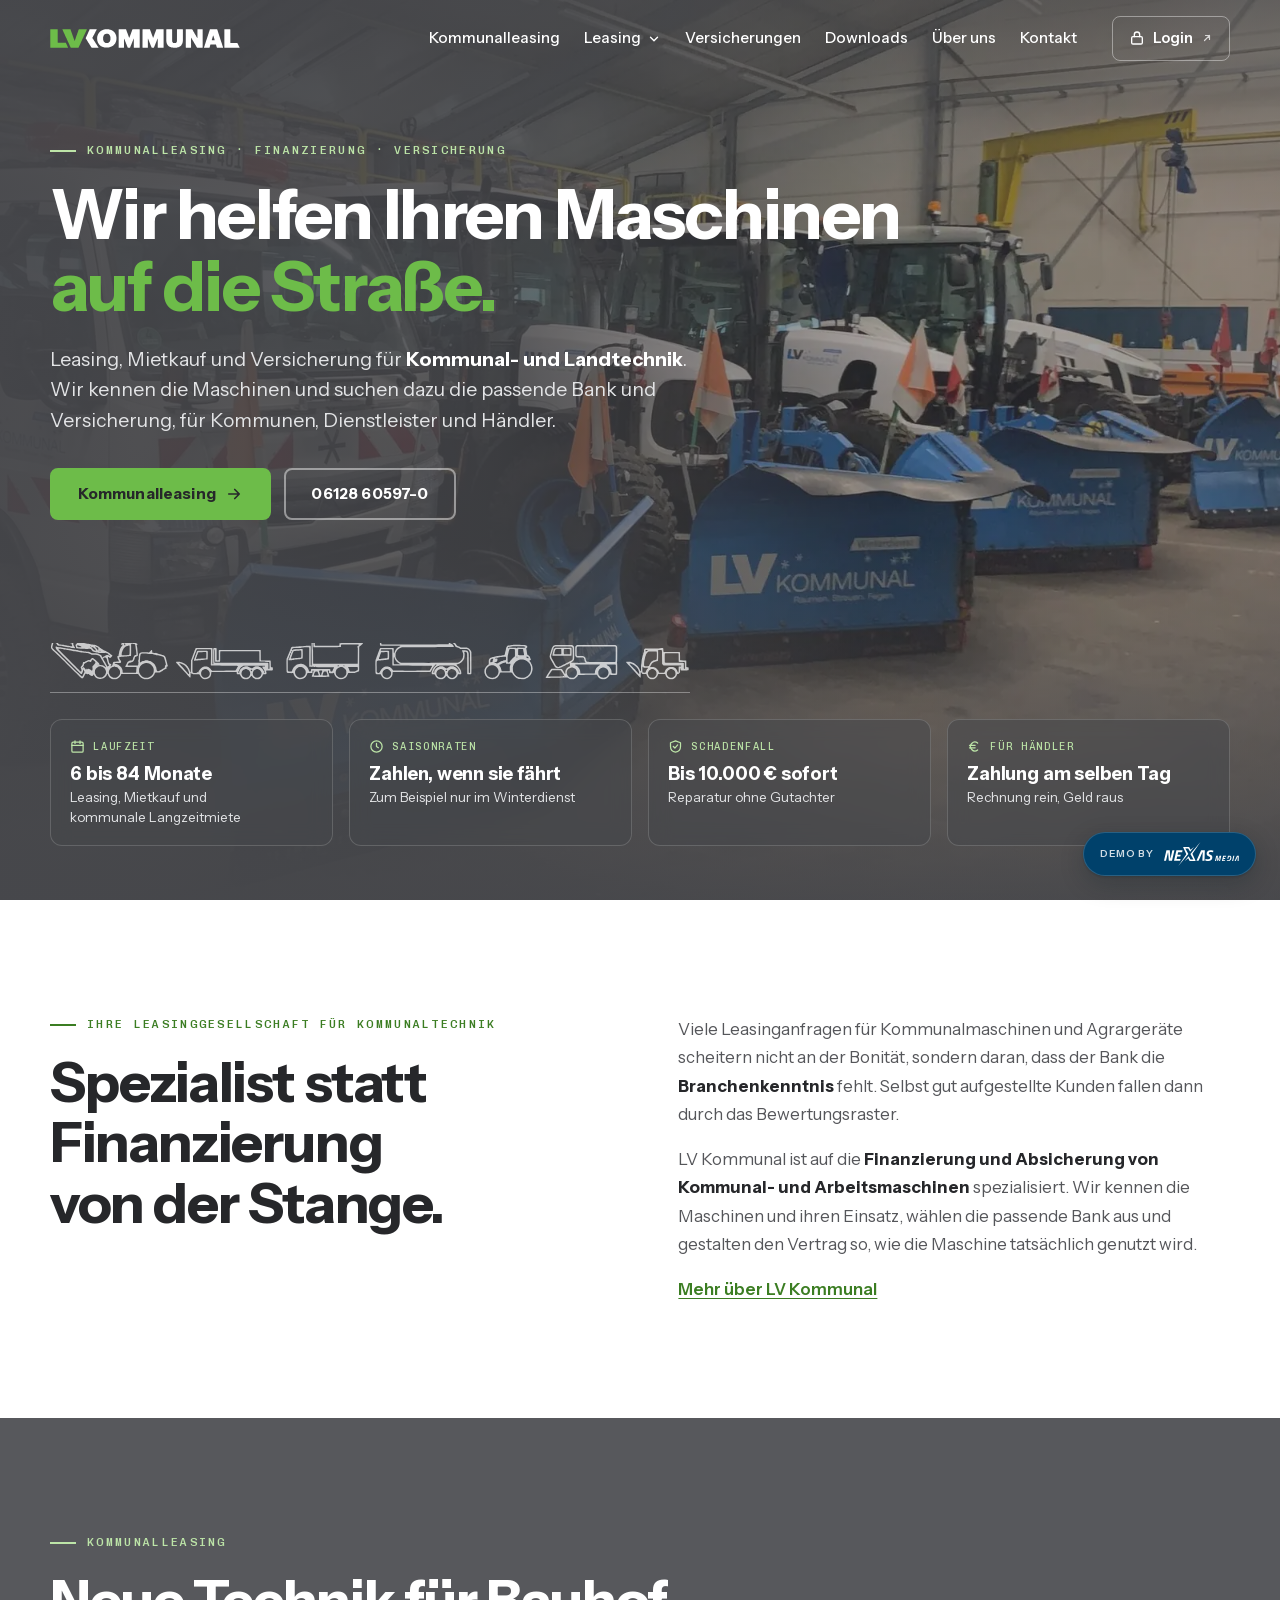
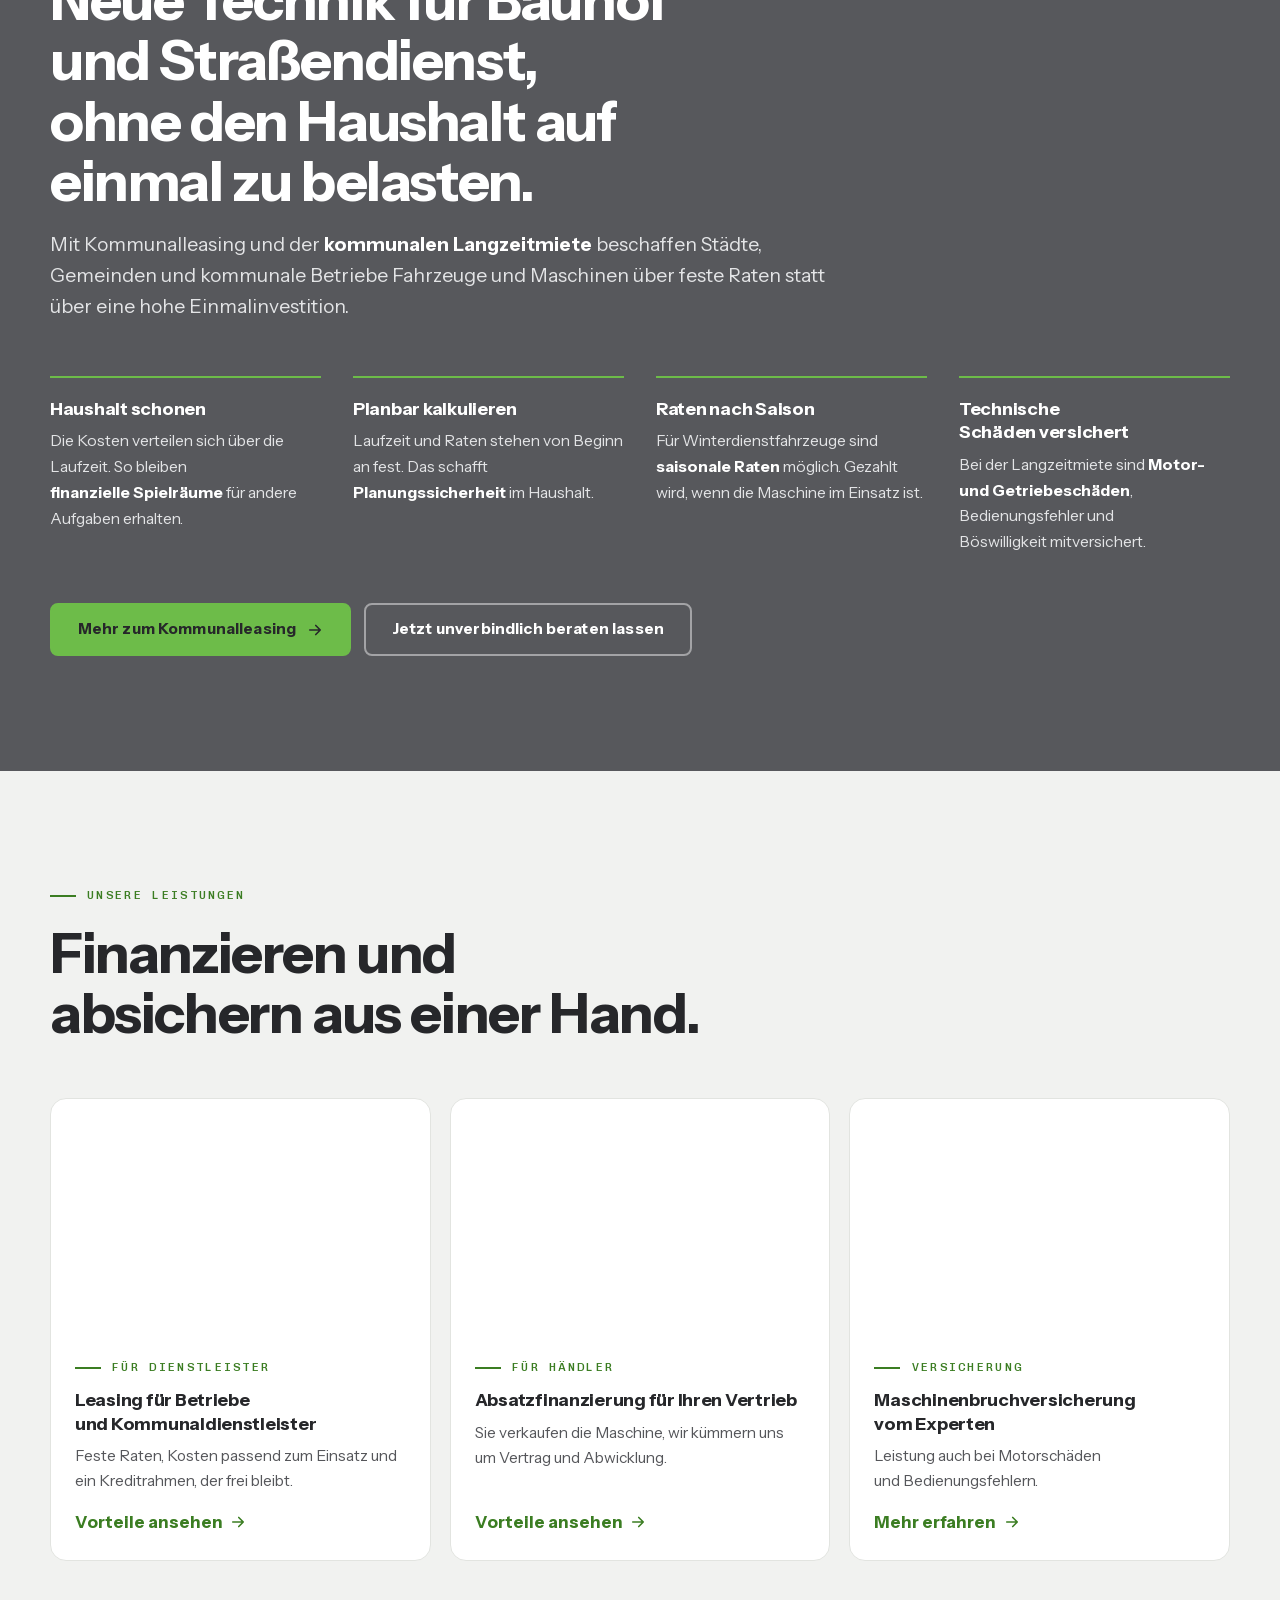
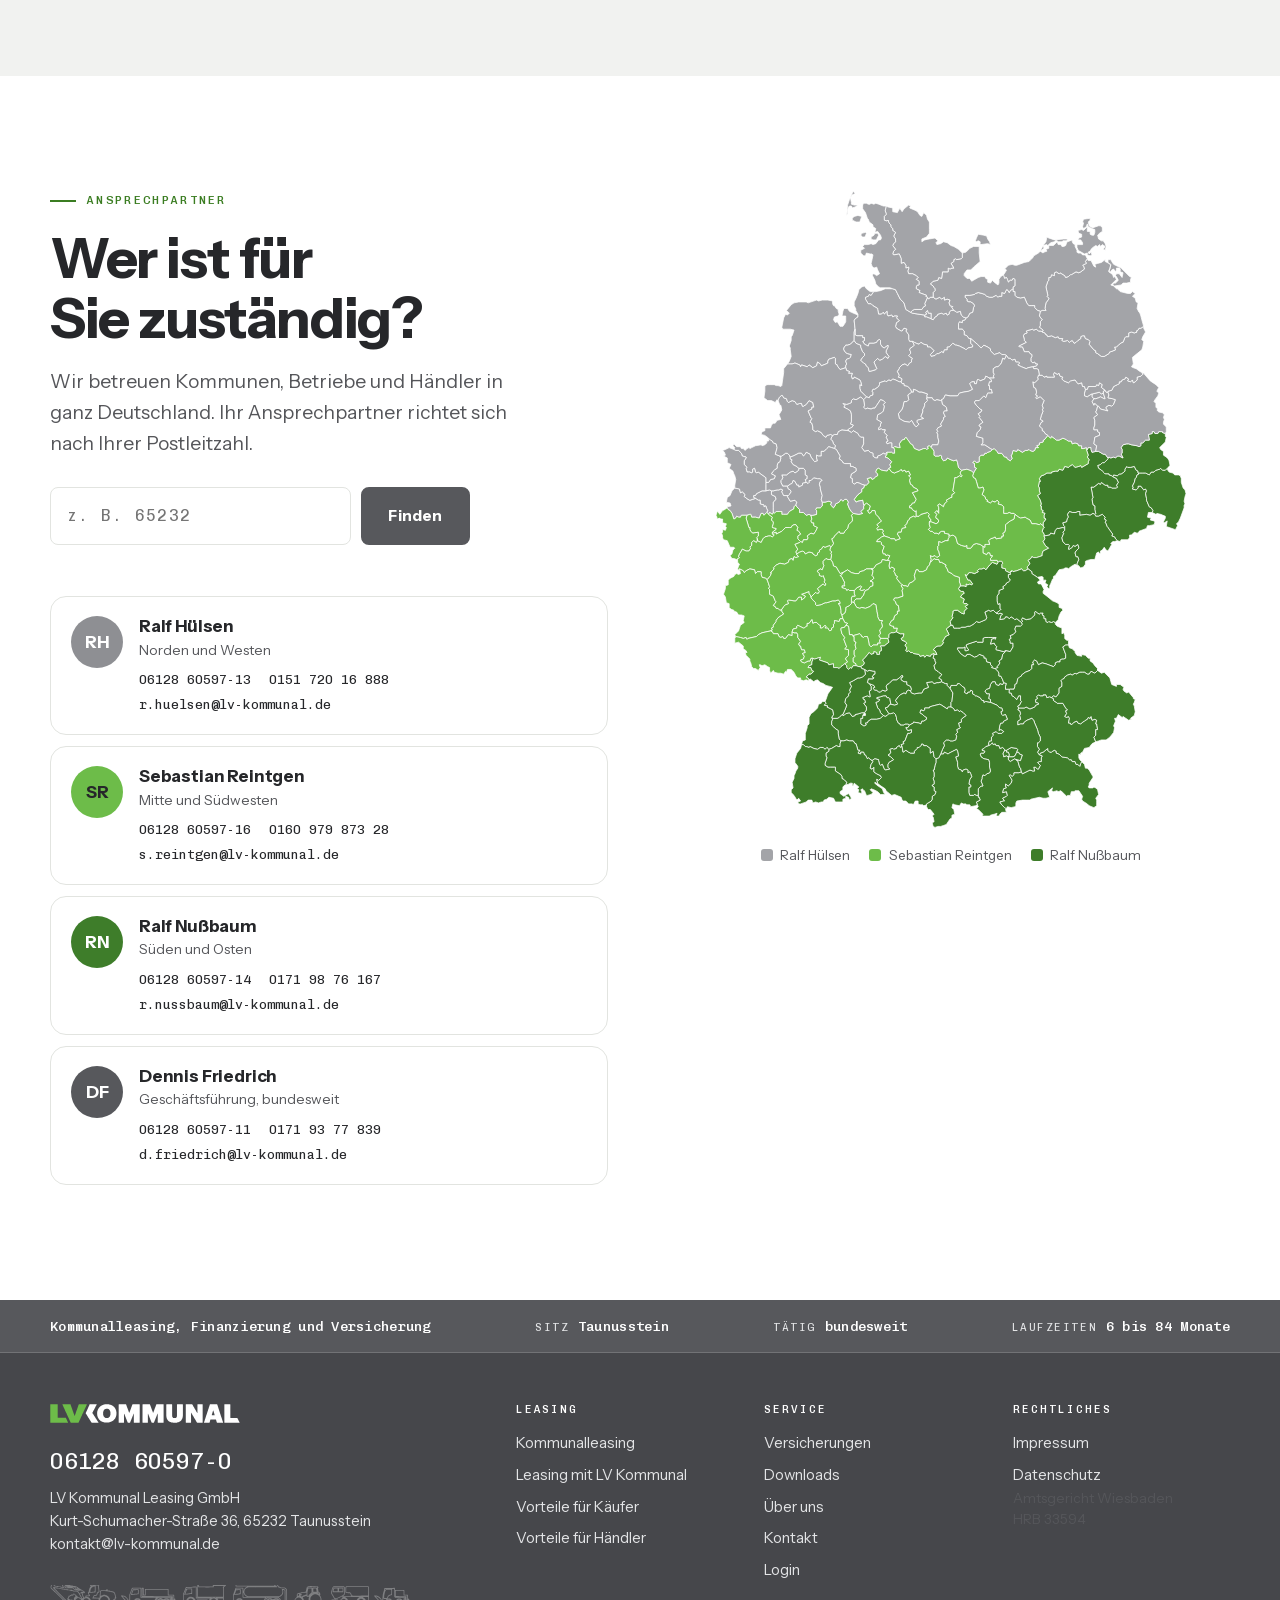
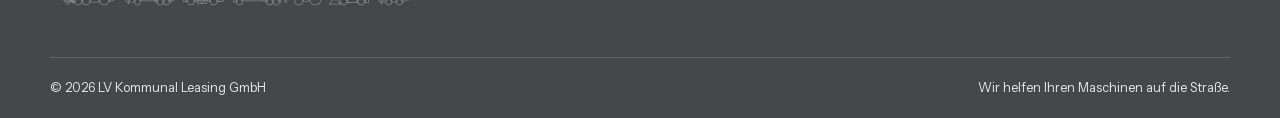
==== index.html @ 9e29d4a4 "Aufbau wie Winterdienst-Seite, neue Seite Kommunalleasing nach AGL-Textmuster Co-Authored-By: Claude" ====
<!DOCTYPE html>
<html lang="de" class="no-js">
<head>
<meta charset="utf-8">
<meta name="viewport" content="width=device-width, initial-scale=1">
<title>LV Kommunal | Kommunalleasing und Finanzierung für Kommunalmaschinen</title>
<meta name="description" content="LV Kommunal finanziert und versichert Kommunal- und Landtechnik: Kommunalleasing, Leasing, Mietkauf, Langzeitmiete und Maschinenbruchversicherung. Aus Taunusstein, bundesweit.">
<meta name="robots" content="noindex,nofollow">
<meta http-equiv="Content-Security-Policy" content="default-src 'self'; img-src 'self' data:; style-src 'self'; script-src 'self'; font-src 'self'; base-uri 'self'; form-action 'self'; object-src 'none'">
<link rel="icon" href="assets/img/favicon.svg" type="image/svg+xml">
<meta name="theme-color" content="#57585C">
<script src="assets/js/js-an.js"></script>
<link rel="preload" as="font" type="font/woff2" crossorigin href="assets/fonts/instrument-sans-400-700-latin.woff2">
<link rel="preload" as="font" type="font/woff2" crossorigin href="assets/fonts/chivo-mono-400-500-latin.woff2">
<link rel="preload" as="image" href="assets/img/fuhrpark-halle.webp" type="image/webp" fetchpriority="high">
<link rel="stylesheet" href="assets/fonts/fonts.css">
<link rel="stylesheet" href="assets/css/style.css">
<link rel="stylesheet" href="assets/css/demo-pille.css">
<script src="assets/js/main.js" defer></script>
</head>
<body>
<a class="skip" href="#inhalt">Zum Inhalt&nbsp;springen</a>
<header class="kopf">
  <div class="wrap kopf-innen">
    <a class="logo" href="index.html" aria-label="LV Kommunal, zur Startseite"><img class="logo-dunkel" src="assets/img/logo.svg" alt="LV Kommunal" width="190" height="19"><img class="logo-hell" src="assets/img/logo-hell.svg" alt="" width="190" height="19"></a>
    <button class="menue-knopf" type="button" aria-expanded="false" aria-controls="nav"><span></span><b class="sr">Menü</b></button>
    <nav class="nav" id="nav" aria-label="Hauptnavigation"><ul><li><a href="kommunalleasing.html">Kommunalleasing</a></li><li class="nav-gruppe"><button type="button" aria-expanded="false">Leasing <svg viewBox="0 0 24 24" fill="none" stroke="currentColor" stroke-width="2.4" stroke-linecap="round" stroke-linejoin="round" aria-hidden="true"><path d="M6 9l6 6 6-6"/></svg></button><ul class="unter"><li><a href="leasing.html">Leasing mit LV&nbsp;Kommunal</a></li><li><a href="vorteile-kaeufer.html">Vorteile für&nbsp;Käufer</a></li><li><a href="vorteile-haendler.html">Vorteile für&nbsp;Händler</a></li></ul></li><li><a href="versicherungen.html">Versicherungen</a></li><li><a href="downloads.html">Downloads</a></li><li><a href="ueber-uns.html">Über&nbsp;uns</a></li><li><a href="kontakt.html">Kontakt</a></li></ul></nav>
    <!-- Login: ab 01.11.2026 externe Seite, Adresse in src/seiten.py (LOGIN) ändern -->
    <a class="login" href="https://www.lv-kommunal.de/authentifizierung/authentifizierung" target="_blank" rel="noopener"><svg viewBox="0 0 24 24" fill="none" stroke="currentColor" stroke-width="2" stroke-linecap="round" stroke-linejoin="round" aria-hidden="true"><rect x="4" y="10" width="16" height="11" rx="2"/><path d="M8 10V7a4 4 0 0 1 8 0v3"/></svg><span>Login</span><svg class="extern" viewBox="0 0 24 24" fill="none" stroke="currentColor" stroke-width="2.4" stroke-linecap="round" stroke-linejoin="round" aria-hidden="true"><path d="M7 17L17 7M9 7h8v8"/></svg><span class="sr">(öffnet in neuem&nbsp;Tab)</span></a>
  </div>
</header>
<main id="inhalt">
<section class="hero hero-start">
  <div class="hero-bild"><picture><source srcset="assets/img/fuhrpark-halle.webp" type="image/webp"><img src="assets/img/fuhrpark-halle.jpg" alt="Reihe neuer Kommunalfahrzeuge mit Schneepflügen in einer Fahrzeughalle" width="2000" height="1125" fetchpriority="high"></picture></div>
  <div class="wrap">
    <div class="hero-text">
      <p class="eyebrow">Kommunalleasing · Finanzierung ·&nbsp;Versicherung</p>
      <h1 class="d-xl">Wir helfen Ihren&nbsp;Maschinen <span class="akzent zeile">auf die&nbsp;Straße.</span></h1>
      <p class="lead">Leasing, Mietkauf und Versicherung für <strong>Kommunal- und&nbsp;Landtechnik</strong>. Wir kennen die Maschinen und suchen dazu die passende Bank und Versicherung, für Kommunen, Dienstleister und&nbsp;Händler.</p>
      <div class="knoepfe"><a class="btn btn-gruen" href="kommunalleasing.html">Kommunalleasing <svg viewBox="0 0 24 24" fill="none" stroke="currentColor" stroke-width="2.2" stroke-linecap="round" stroke-linejoin="round" aria-hidden="true"><path d="M5 12h14M13 6l6 6-6 6"/></svg></a><a class="btn btn-linie" href="tel:+4961286059700">06128&nbsp;60597-0</a></div>
    </div>
  </div>
  <div class="wrap hero-fuss"><div class="strasse" aria-hidden="true"><svg class="illu" viewBox="0 60 5928 400" aria-hidden="true"><use href="assets/img/illustration.svg#ill"/></svg></div><ul class="fakten"><li class="fakt"><p class="fakt-kopf"><svg viewBox="0 0 24 24" fill="none" stroke="currentColor" stroke-width="2" stroke-linecap="round" stroke-linejoin="round" aria-hidden="true"><rect x="3" y="5" width="18" height="16" rx="2"/><path d="M3 10h18M8 3v4M16 3v4"/></svg>Laufzeit</p><p class="fakt-wert">6 bis 84&nbsp;Monate</p><p class="fakt-text">Leasing, Mietkauf und kommunale&nbsp;Langzeitmiete</p></li><li class="fakt"><p class="fakt-kopf"><svg viewBox="0 0 24 24" fill="none" stroke="currentColor" stroke-width="2" stroke-linecap="round" stroke-linejoin="round" aria-hidden="true"><circle cx="12" cy="12" r="9"/><path d="M12 7v5l3 2"/></svg>Saisonraten</p><p class="fakt-wert">Zahlen, wenn sie&nbsp;fährt</p><p class="fakt-text">Zum Beispiel nur im&nbsp;Winterdienst</p></li><li class="fakt"><p class="fakt-kopf"><svg viewBox="0 0 24 24" fill="none" stroke="currentColor" stroke-width="2" stroke-linecap="round" stroke-linejoin="round" aria-hidden="true"><path d="M12 3l8 3v6c0 4.5-3.4 8.3-8 9-4.6-.7-8-4.5-8-9V6z"/><path d="M8.5 12l2.5 2.5 4.5-5"/></svg>Schadenfall</p><p class="fakt-wert">Bis 10.000 €&nbsp;sofort</p><p class="fakt-text">Reparatur ohne&nbsp;Gutachter</p></li><li class="fakt"><p class="fakt-kopf"><svg viewBox="0 0 24 24" fill="none" stroke="currentColor" stroke-width="2" stroke-linecap="round" stroke-linejoin="round" aria-hidden="true"><path d="M17 6.5A7 7 0 1 0 17 17.5"/><path d="M4 10h9M4 14h9"/></svg>Für&nbsp;Händler</p><p class="fakt-wert">Zahlung am selben&nbsp;Tag</p><p class="fakt-text">Rechnung rein, Geld&nbsp;raus</p></li></ul></div>
</section>
<section class="sek" aria-label="Über LV Kommunal"><div class="wrap"><div class="zwei">
    <div><p class="eyebrow">Ihre Leasinggesellschaft für&nbsp;Kommunaltechnik</p><h2 class="d-l">Spezialist statt Finanzierung von der&nbsp;Stange.</h2></div>
    <div class="fliess">
      <p>Viele Leasinganfragen für Kommunalmaschinen und Agrargeräte scheitern nicht an der Bonität, sondern daran, dass der Bank die <strong>Branchenkenntnis</strong> fehlt. Selbst gut aufgestellte Kunden fallen dann durch das&nbsp;Bewertungsraster.</p>
      <p>LV Kommunal ist auf die <strong>Finanzierung und Absicherung von Kommunal- und&nbsp;Arbeitsmaschinen</strong> spezialisiert. Wir kennen die Maschinen und ihren Einsatz, wählen die passende Bank aus und gestalten den Vertrag so, wie die Maschine tatsächlich genutzt&nbsp;wird.</p>
      <p><a class="textlink" href="ueber-uns.html">Mehr über LV&nbsp;Kommunal</a></p>
    </div>
  </div></div></section>
<section class="sek grau-flaeche" aria-labelledby="kl-titel">
  <div class="wrap">
    <div class="sek-kopf"><p class="eyebrow">Kommunalleasing</p><h2 class="d-l" id="kl-titel">Neue Technik für Bauhof und Straßendienst, ohne den Haushalt auf einmal zu&nbsp;belasten.</h2>
      <p class="lead">Mit Kommunalleasing und der <strong>kommunalen&nbsp;Langzeitmiete</strong> beschaffen Städte, Gemeinden und kommunale Betriebe Fahrzeuge und Maschinen über feste Raten statt über eine hohe&nbsp;Einmalinvestition.</p></div>
    <div class="punkte vier"><article class="punkt"><h3 class="d-s">Haushalt&nbsp;schonen</h3><p>Die Kosten verteilen sich über die Laufzeit. So bleiben <strong>finanzielle&nbsp;Spielräume</strong> für andere Aufgaben&nbsp;erhalten.</p></article><article class="punkt"><h3 class="d-s">Planbar&nbsp;kalkulieren</h3><p>Laufzeit und Raten stehen von Beginn an fest. Das schafft <strong>Planungssicherheit</strong> im&nbsp;Haushalt.</p></article><article class="punkt"><h3 class="d-s">Raten nach&nbsp;Saison</h3><p>Für Winterdienstfahrzeuge sind <strong>saisonale&nbsp;Raten</strong> möglich. Gezahlt wird, wenn die Maschine im Einsatz&nbsp;ist.</p></article><article class="punkt"><h3 class="d-s">Technische Schäden&nbsp;versichert</h3><p>Bei der Langzeitmiete sind <strong>Motor- und&nbsp;Getriebeschäden</strong>, Bedienungsfehler und Böswilligkeit&nbsp;mitversichert.</p></article></div>
    <div class="knoepfe abstand"><a class="btn btn-gruen" href="kommunalleasing.html">Mehr zum Kommunalleasing <svg viewBox="0 0 24 24" fill="none" stroke="currentColor" stroke-width="2.2" stroke-linecap="round" stroke-linejoin="round" aria-hidden="true"><path d="M5 12h14M13 6l6 6-6 6"/></svg></a><a class="btn btn-linie" href="kontakt.html">Jetzt unverbindlich beraten&nbsp;lassen</a></div>
  </div>
</section>
<section class="sek sek-raum" aria-labelledby="leistungen-titel">
  <div class="wrap">
    <div class="sek-kopf"><p class="eyebrow">Unsere&nbsp;Leistungen</p><h2 class="d-l" id="leistungen-titel">Finanzieren und absichern aus einer&nbsp;Hand.</h2></div>
    <div class="leistungen">
      <a class="leistung" href="vorteile-kaeufer.html"><span class="leistung-bild"><picture><source srcset="assets/img/gruenpflege-strasse-klein.webp" type="image/webp"><img src="assets/img/gruenpflege-strasse-klein.jpg" alt="Traktor mit Mähgerät bei der Grünpflege an einer Landstraße" width="760" height="570" loading="lazy" decoding="async"></picture></span>
        <span class="leistung-text"><span class="eyebrow">Für&nbsp;Dienstleister</span><h3 class="d-s">Leasing für Betriebe und&nbsp;Kommunaldienstleister</h3><p>Feste Raten, Kosten passend zum Einsatz und ein Kreditrahmen, der frei&nbsp;bleibt.</p><span class="mehr">Vorteile ansehen <svg viewBox="0 0 24 24" fill="none" stroke="currentColor" stroke-width="2.2" stroke-linecap="round" stroke-linejoin="round" aria-hidden="true"><path d="M5 12h14M13 6l6 6-6 6"/></svg></span></span></a>
      <a class="leistung" href="vorteile-haendler.html"><span class="leistung-bild"><picture><source srcset="assets/img/maehausleger-traktor-klein.webp" type="image/webp"><img src="assets/img/maehausleger-traktor-klein.jpg" alt="Traktor mit Mähausleger bei der Böschungspflege" width="760" height="570" loading="lazy" decoding="async"></picture></span>
        <span class="leistung-text"><span class="eyebrow">Für&nbsp;Händler</span><h3 class="d-s">Absatzfinanzierung für Ihren&nbsp;Vertrieb</h3><p>Sie verkaufen die Maschine, wir kümmern uns um Vertrag und&nbsp;Abwicklung.</p><span class="mehr">Vorteile ansehen <svg viewBox="0 0 24 24" fill="none" stroke="currentColor" stroke-width="2.2" stroke-linecap="round" stroke-linejoin="round" aria-hidden="true"><path d="M5 12h14M13 6l6 6-6 6"/></svg></span></span></a>
      <a class="leistung" href="versicherungen.html"><span class="leistung-bild"><picture><source srcset="assets/img/unimog-winter-klein.webp" type="image/webp"><img src="assets/img/unimog-winter-klein.jpg" alt="Geräteträger mit blauem Schneepflug auf winterlicher Straße" width="760" height="570" loading="lazy" decoding="async"></picture></span>
        <span class="leistung-text"><span class="eyebrow">Versicherung</span><h3 class="d-s">Maschinenbruchversicherung vom&nbsp;Experten</h3><p>Leistung auch bei Motorschäden und&nbsp;Bedienungsfehlern.</p><span class="mehr">Mehr erfahren <svg viewBox="0 0 24 24" fill="none" stroke="currentColor" stroke-width="2.2" stroke-linecap="round" stroke-linejoin="round" aria-hidden="true"><path d="M5 12h14M13 6l6 6-6 6"/></svg></span></span></a>
    </div>
  </div>
</section>
<section class="sek" id="ansprechpartner" aria-labelledby="gebiet-titel">
  <div class="wrap gebiet">
    <div>
      <p class="eyebrow">Ansprechpartner</p>
      <h2 class="d-l" id="gebiet-titel">Wer ist für Sie&nbsp;zuständig?</h2>
      <p class="lead">Wir betreuen Kommunen, Betriebe und Händler in ganz Deutschland. Ihr Ansprechpartner richtet sich nach Ihrer&nbsp;Postleitzahl.</p>
      <form class="plz-suche" id="plz-form" role="search">
        <label class="sr" for="plz">Postleitzahl</label>
        <input id="plz" name="plz" inputmode="numeric" autocomplete="postal-code" maxlength="5" placeholder="z. B. 65232">
        <button class="btn btn-grau" type="submit">Finden</button>
      </form>
      <p class="plz-meldung" id="plz-meldung" aria-live="polite"></p>
      <div class="personen" id="personen"><article class="person" data-gebiet="huelsen"><span class="person-kuerzel" aria-hidden="true">RH</span><div>
        <h3>Ralf&nbsp;Hülsen</h3><p class="rolle">Norden und&nbsp;Westen</p>
        <p class="wege"><a href="tel:+4961286059713">06128&nbsp;60597-13</a><a href="tel:+4915172016888">0151 720 16&nbsp;888</a><a href="mailto:r.huelsen@lv-kommunal.de">r.huelsen@lv-kommunal.de</a></p></div></article><article class="person" data-gebiet="reintgen"><span class="person-kuerzel" aria-hidden="true">SR</span><div>
        <h3>Sebastian&nbsp;Reintgen</h3><p class="rolle">Mitte und&nbsp;Südwesten</p>
        <p class="wege"><a href="tel:+4961286059716">06128&nbsp;60597-16</a><a href="tel:+4916097987328">0160 979 873&nbsp;28</a><a href="mailto:s.reintgen@lv-kommunal.de">s.reintgen@lv-kommunal.de</a></p></div></article><article class="person" data-gebiet="nussbaum"><span class="person-kuerzel" aria-hidden="true">RN</span><div>
        <h3>Ralf&nbsp;Nußbaum</h3><p class="rolle">Süden und&nbsp;Osten</p>
        <p class="wege"><a href="tel:+4961286059714">06128&nbsp;60597-14</a><a href="tel:+491719876167">0171 98 76&nbsp;167</a><a href="mailto:r.nussbaum@lv-kommunal.de">r.nussbaum@lv-kommunal.de</a></p></div></article><article class="person" data-gebiet="alle"><span class="person-kuerzel" aria-hidden="true">DF</span><div>
        <h3>Dennis&nbsp;Friedrich</h3><p class="rolle">Geschäftsführung,&nbsp;bundesweit</p>
        <p class="wege"><a href="tel:+4961286059711">06128&nbsp;60597-11</a><a href="tel:+491719377839">0171 93 77&nbsp;839</a><a href="mailto:d.friedrich@lv-kommunal.de">d.friedrich@lv-kommunal.de</a></p></div></article></div>
    </div>
    <div class="karte-spalte">
      <div class="karte-wrap" id="karte"><svg class="karte-svg" viewBox="0 0 500 677" aria-hidden="true"><path data-plz="01" data-gebiet="nussbaum" d="M422 304 426 306 428 310 426 313 427 315 426 316 421 316 420 315 417 315 417 313 414 313 410 310 409 312 407 311 402 315 399 315 401 326 400 328 401 334 403 335 403 339 404 343 403 344 404 346 407 346 411 344 414 347 413 349 415 350 414 353 415 354 416 357 417 358 419 361 422 365 421 367 424 368 425 370 427 372 430 373 431 371 438 371 440 369 440 366 442 366 445 363 448 364 450 363 450 362 458 359 459 356 461 356 466 355 467 352 466 351 462 350 463 348 459 347 460 342 464 342 465 340 463 337 461 336 458 329 458 327 457 322 458 319 457 317 455 318 452 314 449 314 449 316 447 318 443 317 444 315 443 314 445 310 446 306 447 305 448 302 450 301 449 300 449 298 447 297 445 293 441 294 438 294 437 293 435 296 435 298 434 299 431 301 429 301 427 303 423 302 422 304Z"/><path data-plz="02" data-gebiet="nussbaum" d="M464 342 468 344 469 343 473 344 478 346 478 348 476 352 477 353 480 351 479 357 488 360 489 360 491 356 490 354 492 352 494 348 498 337 498 334 499 333 498 330 499 325 500 322 499 318 497 316 495 310 495 306 494 303 492 302 488 302 486 300 482 299 480 296 481 294 480 295 478 297 475 297 474 296 473 295 472 296 468 297 466 299 463 299 461 302 457 300 454 300 449 300 450 301 448 302 447 305 446 306 445 310 443 314 444 315 443 317 447 318 449 316 449 314 452 314 455 318 457 317 458 319 457 322 458 327 458 329 461 336 463 337 465 340 464 342Z"/><path data-plz="03" data-gebiet="nussbaum" d="M449 300 454 300 457 300 461 302 463 299 466 299 468 297 472 296 473 295 474 296 475 297 478 297 480 295 481 294 483 292 482 287 481 285 479 283 476 281 476 277 473 275 472 273 478 267 479 262 478 261 478 258 475 257 475 256 471 256 470 258 467 258 466 256 464 256 464 258 460 259 461 265 457 265 454 268 452 268 452 271 450 272 448 271 442 270 439 269 437 269 433 270 431 273 432 275 432 279 431 280 433 284 429 282 427 282 425 284 423 283 420 284 418 283 417 284 417 285 413 289 411 289 409 291 406 292 407 295 410 297 411 298 413 300 414 301 418 301 418 302 421 303 422 304 423 302 427 303 429 301 431 301 434 299 435 298 435 296 437 293 438 294 441 294 445 293 447 297 449 298 449 300Z"/><path data-plz="04" data-gebiet="nussbaum" d="M422 304 421 303 418 302 418 301 414 301 413 300 411 298 410 297 407 295 406 292 409 291 411 289 413 289 417 285 417 284 414 280 412 280 407 277 404 277 400 278 399 275 399 273 396 273 395 275 394 275 396 281 395 283 397 286 396 288 396 290 389 294 388 292 386 293 382 294 379 291 376 293 375 294 371 293 369 297 365 296 364 298 361 298 357 299 357 300 352 300 349 302 346 303 344 306 345 309 344 309 343 314 344 316 344 319 345 322 342 324 345 329 346 333 345 335 346 335 346 339 348 340 347 342 350 343 349 345 349 348 351 349 348 353 348 356 349 358 348 359 347 362 349 365 349 367 355 366 356 364 360 365 361 361 363 359 365 359 369 358 371 359 371 357 370 356 369 353 373 352 374 348 375 347 374 344 376 341 379 342 383 342 385 341 387 341 387 345 394 344 398 345 401 343 403 344 404 343 403 339 403 335 401 334 400 328 401 326 399 315 402 315 407 311 409 312 410 310 414 313 417 313 417 315 420 315 421 316 426 316 427 315 426 313 428 310 426 306 422 304Z"/><path data-plz="06" data-gebiet="reintgen" d="M395 275 394 273 391 274 389 274 389 271 386 271 385 269 382 268 379 269 378 266 375 266 373 265 372 264 369 263 365 265 362 265 361 264 357 261 356 263 353 260 349 265 348 265 348 267 344 268 344 270 341 271 343 273 340 273 339 276 337 277 334 276 333 275 331 276 329 276 326 278 321 275 320 277 316 276 315 280 314 281 315 285 313 287 310 285 309 283 307 283 304 279 300 279 299 277 296 274 294 275 292 277 289 278 288 279 286 279 285 281 282 281 280 283 280 287 280 288 277 289 275 287 273 289 275 290 275 294 277 295 275 298 274 300 273 303 274 305 276 306 277 309 279 316 281 316 284 315 285 318 283 323 286 325 287 328 289 329 288 330 292 332 294 330 297 331 299 329 301 331 300 333 304 334 306 336 306 339 306 343 310 343 312 342 314 343 317 343 318 344 322 347 324 348 329 347 330 348 334 350 336 354 340 354 344 355 345 354 348 356 348 353 351 349 349 348 349 345 350 343 347 342 348 340 346 339 346 335 345 335 346 333 345 329 342 324 345 322 344 319 344 316 343 314 344 309 345 309 344 306 346 303 349 302 352 300 357 300 357 299 361 298 364 298 365 296 369 297 371 293 375 294 376 293 379 291 382 294 386 293 388 292 389 294 396 290 396 288 397 286 395 283 396 281 394 275 395 275Z"/><path data-plz="07" data-gebiet="reintgen" d="M348 356 345 354 344 355 340 354 336 354 334 350 330 348 329 347 324 348 322 347 318 344 317 349 313 351 309 354 308 355 308 360 307 363 305 364 306 367 304 367 304 369 298 370 297 368 295 369 292 370 290 372 291 376 288 376 286 376 286 379 284 378 284 382 284 385 288 387 289 385 291 385 292 388 294 388 293 390 292 391 292 393 294 393 299 393 300 395 301 394 304 394 305 396 304 397 304 401 308 402 308 404 312 406 315 404 316 405 320 404 325 402 327 404 329 404 332 402 331 400 333 398 334 396 332 393 335 391 336 389 338 390 341 390 347 388 347 386 348 383 354 380 353 379 351 378 348 373 350 370 349 367 349 365 347 362 348 359 349 358 348 356Z"/><path data-plz="08" data-gebiet="nussbaum" d="M349 367 350 370 348 373 351 378 353 379 354 380 348 383 347 386 347 388 341 390 338 390 336 389 335 391 332 393 334 396 333 398 331 400 332 402 336 405 336 407 339 409 342 411 347 410 348 411 348 414 351 414 350 417 353 419 352 421 354 423 355 423 355 420 356 418 358 413 359 412 359 410 361 409 365 403 370 402 371 401 374 401 375 402 377 400 382 397 386 399 384 397 386 392 385 389 383 389 382 385 383 383 386 380 386 379 385 376 382 378 380 377 379 379 376 381 375 381 376 377 375 376 372 376 369 373 368 369 370 364 369 363 371 361 371 359 369 358 365 359 363 359 361 361 360 365 356 364 355 366 349 367Z"/><path data-plz="09" data-gebiet="nussbaum" d="M403 344 401 343 398 345 394 344 387 345 387 341 385 341 383 342 379 342 376 341 374 344 375 347 374 348 373 352 369 353 370 356 371 357 371 359 371 361 369 363 370 364 368 369 369 373 372 376 375 376 376 377 375 381 376 381 379 379 380 377 382 378 385 376 386 379 386 380 383 383 382 385 383 389 385 389 386 392 384 397 386 399 388 401 391 400 393 397 393 394 395 393 399 392 403 392 405 385 407 384 408 386 409 385 409 383 411 382 413 379 415 382 417 383 421 376 420 375 422 373 424 373 427 372 425 370 424 368 421 367 422 365 419 361 417 358 416 357 415 354 414 353 415 350 413 349 414 347 411 344 407 346 404 346 403 344Z"/><path data-plz="10" data-gebiet="huelsen" d="M412 215 410 216 408 214 400 216 400 219 402 221 404 221 407 220 409 219 413 221 414 221 412 215Z"/><path data-plz="12" data-gebiet="huelsen" d="M402 221 400 224 402 228 403 226 406 229 407 229 409 232 413 233 417 234 415 231 415 230 418 228 421 229 423 227 425 222 422 221 417 220 418 217 417 214 415 214 414 212 412 213 412 215 414 221 413 221 409 219 407 220 404 221 402 221Z"/><path data-plz="13" data-gebiet="huelsen" d="M412 215 412 213 414 212 410 209 411 206 408 204 407 207 405 206 404 208 396 208 395 211 393 211 392 215 392 218 395 219 398 217 400 216 408 214 410 216 412 215Z"/><path data-plz="14" data-gebiet="huelsen" d="M404 277 405 271 402 269 403 262 408 260 408 257 406 256 406 254 402 254 402 252 403 249 403 244 402 241 406 238 404 235 405 233 406 229 403 226 402 228 400 224 402 221 400 219 400 216 398 217 395 219 392 218 392 215 393 211 392 208 390 208 389 204 386 205 385 205 382 201 377 202 375 204 370 202 368 200 369 198 366 197 365 194 363 195 360 193 359 195 360 198 357 198 352 198 352 197 349 198 347 196 344 196 343 196 342 199 343 200 339 204 337 203 338 209 340 210 341 214 340 217 342 218 340 220 341 221 345 219 349 223 347 228 348 231 347 233 348 234 346 239 345 243 348 245 346 246 344 250 347 253 347 255 349 256 350 258 353 260 356 263 357 261 361 264 362 265 365 265 369 263 372 264 373 265 375 266 378 266 379 269 382 268 385 269 386 271 389 271 389 274 391 274 394 273 395 275 396 273 399 273 399 275 400 278 404 277Z"/><path data-plz="15" data-gebiet="huelsen" d="M478 258 479 256 479 251 476 248 476 246 477 243 476 241 477 238 475 236 471 235 469 233 470 232 468 230 468 226 466 224 467 222 470 218 471 215 469 213 471 209 468 206 462 202 455 194 453 193 454 195 452 197 448 198 448 201 446 203 444 204 443 201 441 203 438 202 439 200 436 198 435 200 432 201 431 203 429 203 429 205 427 206 423 208 421 212 417 213 417 214 418 217 417 220 422 221 425 222 423 227 421 229 418 228 415 230 415 231 417 234 413 233 409 232 407 229 406 229 405 233 404 235 406 238 402 241 403 244 403 249 402 252 402 254 406 254 406 256 408 257 408 260 403 262 402 269 405 271 404 277 407 277 412 280 414 280 417 284 418 283 420 284 423 283 425 284 427 282 429 282 433 284 431 280 432 279 432 275 431 273 433 270 437 269 439 269 442 270 448 271 450 272 452 271 452 268 454 268 457 265 461 265 460 259 464 258 464 256 466 256 467 258 470 258 471 256 475 256 475 257 478 258Z"/><path data-plz="16" data-gebiet="huelsen" d="M417 214 417 213 421 212 423 208 427 206 429 205 429 203 431 203 432 201 435 200 436 198 439 200 438 202 441 203 443 201 444 204 446 203 448 201 448 198 452 197 454 195 453 193 451 192 447 189 444 188 442 187 444 184 443 177 448 173 453 169 454 166 455 160 453 158 454 155 457 150 456 148 455 146 455 144 452 146 450 146 449 148 447 149 448 150 445 151 442 150 439 151 439 155 436 155 435 156 433 161 432 161 429 163 426 166 424 166 425 169 420 171 419 171 418 173 413 176 410 176 406 173 404 172 404 170 402 169 397 163 398 160 396 158 393 157 392 154 390 154 388 155 388 157 385 159 383 161 381 162 379 159 377 160 376 161 374 159 370 160 368 159 369 157 365 157 364 155 361 156 357 154 353 155 352 153 351 153 350 151 347 150 346 149 343 149 341 147 338 148 337 147 333 148 330 149 331 151 328 152 327 154 328 158 328 159 330 161 322 165 323 166 326 166 328 171 329 171 333 171 334 173 336 174 336 176 335 178 335 181 337 183 339 182 340 184 342 184 341 186 337 187 338 189 341 189 343 190 344 196 347 196 349 198 352 197 352 198 357 198 360 198 359 195 360 193 363 195 365 194 366 197 369 198 368 200 370 202 375 204 377 202 382 201 385 205 386 205 389 204 390 208 392 208 393 211 395 211 396 208 404 208 405 206 407 207 408 204 411 206 410 209 414 212 415 214 417 214Z"/><path data-plz="17" data-gebiet="huelsen" d="M455 144 453 137 452 133 451 130 450 129 448 125 449 119 447 118 446 114 443 112 446 109 443 107 441 109 438 109 430 107 427 104 426 104 423 101 420 100 424 96 426 94 424 91 423 92 422 89 418 86 418 84 419 83 420 78 414 75 414 73 410 76 406 77 403 78 404 81 402 80 399 74 396 74 395 72 393 75 394 77 390 79 391 80 392 83 388 86 386 87 383 86 378 89 377 89 375 91 372 92 371 90 366 87 365 88 362 86 360 87 360 90 357 89 356 92 354 92 354 95 353 96 351 102 353 111 352 112 354 114 354 115 351 119 350 125 351 127 347 127 345 128 344 133 347 137 345 139 345 143 344 145 348 148 347 150 350 151 351 153 352 153 353 155 357 154 361 156 364 155 365 157 369 157 368 159 370 160 374 159 376 161 377 160 379 159 381 162 383 161 385 159 388 157 388 155 390 154 392 154 393 157 396 158 398 160 397 163 402 169 404 170 404 172 406 173 410 176 413 176 418 173 419 171 420 171 425 169 424 166 426 166 429 163 432 161 433 161 435 156 436 155 439 155 439 151 442 150 445 151 448 150 447 149 449 148 450 146 452 146 455 144ZM433 98 437 98 441 97 441 94 442 92 440 91 431 82 427 80 423 78 421 75 420 73 418 73 417 74 417 76 420 79 418 86 420 86 421 84 423 83 425 86 426 84 426 82 429 82 430 83 430 86 433 87 432 92 429 88 426 88 425 90 426 91 428 95 425 98 423 98 422 100 424 101 431 100 433 98Z"/><path data-plz="18" data-gebiet="huelsen" d="M395 72 393 68 390 68 388 66 385 66 384 65 384 63 382 59 382 57 380 56 379 54 379 52 374 54 373 55 372 58 370 59 368 59 367 57 364 57 363 54 359 58 355 58 354 58 354 61 351 62 352 64 349 65 348 66 345 64 349 61 348 58 352 57 353 58 356 55 360 54 362 52 364 54 368 54 369 53 373 53 374 51 370 51 360 52 354 50 352 49 351 54 348 58 345 64 343 66 338 69 337 71 335 73 333 75 328 76 320 79 318 79 315 78 311 79 307 83 309 84 308 86 306 89 306 90 307 93 309 92 310 94 311 97 313 95 315 95 316 93 318 94 318 96 318 101 316 102 316 104 316 107 318 107 318 111 320 113 324 114 328 113 331 120 333 122 336 122 339 122 339 124 342 127 345 128 347 127 351 127 350 125 351 119 354 115 354 114 352 112 353 111 351 102 353 96 354 95 354 92 356 92 357 89 360 90 360 87 362 86 365 88 366 87 371 90 372 92 375 91 377 89 378 89 383 86 386 87 388 86 392 83 391 80 390 79 394 77 393 75 395 72ZM395 43 395 38 391 42 389 41 385 42 386 45 389 46 389 49 386 50 385 52 388 52 390 55 390 57 384 57 384 60 385 62 385 63 392 67 395 66 395 68 398 69 400 68 399 65 397 67 396 65 398 64 399 62 401 60 404 58 406 59 408 57 409 59 411 57 414 59 412 62 414 63 415 59 414 56 412 53 410 53 407 51 406 47 408 45 411 43 411 39 409 37 407 37 401 39 398 38 397 37 396 33 398 31 398 29 391 30 390 33 391 34 390 38 391 40 394 38 395 35 396 38 400 40 403 41 403 44 402 47 400 47 398 46 398 43 395 43Z"/><path data-plz="19" data-gebiet="huelsen" d="M347 150 348 148 344 145 345 143 345 139 347 137 344 133 345 128 342 127 339 124 339 122 336 122 333 122 331 120 328 113 324 114 320 113 318 111 318 107 316 107 316 104 313 106 312 108 310 105 309 105 307 109 304 108 304 112 301 112 300 113 298 111 294 113 291 113 288 112 286 110 283 109 279 108 276 109 275 110 270 111 265 111 265 113 267 115 267 117 269 118 271 118 274 120 275 122 274 124 273 129 270 130 268 134 266 135 265 137 262 138 262 140 259 139 258 141 258 147 262 147 264 149 264 153 267 154 269 157 271 157 278 163 282 167 285 164 289 166 292 168 292 170 296 174 299 173 302 172 304 174 307 174 309 175 311 178 313 178 315 180 318 179 319 182 322 182 323 183 321 185 325 187 330 189 332 188 337 187 341 186 342 184 340 184 339 182 337 183 335 181 335 178 336 176 336 174 334 173 333 171 329 171 328 171 326 166 323 166 322 165 330 161 328 159 328 158 327 154 328 152 331 151 330 149 333 148 337 147 338 148 341 147 343 149 346 149 347 150Z"/><path data-plz="20" data-gebiet="huelsen" d="M229 136 229 130 226 130 225 127 223 129 224 131 222 132 222 134 224 134 229 136Z"/><path data-plz="21" data-gebiet="huelsen" d="M266 135 263 134 261 132 260 128 256 129 255 128 253 127 250 127 248 129 248 131 246 132 245 130 242 131 240 130 236 131 235 133 233 134 231 137 229 136 224 134 222 134 222 132 209 130 207 129 202 126 200 119 196 115 193 109 191 105 188 104 185 104 180 104 175 106 170 107 166 107 167 108 165 111 163 110 162 112 159 113 159 115 162 120 165 120 167 122 172 125 172 126 173 131 176 131 178 129 179 131 182 128 182 131 183 133 187 132 188 134 190 133 193 133 192 135 195 138 192 140 191 144 192 146 197 149 198 149 200 146 203 147 202 149 205 153 205 158 206 160 209 160 211 161 213 162 216 163 218 161 221 163 225 164 225 166 228 166 232 170 228 174 229 176 233 175 235 173 237 173 240 171 242 172 243 169 246 169 246 166 248 166 251 163 252 162 255 164 256 164 259 165 263 167 265 168 266 169 268 167 273 166 273 164 271 162 271 157 269 157 267 154 264 153 264 149 262 147 258 147 258 141 259 139 262 140 262 138 265 137 266 135Z"/><path data-plz="22" data-gebiet="huelsen" d="M229 136 231 137 233 134 235 133 236 131 240 130 242 131 245 130 246 132 248 131 248 129 250 127 253 127 251 124 252 123 249 122 248 119 249 116 246 115 243 116 243 113 240 115 238 113 234 115 231 113 228 113 226 115 225 113 222 120 223 122 221 123 219 126 215 126 211 126 209 127 207 129 209 130 222 132 224 131 223 129 225 127 226 130 229 130 229 136Z"/><path data-plz="23" data-gebiet="huelsen" d="M306 89 303 91 301 94 301 98 300 100 296 97 294 95 292 98 289 97 289 94 287 93 286 91 282 91 279 92 272 96 270 93 267 93 264 90 264 88 267 84 271 84 274 81 281 75 280 66 280 59 274 59 270 61 266 65 262 66 262 67 262 71 261 72 256 73 255 72 253 73 253 75 250 77 253 82 251 82 249 83 247 82 247 86 241 86 240 93 237 92 236 95 231 96 228 99 231 101 232 103 233 104 233 106 231 108 231 113 234 115 238 113 240 115 243 113 243 116 246 115 249 116 248 119 249 122 252 123 251 124 253 127 255 128 256 129 260 128 261 132 263 134 266 135 268 134 270 130 273 129 274 124 275 122 274 120 271 118 269 118 267 117 267 115 265 113 265 111 270 111 275 110 276 109 279 108 283 109 286 110 288 112 291 113 294 113 298 111 300 113 301 112 304 112 304 108 307 109 309 105 310 105 312 108 313 106 316 104 316 102 318 101 318 96 318 94 316 93 315 95 313 95 311 97 310 94 309 92 307 93 306 90 306 89ZM288 48 285 47 279 46 278 48 277 50 276 53 277 54 279 53 281 54 281 56 282 57 289 56 292 57 291 54 289 51 288 48Z"/><path data-plz="24" data-gebiet="huelsen" d="M231 113 231 108 233 106 233 104 232 103 231 101 228 99 231 96 236 95 237 92 240 93 241 86 247 86 247 82 249 83 251 82 253 82 250 77 253 75 253 73 255 72 256 73 261 72 262 71 262 67 262 66 261 65 258 62 253 59 250 58 246 55 242 54 239 56 235 57 234 55 236 53 233 50 227 51 222 52 219 54 219 51 224 49 227 45 227 41 227 33 225 30 224 26 223 25 221 23 219 27 217 26 215 23 213 21 206 18 207 16 205 15 200 19 198 22 196 19 195 19 193 23 188 22 188 18 183 17 181 16 180 21 181 24 181 25 179 27 179 30 179 31 182 32 183 31 184 34 186 36 186 38 188 40 188 42 191 44 189 48 191 51 191 54 189 56 188 58 191 62 189 64 188 67 189 68 195 67 197 72 197 77 200 76 202 79 202 82 205 81 205 83 204 85 205 88 208 88 209 88 213 90 215 92 213 94 216 96 216 100 214 100 213 102 213 104 217 106 216 108 224 111 223 112 225 113 226 115 228 113 231 113Z"/><path data-plz="25" data-gebiet="huelsen" d="M207 129 209 127 211 126 215 126 219 126 221 123 223 122 222 120 225 113 223 112 224 111 216 108 217 106 213 104 213 102 214 100 216 100 216 96 213 94 215 92 213 90 209 88 208 88 205 88 204 85 205 83 205 81 202 82 202 79 200 76 197 77 197 72 195 67 189 68 188 67 189 64 191 62 188 58 189 56 191 54 191 51 189 48 191 44 188 42 188 40 186 38 186 36 184 34 183 31 182 32 179 31 179 30 179 27 181 25 181 24 180 21 181 16 178 16 173 14 170 13 168 14 165 13 164 14 162 14 160 13 157 13 156 15 147 15 144 14 144 12 143 7 145 4 148 3 146 0 142 9 140 15 139 26 140 24 140 20 141 17 142 16 144 16 145 18 148 17 151 15 156 15 156 19 159 23 161 29 162 30 163 33 167 36 167 38 170 40 169 44 172 43 175 47 176 50 175 52 173 52 170 56 167 57 165 56 162 57 158 57 156 59 158 61 154 63 154 66 157 69 159 69 160 66 164 67 166 67 167 68 166 73 165 77 166 80 168 82 171 81 172 84 173 86 174 88 171 90 168 88 166 89 169 95 170 99 173 102 175 103 185 103 188 104 191 105 193 109 196 115 200 119 202 126 207 129ZM168 47 165 49 165 51 167 52 170 52 171 51 173 47 172 45 169 45 168 47ZM159 48 160 45 159 44 155 45 154 47 156 49 158 49 159 48ZM151 33 153 33 155 27 151 26 147 27 145 29 145 31 149 33 151 33Z"/><path data-plz="26" data-gebiet="huelsen" d="M138 188 138 186 139 184 138 181 139 179 142 178 143 177 144 174 140 173 138 172 136 169 136 167 138 164 140 164 143 163 147 159 147 150 148 147 147 138 148 136 151 134 151 132 144 129 142 128 140 125 138 125 136 125 135 128 134 133 138 133 138 134 138 139 137 141 135 144 132 144 129 139 127 140 125 137 126 134 130 133 131 131 130 128 130 126 128 125 126 122 125 122 124 120 124 117 119 116 113 116 109 117 107 116 98 119 96 118 88 118 83 119 80 121 75 127 78 130 76 132 74 131 72 135 70 145 71 147 73 147 79 147 83 148 81 154 80 155 80 159 78 165 79 167 79 169 80 176 78 181 76 184 79 184 81 184 84 183 89 185 90 187 91 185 97 187 99 185 103 188 107 186 108 182 111 184 112 186 117 184 119 183 119 181 120 179 126 177 127 178 127 181 127 184 129 185 129 186 132 190 138 188Z"/><path data-plz="27" data-gebiet="huelsen" d="M166 107 164 107 160 104 158 101 155 102 152 105 151 109 149 114 147 118 147 122 149 126 148 126 151 131 151 132 151 134 148 136 147 138 148 147 148 149 148 153 150 154 156 154 156 156 158 156 158 159 156 160 158 163 162 165 163 162 168 162 171 161 172 159 174 158 175 159 175 163 177 166 179 167 183 164 183 166 181 170 181 172 184 176 183 178 180 176 177 179 174 180 172 178 170 180 168 182 171 189 170 190 167 191 163 192 162 188 160 186 159 184 157 183 154 180 156 177 158 175 158 173 156 171 154 166 154 164 149 162 147 159 143 163 140 164 138 164 136 167 136 169 138 172 140 173 144 174 143 177 142 178 139 179 138 181 139 184 138 186 138 188 139 191 142 192 141 194 145 194 144 197 145 200 147 199 147 198 153 201 154 203 155 207 153 206 153 210 154 213 160 219 163 220 164 218 167 217 167 214 166 213 167 211 169 211 173 208 174 206 174 204 180 202 181 203 184 201 186 202 188 200 191 201 193 202 195 203 197 203 198 200 197 199 194 198 195 196 193 192 195 189 195 188 198 185 201 184 204 186 206 183 208 182 208 180 209 178 206 176 205 175 207 173 207 171 206 169 207 167 209 166 211 164 209 160 206 160 205 158 205 153 202 149 203 147 200 146 198 149 197 149 192 146 191 144 192 140 195 138 192 135 193 133 190 133 188 134 187 132 183 133 182 131 182 128 179 131 178 129 176 131 173 131 172 126 172 125 167 122 165 120 162 120 159 115 159 113 162 112 163 110 165 111 167 108 166 107Z"/><path data-plz="28" data-gebiet="huelsen" d="M147 159 149 162 154 164 154 166 156 171 158 173 158 175 156 177 154 180 157 183 159 184 160 186 162 188 163 192 167 191 170 190 171 189 168 182 170 180 172 178 174 180 177 179 180 176 183 178 184 176 181 172 181 170 183 166 183 164 179 167 177 166 175 163 175 159 174 158 172 159 171 161 168 162 163 162 162 165 158 163 156 160 158 159 158 156 156 156 156 154 150 154 148 153 148 149 148 147 147 150 147 159Z"/><path data-plz="29" data-gebiet="huelsen" d="M271 157 271 162 273 164 273 166 268 167 266 169 265 168 263 167 259 165 256 164 255 164 252 162 251 163 248 166 246 166 246 169 243 169 242 172 240 171 237 173 235 173 233 175 229 176 228 174 232 170 228 166 225 166 225 164 221 163 218 161 216 163 213 162 211 161 209 160 211 164 209 166 207 167 206 169 207 171 207 173 205 175 206 176 209 178 208 180 208 182 206 183 204 186 201 184 198 185 195 188 195 189 193 192 195 196 194 198 197 199 198 200 197 203 198 205 200 205 200 207 204 208 207 211 208 214 210 214 210 211 213 212 216 214 219 214 225 216 224 218 225 220 230 220 231 222 233 223 235 222 239 223 240 222 242 221 244 217 249 218 257 218 259 215 263 214 269 213 273 211 270 205 272 203 275 203 275 205 277 205 278 201 279 200 281 202 286 200 287 197 291 199 296 199 295 197 296 195 295 193 295 189 298 187 300 187 303 184 304 182 305 178 307 179 309 175 307 174 304 174 302 172 299 173 296 174 292 170 292 168 289 166 285 164 282 167 278 163 271 157Z"/><path data-plz="30" data-gebiet="huelsen" d="M208 214 204 217 205 222 203 224 200 224 199 229 198 232 194 237 195 242 200 245 206 246 208 244 211 249 213 251 216 248 214 246 214 244 221 242 218 240 220 235 220 232 221 231 222 228 222 226 225 223 224 220 225 220 224 218 225 216 219 214 216 214 213 212 210 211 210 214 208 214Z"/><path data-plz="31" data-gebiet="huelsen" d="M160 219 158 221 157 222 158 228 157 230 159 232 161 231 165 232 167 231 169 231 171 228 175 222 178 223 180 225 178 227 179 229 178 234 176 236 172 238 171 243 176 246 175 248 175 250 173 252 173 254 176 253 177 254 180 254 179 257 182 260 181 262 183 266 181 267 182 269 185 268 187 268 187 273 189 273 190 272 194 273 196 273 195 269 198 265 201 264 201 263 202 262 205 266 207 269 209 270 210 272 211 274 216 276 221 274 223 274 224 275 226 274 225 272 227 271 229 273 230 270 236 270 237 266 236 262 236 259 235 257 236 256 235 254 236 252 238 251 240 250 239 248 242 243 242 241 244 240 243 238 242 236 243 234 246 234 245 230 244 229 241 227 240 222 239 223 235 222 233 223 231 222 230 220 225 220 224 220 225 223 222 226 222 228 221 231 220 232 220 235 218 240 221 242 214 244 214 246 216 248 213 251 211 249 208 244 206 246 200 245 195 242 194 237 198 232 199 229 200 224 203 224 205 222 204 217 208 214 207 211 204 208 200 207 200 205 198 205 197 203 195 203 193 202 191 201 188 200 186 202 184 201 181 203 180 202 174 204 174 206 173 208 169 211 167 211 166 213 167 214 167 217 164 218 163 220 160 219Z"/><path data-plz="32" data-gebiet="huelsen" d="M157 222 154 219 149 222 146 221 144 223 144 225 142 226 139 227 135 226 137 228 136 230 140 232 143 234 144 238 144 245 143 248 146 249 145 251 143 252 140 254 141 255 144 257 146 255 151 258 152 260 154 262 157 262 157 266 157 269 155 273 158 277 162 276 164 278 167 279 167 282 168 283 170 284 172 284 172 282 175 281 178 279 180 280 182 278 187 278 188 279 190 279 190 275 189 273 187 273 187 268 185 268 182 269 181 267 183 266 181 262 182 260 179 257 180 254 177 254 176 253 173 254 173 252 175 250 175 248 176 246 171 243 172 238 176 236 178 234 179 229 178 227 180 225 178 223 175 222 171 228 169 231 167 231 165 232 161 231 159 232 157 230 158 228 157 222Z"/><path data-plz="33" data-gebiet="huelsen" d="M141 255 134 254 130 256 129 259 126 259 124 260 122 264 124 266 125 269 127 271 126 274 128 275 132 282 131 285 134 287 135 289 137 290 143 290 143 293 145 293 149 295 149 298 144 301 143 305 145 306 145 310 147 312 150 310 153 311 155 312 158 313 160 313 163 310 161 306 165 305 166 307 168 306 170 304 172 303 172 301 170 299 171 296 173 295 176 297 182 298 184 295 186 294 185 291 187 288 185 286 183 284 180 283 182 280 182 278 180 280 178 279 175 281 172 282 172 284 170 284 168 283 167 282 167 279 164 278 162 276 158 277 155 273 157 269 157 266 157 262 154 262 152 260 151 258 146 255 144 257 141 255Z"/><path data-plz="34" data-gebiet="reintgen" d="M158 313 157 316 155 317 155 320 151 323 147 328 149 331 151 330 156 329 157 334 158 334 160 332 164 335 163 339 161 340 163 343 165 342 166 340 169 340 170 344 173 347 174 349 176 351 171 355 173 357 171 359 172 361 174 360 177 360 178 362 177 363 178 365 179 367 182 368 185 369 186 370 190 370 191 372 193 371 196 370 195 368 193 365 194 363 197 363 198 359 202 358 201 356 203 354 204 351 206 349 206 348 210 346 212 347 213 346 213 340 212 341 209 339 208 337 206 337 206 335 208 334 209 332 211 332 213 328 209 321 215 319 214 317 210 315 209 313 207 312 206 308 207 305 205 303 207 302 205 298 202 299 201 297 198 298 197 296 195 298 192 299 190 300 187 299 184 295 182 298 176 297 173 295 171 296 170 299 172 301 172 303 170 304 168 306 166 307 165 305 161 306 163 310 160 313 158 313Z"/><path data-plz="35" data-gebiet="reintgen" d="M158 334 157 335 157 338 154 341 156 343 152 344 146 343 144 345 145 348 145 351 141 355 140 359 137 362 136 364 132 364 131 362 128 365 126 367 125 369 123 370 125 375 123 378 122 379 121 382 123 384 122 386 123 387 122 392 124 395 125 399 128 400 129 402 132 407 135 406 140 403 144 406 148 407 152 407 153 405 157 404 160 402 165 402 167 402 169 400 170 398 176 395 177 392 181 393 184 393 183 392 185 388 182 387 181 388 180 386 178 386 177 383 178 381 179 378 176 376 176 374 175 373 171 373 172 371 174 370 176 368 179 367 178 365 177 363 178 362 177 360 174 360 172 361 171 359 173 357 171 355 176 351 174 349 173 347 170 344 169 340 166 340 165 342 163 343 161 340 163 339 164 335 160 332 158 334Z"/><path data-plz="36" data-gebiet="reintgen" d="M179 367 176 368 174 370 172 371 171 373 175 373 176 374 176 376 179 378 178 381 177 383 178 386 180 386 181 388 182 387 185 388 183 392 184 393 185 394 184 399 185 402 187 400 190 402 189 405 190 406 191 409 193 410 192 412 195 416 197 418 198 419 200 420 202 420 204 421 205 419 206 417 209 416 212 413 211 409 213 403 215 403 216 405 218 405 220 405 224 403 225 400 227 398 228 395 229 392 228 388 230 389 233 388 235 390 238 388 237 383 236 382 236 378 237 377 237 373 240 374 244 372 247 372 247 370 248 369 248 366 248 365 243 364 243 362 240 362 238 363 237 365 235 364 232 364 230 362 228 362 226 360 228 358 227 355 227 352 229 350 228 349 226 346 227 344 225 342 218 344 216 346 213 346 212 347 210 346 206 348 206 349 204 351 203 354 201 356 202 358 198 359 197 363 194 363 193 365 195 368 196 370 193 371 191 372 190 370 186 370 185 369 182 368 179 367Z"/><path data-plz="37" data-gebiet="reintgen" d="M189 273 190 275 190 279 188 279 187 278 182 278 182 280 180 283 183 284 185 286 187 288 185 291 186 294 184 295 187 299 190 300 192 299 195 298 197 296 198 298 201 297 202 299 205 298 207 302 205 303 207 305 206 308 207 312 209 313 210 315 214 317 215 319 209 321 213 328 211 332 209 332 208 334 206 335 206 337 208 337 209 339 212 341 213 340 213 346 216 346 218 344 225 342 227 344 226 346 228 349 229 350 227 352 229 352 234 354 236 353 237 351 236 349 234 348 234 346 235 344 233 342 235 340 237 343 237 337 236 334 238 333 242 336 243 333 246 330 245 329 250 326 251 326 251 323 253 322 254 321 252 319 253 313 254 307 254 305 256 305 259 303 261 304 262 303 260 301 260 299 262 297 261 297 259 295 258 294 257 289 256 286 253 287 250 286 246 284 245 286 242 287 240 284 240 282 239 281 237 282 233 282 232 281 232 277 231 275 229 273 227 271 225 272 226 274 224 275 223 274 221 274 216 276 211 274 210 272 209 270 207 269 205 266 202 262 201 263 201 264 198 265 195 269 196 273 194 273 190 272 189 273Z"/><path data-plz="38" data-gebiet="huelsen" d="M294 275 292 274 286 270 282 270 284 268 284 266 284 263 277 261 278 257 281 254 282 251 280 250 280 249 284 246 281 242 280 241 281 240 279 237 282 235 283 233 281 232 277 228 275 225 276 223 280 223 284 219 285 218 287 220 289 215 294 215 293 211 291 211 291 207 290 207 291 203 293 203 293 201 291 199 287 197 286 200 281 202 279 200 278 201 277 205 275 205 275 203 272 203 270 205 273 211 269 213 263 214 259 215 257 218 249 218 244 217 242 221 240 222 241 227 244 229 245 230 246 234 243 234 242 236 243 238 244 240 242 241 242 243 239 248 240 250 238 251 236 252 235 254 236 256 235 257 236 259 236 262 237 266 236 270 230 270 229 273 231 275 232 277 232 281 233 282 237 282 239 281 240 282 240 284 242 287 245 286 246 284 250 286 253 287 256 286 257 289 258 294 259 295 261 297 262 297 267 296 272 298 274 300 275 298 277 295 275 294 275 290 273 289 275 287 277 289 280 288 280 287 280 283 282 281 285 281 286 279 288 279 289 278 292 277 294 275Z"/><path data-plz="39" data-gebiet="huelsen" d="M353 260 350 258 349 256 347 255 347 253 344 250 346 246 348 245 345 243 346 239 348 234 347 233 348 231 347 228 349 223 345 219 341 221 340 220 342 218 340 217 341 214 340 210 338 209 337 203 339 204 343 200 342 199 343 196 344 196 343 190 341 189 338 189 337 187 332 188 330 189 325 187 321 185 323 183 322 182 319 182 318 179 315 180 313 178 311 178 309 175 307 179 305 178 304 182 303 184 300 187 298 187 295 189 295 193 296 195 295 197 296 199 291 199 293 201 293 203 291 203 290 207 291 207 291 211 293 211 294 215 289 215 287 220 285 218 284 219 280 223 276 223 275 225 277 228 281 232 283 233 282 235 279 237 281 240 280 241 281 242 284 246 280 249 280 250 282 251 281 254 278 257 277 261 284 263 284 266 284 268 282 270 286 270 292 274 294 275 296 274 299 277 300 279 304 279 307 283 309 283 310 285 313 287 315 285 314 281 315 280 316 276 320 277 321 275 326 278 329 276 331 276 333 275 334 276 337 277 339 276 340 273 343 273 341 271 344 270 344 268 348 267 348 265 349 265 353 260Z"/><path data-plz="40" data-gebiet="huelsen" d="M42 327 45 329 47 329 47 333 51 334 51 336 53 335 54 338 55 340 54 342 56 344 57 342 60 344 61 342 61 337 61 331 64 328 63 325 59 323 59 319 57 318 53 319 49 319 43 322 42 324 40 324 40 326 42 327Z"/><path data-plz="41" data-gebiet="huelsen" d="M42 327 39 328 36 329 34 328 30 325 31 323 28 320 26 321 25 317 20 316 17 319 15 324 12 326 11 331 15 332 16 335 12 336 12 337 13 339 15 340 17 343 19 349 21 348 22 346 24 347 26 347 27 345 33 345 36 344 37 344 38 347 42 347 46 348 48 343 50 343 51 345 54 342 55 340 54 338 53 335 51 336 51 334 47 333 47 329 45 329 42 327Z"/><path data-plz="42" data-gebiet="huelsen" d="M61 342 62 343 64 341 68 341 70 341 70 344 72 344 76 344 78 341 83 338 83 336 85 334 86 331 84 329 79 330 76 325 77 324 72 324 71 322 70 320 71 318 69 317 67 318 65 318 61 319 59 319 59 323 63 325 64 328 61 331 61 337 61 342Z"/><path data-plz="44" data-gebiet="huelsen" d="M76 314 79 312 81 311 82 308 84 309 86 313 88 313 88 315 92 313 92 311 96 310 95 307 97 306 97 303 95 302 95 299 95 297 93 295 88 295 88 297 84 300 82 298 79 299 75 302 70 302 71 305 70 307 69 308 69 310 71 314 73 314 76 314Z"/><path data-plz="45" data-gebiet="huelsen" d="M59 319 61 319 65 318 67 318 69 317 71 318 70 320 71 322 72 324 77 324 78 323 80 320 79 318 77 317 76 314 73 314 71 314 69 310 69 308 70 307 71 305 70 302 75 302 79 299 82 298 84 300 88 297 88 295 86 293 82 291 80 288 81 286 79 285 79 283 78 281 76 279 74 279 70 282 68 282 69 284 68 288 66 289 65 292 65 295 63 296 62 297 60 299 59 301 63 303 62 306 58 307 56 310 53 310 53 312 53 317 53 319 57 318 59 319Z"/><path data-plz="46" data-gebiet="huelsen" d="M68 282 63 280 64 277 65 273 64 269 61 268 60 266 58 265 56 263 56 266 54 266 54 268 52 270 49 271 48 270 42 271 38 273 36 274 35 273 33 274 31 276 29 274 27 274 26 272 22 272 19 269 18 271 20 273 19 275 21 276 24 276 27 279 28 282 32 283 32 284 30 287 30 291 33 294 32 295 33 299 36 299 38 300 39 299 39 296 41 295 42 299 43 300 45 299 46 300 53 305 53 310 56 310 58 307 62 306 63 303 59 301 60 299 62 297 63 296 65 295 65 292 66 289 68 288 69 284 68 282Z"/><path data-plz="47" data-gebiet="huelsen" d="M53 319 53 317 53 312 53 310 53 305 46 300 45 299 43 300 42 299 41 295 39 296 39 299 38 300 36 299 33 299 32 295 33 294 30 291 30 287 32 284 32 283 28 282 27 279 24 276 21 276 19 275 14 273 10 275 7 276 9 278 10 281 8 282 12 284 12 289 16 291 14 295 18 298 19 301 20 303 21 307 20 313 20 316 25 317 26 321 28 320 31 323 30 325 34 328 36 329 39 328 42 327 40 326 40 324 42 324 43 322 49 319 53 319Z"/><path data-plz="48" data-gebiet="huelsen" d="M124 260 122 259 118 260 117 262 114 260 112 257 108 255 106 256 103 254 103 251 102 247 100 246 102 242 101 241 98 234 102 232 102 230 104 230 103 225 99 223 96 227 93 229 92 229 91 226 89 226 86 227 84 224 81 223 77 225 76 224 75 221 72 220 71 218 70 217 67 220 66 223 68 228 69 228 70 233 67 238 69 243 65 244 63 247 61 247 59 249 58 252 52 252 52 255 49 256 48 259 52 260 56 263 58 265 60 266 61 268 64 269 65 273 64 277 63 280 68 282 70 282 74 279 76 279 78 281 79 283 82 282 88 279 91 279 93 282 95 280 96 278 100 280 101 283 104 287 105 288 108 287 107 284 107 281 109 282 112 282 112 277 115 277 118 274 120 272 123 273 126 274 127 271 125 269 124 266 122 264 124 260Z"/><path data-plz="49" data-gebiet="huelsen" d="M76 184 72 189 72 193 70 207 69 208 66 207 64 207 62 206 58 206 56 206 54 206 52 208 52 213 51 220 55 223 59 223 63 225 65 222 66 223 67 220 70 217 71 218 72 220 75 221 76 224 77 225 81 223 84 224 86 227 89 226 91 226 92 229 93 229 96 227 99 223 103 225 104 230 102 230 102 232 98 234 101 241 102 242 100 246 102 247 103 251 103 254 106 256 108 255 112 257 114 260 117 262 118 260 122 259 124 260 126 259 129 259 130 256 134 254 141 255 140 254 143 252 145 251 146 249 143 248 144 245 144 238 143 234 140 232 136 230 137 228 135 226 139 227 142 226 144 225 144 223 146 221 149 222 154 219 157 222 158 221 160 219 154 213 153 210 153 206 155 207 154 203 153 201 147 198 147 199 145 200 144 197 145 194 141 194 142 192 139 191 138 188 132 190 129 186 129 185 127 184 127 181 127 178 126 177 120 179 119 181 119 183 117 184 112 186 111 184 108 182 107 186 103 188 99 185 97 187 91 185 90 187 89 185 84 183 81 184 79 184 76 184Z"/><path data-plz="50" data-gebiet="reintgen" d="M54 342 51 345 50 343 48 343 46 348 42 347 38 347 37 344 36 344 33 345 32 348 35 358 36 358 36 360 37 362 39 364 45 363 45 367 43 369 44 370 44 372 48 374 50 370 52 368 56 367 58 367 60 368 62 366 60 365 60 363 64 360 64 359 60 358 60 357 61 354 61 352 59 350 60 347 56 344 54 342Z"/><path data-plz="51" data-gebiet="reintgen" d="M56 344 60 347 59 350 61 352 61 354 60 357 60 358 64 359 64 360 60 363 61 364 64 363 64 365 66 364 70 362 71 361 74 358 78 358 80 358 81 356 83 355 85 355 87 358 86 361 88 362 90 365 87 367 87 370 89 372 90 373 92 374 93 371 97 371 98 369 97 367 101 364 104 365 106 362 108 358 104 356 104 353 102 353 101 351 102 349 101 345 99 344 96 345 93 342 90 342 89 342 89 339 86 336 85 334 83 336 83 338 78 341 76 344 72 344 70 344 70 341 68 341 64 341 62 343 61 342 60 344 57 342 56 344Z"/><path data-plz="52" data-gebiet="reintgen" d="M12 337 9 339 7 340 4 344 2 341 1 342 0 345 1 347 1 349 4 348 5 349 7 349 7 353 11 354 10 357 11 358 10 361 7 360 7 363 6 364 7 367 7 369 8 371 12 372 15 379 19 379 20 380 18 382 17 386 15 388 17 391 19 391 22 392 25 390 24 389 25 386 27 383 28 381 32 383 35 383 37 380 36 379 38 377 38 374 40 372 43 374 44 372 44 370 43 369 45 367 45 363 39 364 37 362 36 360 36 358 35 358 32 348 33 345 27 345 26 347 24 347 22 346 21 348 19 349 17 343 15 340 13 339 12 337Z"/><path data-plz="53" data-gebiet="reintgen" d="M44 370 44 372 43 374 40 372 38 374 38 377 36 379 37 380 35 383 32 383 28 381 27 383 25 386 24 389 25 390 22 392 23 392 23 395 25 397 24 399 23 402 26 405 26 407 25 402 29 404 30 406 32 404 36 402 41 403 42 407 44 405 48 405 48 408 49 411 53 412 54 413 55 413 58 409 59 406 58 406 62 402 61 401 64 398 68 396 73 397 77 395 78 392 81 391 82 393 83 389 85 390 88 389 86 387 86 386 85 384 87 381 84 376 89 374 90 373 89 372 87 370 87 367 90 365 88 362 86 361 87 358 85 355 83 355 81 356 80 358 78 358 74 358 71 361 70 362 66 364 64 365 64 363 61 364 60 363 60 365 62 366 60 368 58 367 56 367 52 368 50 370 48 374 44 372 44 370Z"/><path data-plz="54" data-gebiet="reintgen" d="M26 407 24 408 22 407 20 408 19 410 15 412 13 414 13 419 10 420 10 423 8 429 10 432 11 438 14 439 14 443 16 445 19 446 19 447 22 448 24 451 26 451 27 451 30 452 29 457 30 459 26 462 25 465 24 468 22 470 20 472 21 474 26 475 29 476 32 475 33 477 34 476 43 474 45 472 47 471 49 470 58 468 60 467 59 465 61 464 61 462 64 458 64 457 66 454 72 450 70 447 70 445 68 446 66 444 64 444 63 442 61 441 64 437 63 436 61 431 57 429 57 424 56 423 57 421 56 418 55 415 54 413 53 412 49 411 48 408 48 405 44 405 42 407 41 403 36 402 32 404 30 406 29 404 25 402 26 407Z"/><path data-plz="55" data-gebiet="reintgen" d="M58 468 60 469 61 471 66 471 67 474 69 475 71 474 72 476 74 476 77 472 81 473 81 469 82 466 86 465 86 463 87 462 89 463 93 465 94 465 96 463 97 463 97 460 99 460 102 456 103 460 105 459 107 459 110 462 111 462 111 465 113 465 116 462 117 463 116 465 119 465 120 467 121 468 123 467 123 465 125 464 125 461 126 460 126 457 131 458 132 455 135 455 134 451 133 449 133 446 132 441 130 439 132 439 132 437 130 435 127 436 124 436 118 438 116 438 112 440 107 441 106 440 106 438 102 434 101 432 101 431 99 428 99 426 94 428 91 429 93 430 95 431 94 433 91 435 91 432 88 432 85 436 83 436 77 435 76 436 77 439 74 440 72 442 70 445 70 447 72 450 66 454 64 457 64 458 61 462 61 464 59 465 60 467 58 468Z"/><path data-plz="56" data-gebiet="reintgen" d="M122 379 121 377 116 379 114 378 112 381 110 382 110 384 108 385 108 387 106 388 103 386 103 385 99 384 95 386 94 384 92 383 89 384 86 386 86 387 88 389 85 390 83 389 82 393 81 391 78 392 77 395 73 397 68 396 64 398 61 401 62 402 58 406 59 406 58 409 55 413 54 413 55 415 56 418 57 421 56 423 57 424 57 429 61 431 63 436 64 437 61 441 63 442 64 444 66 444 68 446 70 445 72 442 74 440 77 439 76 436 77 435 83 436 85 436 88 432 91 432 91 435 94 433 95 431 93 430 91 429 94 428 99 426 99 428 101 431 101 432 106 427 107 428 109 428 110 426 108 423 114 418 116 420 117 418 115 416 116 414 114 409 113 410 110 409 110 407 108 405 108 404 111 402 113 403 115 398 114 397 114 394 117 391 119 392 122 392 123 387 122 386 123 384 121 382 122 379Z"/><path data-plz="57" data-gebiet="reintgen" d="M146 343 144 341 142 338 140 333 141 331 139 328 137 328 135 330 133 328 131 331 127 333 127 334 125 337 122 334 123 331 120 330 116 331 113 331 113 333 113 335 111 337 107 337 106 339 107 340 107 344 103 345 101 345 102 349 101 351 102 353 104 353 104 356 108 358 106 362 104 365 101 364 97 367 98 369 97 371 93 371 92 374 90 373 89 374 84 376 87 381 85 384 86 386 89 384 92 383 94 384 95 386 99 384 103 385 103 386 106 388 108 387 108 385 110 384 110 382 112 381 114 378 116 379 121 377 122 379 123 378 125 375 123 370 125 369 126 367 128 365 131 362 132 364 136 364 137 362 140 359 141 355 145 351 145 348 144 345 146 343Z"/><path data-plz="58" data-gebiet="huelsen" d="M85 334 86 336 89 339 89 342 90 342 93 342 96 345 99 344 101 345 103 345 107 344 107 340 106 339 107 337 111 337 113 335 113 333 113 331 112 328 113 324 111 317 111 315 110 312 111 309 113 308 111 306 108 306 104 305 101 308 99 308 99 310 98 311 96 310 92 311 92 313 88 315 88 313 86 313 84 309 82 308 81 311 79 312 76 314 77 317 79 318 80 320 78 323 77 324 76 325 79 330 84 329 86 331 85 334Z"/><path data-plz="59" data-gebiet="huelsen" d="M126 274 123 273 120 272 118 274 115 277 112 277 112 282 109 282 107 281 107 284 108 287 105 288 104 287 101 283 100 280 96 278 95 280 93 282 91 279 88 279 82 282 79 283 79 285 81 286 80 288 82 291 86 293 88 295 93 295 95 297 95 299 95 302 97 303 97 306 95 307 96 310 98 311 99 310 99 308 101 308 104 305 108 306 111 306 113 308 111 309 110 312 111 315 111 317 113 324 112 328 113 331 116 331 120 330 123 331 122 334 125 337 127 334 127 333 131 331 133 328 135 330 137 328 139 328 141 331 140 333 142 338 144 341 146 343 152 344 156 343 154 341 157 338 157 335 158 334 157 334 156 329 151 330 149 331 147 328 151 323 155 320 155 317 157 316 158 313 155 312 153 311 150 310 147 312 145 310 145 306 143 305 144 301 149 298 149 295 145 293 143 293 143 290 137 290 135 289 134 287 131 285 132 282 128 275 126 274Z"/><path data-plz="60" data-gebiet="reintgen" d="M147 438 147 436 149 434 154 434 156 431 157 430 158 427 159 425 158 424 155 425 153 424 155 421 154 420 150 422 147 425 147 428 148 431 145 431 144 433 144 437 147 438Z"/><path data-plz="61" data-gebiet="reintgen" d="M135 406 133 409 132 409 134 411 137 417 136 418 137 420 134 420 134 422 137 423 138 423 139 425 141 424 142 425 147 425 150 422 154 420 155 421 153 424 155 425 158 424 159 425 162 424 164 421 167 420 167 416 164 415 166 414 168 412 167 410 166 409 167 405 167 403 165 402 160 402 157 404 153 405 152 407 148 407 144 406 140 403 135 406Z"/><path data-plz="63" data-gebiet="reintgen" d="M165 402 167 403 167 405 166 409 167 410 168 412 166 414 164 415 167 416 167 420 164 421 162 424 159 425 158 427 157 430 156 431 154 434 149 434 147 436 147 438 149 442 150 443 153 444 155 443 159 444 164 442 167 439 170 440 171 446 171 447 172 451 172 453 174 457 177 457 176 459 177 463 176 465 174 467 175 471 173 473 175 476 181 476 183 476 184 475 184 472 186 470 189 470 192 469 193 465 189 465 189 463 188 463 185 462 185 460 187 457 189 456 190 452 193 450 193 447 195 447 194 441 192 440 191 437 189 435 190 433 193 433 199 431 198 425 199 423 197 420 198 419 197 418 195 416 192 412 193 410 191 409 190 406 189 405 190 402 187 400 185 402 184 399 185 394 184 393 181 393 177 392 176 395 170 398 169 400 167 402 165 402Z"/><path data-plz="64" data-gebiet="reintgen" d="M135 455 137 459 140 460 138 462 141 463 142 472 145 472 146 474 146 473 153 471 154 472 155 474 157 475 158 474 161 474 162 477 163 483 165 485 167 483 172 483 172 481 175 481 174 479 175 476 173 473 175 471 174 467 176 465 177 463 176 459 177 457 174 457 172 453 172 451 171 447 171 446 170 440 167 439 164 442 159 444 155 443 153 444 150 443 149 442 147 438 144 437 144 439 142 441 138 443 138 446 137 449 134 451 135 455Z"/><path data-plz="65" data-gebiet="reintgen" d="M122 392 119 392 117 391 114 394 114 397 115 398 113 403 111 402 108 404 108 405 110 407 110 409 113 410 114 409 116 414 115 416 117 418 116 420 114 418 108 423 110 426 109 428 107 428 106 427 101 432 102 434 106 438 106 440 107 441 112 440 116 438 118 438 124 436 127 436 130 435 132 437 132 439 130 439 132 441 133 446 133 449 134 451 137 449 138 446 138 443 142 441 144 439 144 437 144 433 145 431 148 431 147 428 147 425 142 425 141 424 139 425 138 423 137 423 134 422 134 420 137 420 136 418 137 417 134 411 132 409 133 409 135 406 132 407 129 402 128 400 125 399 124 395 122 392Z"/><path data-plz="66" data-gebiet="reintgen" d="M21 474 20 476 20 481 24 480 29 484 29 487 32 489 33 491 31 491 32 494 36 498 36 500 37 502 38 506 40 508 42 508 45 510 47 507 46 504 47 504 49 505 52 504 55 506 57 507 57 510 58 513 61 510 62 512 66 513 69 513 72 514 74 511 75 512 76 509 80 509 83 512 85 516 87 518 90 518 90 520 93 521 96 520 98 521 99 520 98 518 96 517 99 514 101 514 104 511 102 510 101 507 98 507 99 505 102 504 102 501 103 499 103 497 101 497 100 500 98 500 94 502 91 501 90 499 93 498 94 495 92 492 95 491 94 488 91 488 90 484 89 484 88 482 90 479 87 475 87 472 86 470 83 470 81 469 81 473 77 472 74 476 72 476 71 474 69 475 67 474 66 471 61 471 60 469 58 468 49 470 47 471 45 472 43 474 34 476 33 477 32 475 29 476 26 475 21 474Z"/><path data-plz="67" data-gebiet="reintgen" d="M81 469 83 470 86 470 87 472 87 475 90 479 88 482 89 484 90 484 91 488 94 488 95 491 92 492 94 495 93 498 90 499 91 501 94 502 98 500 100 500 101 497 103 497 105 498 111 496 110 499 119 502 120 504 125 503 125 507 129 507 131 508 133 506 137 503 140 501 138 498 138 497 141 494 141 488 137 487 139 485 136 477 137 475 134 471 133 467 133 465 137 464 138 462 140 460 137 459 135 455 132 455 131 458 126 457 126 460 125 461 125 464 123 465 123 467 121 468 120 467 119 465 116 465 117 463 116 462 113 465 111 465 111 462 110 462 107 459 105 459 103 460 102 456 99 460 97 460 97 463 96 463 94 465 93 465 89 463 87 462 86 463 86 465 82 466 81 469Z"/><path data-plz="68" data-gebiet="reintgen" d="M138 462 137 464 133 465 133 467 134 471 137 475 136 477 139 485 137 487 141 488 141 494 138 497 138 498 140 501 137 503 139 505 139 507 141 509 143 507 144 508 146 505 149 505 149 503 146 501 146 497 148 495 147 493 147 489 149 487 148 483 149 480 147 479 147 474 146 474 145 472 142 472 141 463 138 462Z"/><path data-plz="69" data-gebiet="reintgen" d="M175 476 174 479 175 481 172 481 172 483 167 483 165 485 163 483 162 477 161 474 158 474 157 475 155 474 154 472 153 471 146 473 146 474 147 474 147 479 149 480 148 483 149 487 147 489 147 493 148 495 146 497 146 501 149 503 149 505 152 506 154 506 157 504 158 502 156 499 159 496 163 491 165 493 168 492 168 490 171 491 171 493 174 493 174 490 176 489 176 486 175 484 179 484 184 480 183 476 181 476 175 476Z"/><path data-plz="70" data-gebiet="nussbaum" d="M184 556 180 550 183 549 184 547 186 546 185 540 184 539 182 539 181 537 178 537 175 538 171 539 171 540 174 541 173 543 170 544 172 550 174 552 175 555 178 558 180 559 182 558 184 556Z"/><path data-plz="71" data-gebiet="nussbaum" d="M186 546 190 547 193 546 193 545 191 542 194 538 196 536 200 534 202 535 203 532 205 531 207 532 208 530 207 527 203 525 203 522 200 522 197 520 197 518 199 517 198 515 195 518 192 520 188 520 184 524 182 525 181 527 182 531 180 532 177 531 175 533 173 533 171 531 169 531 167 529 169 528 168 526 163 524 165 527 165 531 163 532 164 538 163 538 161 537 156 539 157 541 158 541 159 544 157 545 160 549 160 552 158 555 159 556 159 558 156 558 156 561 154 561 154 567 157 569 158 569 160 568 159 566 161 566 162 564 165 562 171 562 175 561 178 558 175 555 174 552 172 550 170 544 173 543 174 541 171 540 171 539 175 538 178 537 181 537 182 539 184 539 185 540 186 546Z"/><path data-plz="72" data-gebiet="nussbaum" d="M178 558 175 561 171 562 165 562 162 564 161 566 159 566 160 568 158 569 157 569 154 567 154 561 156 561 156 558 158 555 155 555 152 556 148 557 148 558 145 559 142 555 138 556 136 558 134 557 131 560 129 561 125 561 123 560 124 562 123 564 123 568 125 570 127 572 130 574 130 577 131 583 133 585 136 585 139 584 142 585 146 585 148 588 149 588 151 595 153 595 151 598 154 599 154 597 157 597 158 600 159 600 161 604 162 603 166 606 169 604 173 605 173 606 174 610 175 611 177 610 179 615 180 616 185 615 183 613 183 610 184 608 189 605 186 602 183 600 185 599 186 597 185 594 188 593 189 594 192 593 192 592 195 590 196 592 198 591 197 589 200 588 199 586 201 585 204 577 206 577 208 576 208 573 204 574 202 571 204 571 206 568 204 567 201 567 200 568 196 568 196 567 194 566 192 562 192 560 191 557 189 555 186 556 184 556 182 558 180 559 178 558Z"/><path data-plz="73" data-gebiet="nussbaum" d="M184 556 186 556 189 555 191 557 192 560 192 562 194 566 196 567 196 568 200 568 201 567 204 567 206 568 210 566 210 565 216 566 218 567 219 564 221 564 224 562 224 560 222 559 220 557 217 555 218 552 221 553 222 552 222 550 227 550 227 549 230 548 238 546 240 547 246 551 247 549 250 549 250 544 251 543 252 534 249 529 246 526 246 524 244 524 240 522 237 523 235 523 232 524 230 522 224 523 226 528 221 530 219 534 216 534 211 535 208 534 207 532 205 531 203 532 202 535 200 534 196 536 194 538 191 542 193 545 193 546 190 547 186 546 184 547 183 549 180 550 184 556Z"/><path data-plz="74" data-gebiet="nussbaum" d="M183 476 184 480 179 484 175 484 176 486 176 489 174 490 174 493 171 493 171 491 168 490 168 492 165 493 163 491 159 496 156 499 158 502 157 504 154 506 155 508 158 509 161 511 163 510 167 511 169 511 169 514 168 514 166 517 168 518 167 519 162 519 161 523 163 524 168 526 169 528 167 529 169 531 171 531 173 533 175 533 177 531 180 532 182 531 181 527 182 525 184 524 188 520 192 520 195 518 198 515 199 517 197 518 197 520 200 522 203 522 203 525 207 527 208 530 207 532 208 534 211 535 216 534 219 534 221 530 226 528 224 523 230 522 232 524 235 523 237 523 240 522 240 520 237 518 240 515 240 514 237 512 236 511 233 509 232 505 234 502 233 500 233 498 231 497 232 493 232 492 229 493 228 495 224 494 222 496 221 494 217 495 216 493 210 492 209 491 207 491 205 489 203 490 202 489 203 486 201 483 203 481 201 479 198 478 197 476 199 475 200 471 196 471 192 469 189 470 186 470 184 472 184 475 183 476Z"/><path data-plz="75" data-gebiet="nussbaum" d="M163 524 161 523 162 519 167 519 168 518 166 517 168 514 169 514 169 511 167 511 163 510 161 511 158 509 159 514 156 517 153 518 151 518 146 521 142 523 144 527 142 531 143 533 141 535 141 537 138 540 137 544 139 547 138 550 135 557 134 557 136 558 138 556 142 555 145 559 148 558 148 557 152 556 155 555 158 555 160 552 160 549 157 545 159 544 158 541 157 541 156 539 161 537 163 538 164 538 163 532 165 531 165 527 163 524Z"/><path data-plz="76" data-gebiet="nussbaum" d="M99 520 100 519 104 522 105 521 108 520 111 523 114 524 117 526 121 527 124 528 119 535 117 541 116 543 117 545 115 547 119 548 118 549 122 551 124 552 125 557 123 560 125 561 129 561 131 560 134 557 135 557 138 550 139 547 137 544 138 540 141 537 141 535 143 533 142 531 144 527 142 523 146 521 151 518 153 518 156 517 159 514 158 509 155 508 154 506 152 506 149 505 146 505 144 508 143 507 141 509 139 507 139 505 137 503 133 506 131 508 129 507 125 507 125 503 120 504 119 502 110 499 111 496 105 498 103 497 103 499 102 501 102 504 99 505 98 507 101 507 102 510 104 511 101 514 99 514 96 517 98 518 99 520Z"/><path data-plz="77" data-gebiet="nussbaum" d="M123 560 125 557 124 552 122 551 118 549 119 548 115 547 117 545 116 543 113 543 112 545 109 546 108 550 104 554 101 556 99 560 99 567 97 569 97 571 95 577 95 584 92 585 91 589 93 589 95 591 96 591 99 592 100 591 104 593 108 594 111 592 114 592 116 594 118 592 120 594 123 593 128 590 130 591 132 591 132 588 133 585 131 583 130 577 130 574 127 572 125 570 123 568 123 564 124 562 123 560Z"/><path data-plz="78" data-gebiet="nussbaum" d="M133 585 132 588 132 591 130 591 128 590 123 593 120 594 120 596 117 598 117 601 118 603 116 609 116 611 119 613 122 613 126 613 127 613 127 617 130 619 133 621 134 623 134 625 136 626 139 629 138 632 141 631 143 630 145 630 145 633 146 633 147 630 152 634 150 636 152 637 151 640 155 641 155 639 154 637 156 636 157 638 158 638 160 643 161 643 165 642 167 640 164 637 165 636 168 637 172 639 175 642 180 642 179 641 178 639 177 636 171 632 169 630 169 629 174 632 172 630 171 626 173 627 176 624 175 622 171 620 168 618 168 613 166 615 164 614 165 610 167 607 166 606 162 603 161 604 159 600 158 600 157 597 154 597 154 599 151 598 153 595 151 595 149 588 148 588 146 585 142 585 139 584 136 585 133 585Z"/><path data-plz="79" data-gebiet="nussbaum" d="M91 589 90 593 86 598 85 601 84 604 84 608 87 612 87 614 85 617 84 620 83 622 83 625 81 629 82 635 80 637 80 640 83 643 86 648 88 646 90 649 87 650 88 652 90 652 96 650 98 648 102 648 103 651 106 650 109 651 112 650 114 650 115 648 118 647 120 645 125 646 127 650 131 650 135 650 135 647 138 646 138 644 141 645 142 648 144 646 143 644 141 641 136 644 132 641 132 639 135 637 135 634 137 632 138 632 139 629 136 626 134 625 134 623 133 621 130 619 127 617 127 613 126 613 122 613 119 613 116 611 116 609 118 603 117 601 117 598 120 596 120 594 118 592 116 594 114 592 111 592 108 594 104 593 100 591 99 592 96 591 95 591 93 589 91 589Z"/><path data-plz="80" data-gebiet="nussbaum" d="M311 602 316 602 318 601 320 597 321 594 320 593 314 592 309 595 309 597 311 597 312 600 311 602Z"/><path data-plz="81" data-gebiet="nussbaum" d="M309 595 307 595 305 599 306 600 306 602 309 601 311 602 312 600 311 597 309 597 309 595ZM311 602 311 605 313 607 318 604 319 605 324 606 325 603 326 600 323 599 322 597 320 597 318 601 316 602 311 602Z"/><path data-plz="82" data-gebiet="nussbaum" d="M311 602 309 601 306 602 306 600 305 599 307 595 307 594 305 592 302 593 301 590 298 590 297 588 295 589 294 587 292 589 290 590 287 591 285 593 283 594 283 595 286 596 285 598 282 598 281 599 282 602 285 604 290 605 291 608 291 613 292 617 291 619 288 620 286 622 284 621 283 624 283 625 282 628 284 633 282 633 279 636 279 640 279 643 279 645 280 645 281 648 277 650 278 653 279 655 277 657 279 658 284 663 283 665 284 665 291 665 292 664 296 663 299 662 298 665 301 665 302 663 304 661 309 661 308 658 309 657 307 656 304 653 302 650 306 649 307 649 305 646 309 644 310 643 309 639 305 640 306 636 309 635 308 633 308 631 311 633 314 630 315 627 314 625 312 622 313 621 315 623 317 621 317 619 322 619 325 618 324 614 323 613 321 606 319 605 318 604 313 607 311 605 311 602Z"/><path data-plz="83" data-gebiet="nussbaum" d="M309 657 310 655 314 656 318 655 319 654 319 651 320 649 326 648 330 648 334 648 335 647 344 645 348 646 351 646 355 645 353 639 358 635 357 638 359 639 363 638 364 639 367 638 370 641 373 644 374 643 377 643 378 639 381 639 382 638 386 638 390 644 389 647 390 649 395 652 397 654 402 656 405 654 405 651 405 648 404 646 407 642 406 637 404 635 402 634 401 635 397 635 396 634 397 632 397 630 401 624 401 623 397 616 395 614 393 614 392 610 389 607 388 609 387 612 385 610 383 610 382 607 379 607 378 605 376 605 374 603 368 602 365 599 362 598 362 596 360 595 358 596 357 597 355 597 353 595 353 593 348 597 345 598 344 600 347 601 346 603 346 607 344 607 342 608 345 611 343 615 342 615 340 613 338 613 339 617 337 617 334 616 332 617 326 620 325 618 322 619 317 619 317 621 315 623 313 621 312 622 314 625 315 627 314 630 311 633 308 631 308 633 309 635 306 636 305 640 309 639 310 643 309 644 305 646 307 649 306 649 302 650 304 653 307 656 309 657Z"/><path data-plz="84" data-gebiet="nussbaum" d="M389 607 387 605 386 603 386 599 388 600 388 598 390 597 392 593 397 592 400 588 404 586 402 581 404 579 404 573 406 573 405 567 404 567 405 563 403 562 400 563 399 559 398 561 396 560 395 562 393 563 392 564 390 565 388 567 385 566 384 564 381 565 378 568 377 566 375 566 376 561 375 559 373 560 371 559 373 556 372 553 374 552 372 550 369 545 366 545 365 545 363 545 362 544 359 542 359 540 357 539 355 538 352 539 351 536 348 536 348 537 345 537 343 536 341 538 342 540 340 541 340 544 343 545 343 546 340 547 339 549 334 551 330 549 328 550 322 550 321 552 323 553 324 556 323 558 324 562 321 564 321 568 324 567 327 567 328 565 331 563 336 561 338 563 339 566 342 573 343 577 345 581 345 585 343 587 342 587 342 591 344 594 342 597 344 600 345 598 348 597 353 593 353 595 355 597 357 597 358 596 360 595 362 596 362 598 365 599 368 602 374 603 376 605 378 605 379 607 382 607 383 610 385 610 387 612 388 609 389 607Z"/><path data-plz="85" data-gebiet="nussbaum" d="M320 597 322 597 323 599 326 600 325 603 324 606 319 605 321 606 323 613 324 614 325 618 326 620 332 617 334 616 337 617 339 617 338 613 340 613 342 615 343 615 345 611 342 608 344 607 346 607 346 603 347 601 344 600 342 597 344 594 342 591 342 587 343 587 345 585 345 581 343 577 342 573 339 566 338 563 336 561 331 563 328 565 327 567 324 567 321 568 321 564 324 562 323 558 324 556 323 553 321 552 322 550 321 548 323 547 325 543 324 542 324 537 322 537 320 541 317 538 315 537 314 534 312 534 312 531 313 530 308 530 308 527 309 524 306 523 305 525 302 524 301 526 298 525 297 522 294 522 292 525 291 529 288 530 286 532 288 535 291 535 290 540 292 541 292 544 299 547 301 549 302 550 304 550 305 553 303 554 304 557 305 558 308 557 310 562 306 564 305 566 303 566 302 568 301 574 303 573 306 575 304 577 300 577 298 575 294 577 295 579 293 581 293 585 291 585 290 587 290 590 292 589 294 587 295 589 297 588 298 590 301 590 302 593 305 592 307 594 307 595 309 595 314 592 320 593 321 594 320 597Z"/><path data-plz="86" data-gebiet="nussbaum" d="M250 549 252 550 253 551 254 553 257 552 259 554 260 553 263 555 266 558 262 561 261 562 261 565 258 566 259 570 260 571 256 573 257 576 255 578 256 580 255 584 252 585 249 585 248 584 245 584 242 587 243 590 241 594 239 599 242 599 243 597 245 598 247 599 248 598 256 594 257 596 258 601 255 602 256 605 257 608 257 612 258 615 261 616 262 618 263 616 266 615 268 616 268 619 270 618 271 620 272 623 270 626 269 631 271 632 271 634 269 634 269 640 270 643 274 643 275 642 277 643 279 643 279 640 279 636 282 633 284 633 282 628 283 625 283 624 284 621 286 622 288 620 291 619 292 617 291 613 291 608 290 605 285 604 282 602 281 599 282 598 285 598 286 596 283 595 283 594 285 593 287 591 290 590 290 587 291 585 293 585 293 581 295 579 294 577 298 575 300 577 304 577 306 575 303 573 301 574 302 568 303 566 305 566 306 564 310 562 308 557 305 558 304 557 303 554 305 553 304 550 302 550 301 549 299 547 292 544 287 543 285 544 285 542 283 542 281 539 277 537 276 537 275 536 273 535 273 532 271 531 270 533 268 533 267 535 264 533 265 532 265 530 264 528 262 527 259 524 257 524 256 526 253 526 250 526 249 529 252 534 251 543 250 544 250 549Z"/><path data-plz="87" data-gebiet="nussbaum" d="M279 643 277 643 275 642 274 643 270 643 269 640 269 634 271 634 271 632 269 631 270 626 272 623 271 620 270 618 268 619 268 616 266 615 263 616 262 618 261 616 258 615 257 612 257 608 256 605 255 602 258 601 257 596 256 594 248 598 247 599 245 598 243 597 242 599 239 599 237 603 234 604 234 608 233 611 232 616 231 616 232 619 232 623 231 625 232 628 232 631 230 632 230 633 232 634 232 638 234 639 233 642 230 644 230 647 229 649 224 652 224 653 224 655 225 657 226 658 228 658 232 663 230 665 231 666 232 671 230 672 231 676 233 677 236 676 239 676 242 675 245 674 249 668 251 667 251 664 254 663 253 658 251 656 252 652 254 653 259 654 261 651 263 652 266 652 266 653 270 653 271 655 276 654 278 653 277 650 281 648 280 645 279 645 279 643Z"/><path data-plz="88" data-gebiet="nussbaum" d="M166 606 167 607 165 610 164 614 166 615 168 613 168 618 171 620 175 622 176 624 173 627 171 626 172 630 174 632 180 636 181 638 183 640 187 643 190 642 197 645 198 648 199 649 202 649 203 650 205 652 209 652 210 653 212 649 215 649 215 652 217 653 220 653 221 654 224 653 224 652 229 649 230 647 230 644 233 642 234 639 232 638 232 634 230 633 230 632 232 631 232 628 231 625 232 623 232 619 231 616 232 616 233 611 234 608 234 604 232 602 231 596 228 598 228 593 224 590 221 590 221 589 219 588 218 590 216 592 214 592 214 593 211 596 211 598 207 598 205 597 202 595 199 597 198 591 196 592 195 590 192 592 192 593 189 594 188 593 185 594 186 597 185 599 183 600 186 602 189 605 184 608 183 610 183 613 185 615 180 616 179 615 177 610 175 611 174 610 173 606 173 605 169 604 166 606Z"/><path data-plz="89" data-gebiet="nussbaum" d="M198 591 199 597 202 595 205 597 207 598 211 598 211 596 214 593 214 592 216 592 218 590 219 588 221 589 221 590 224 590 228 593 228 598 231 596 232 602 234 604 237 603 239 599 241 594 243 590 242 587 245 584 248 584 249 585 252 585 255 584 256 580 255 578 257 576 256 573 260 571 259 570 258 566 261 565 261 562 262 561 266 558 263 555 260 553 259 554 257 552 254 553 253 551 252 550 250 549 247 549 246 551 240 547 238 546 230 548 227 549 227 550 222 550 222 552 221 553 218 552 217 555 220 557 222 559 224 560 224 562 221 564 219 564 218 567 216 566 210 565 210 566 206 568 204 571 202 571 204 574 208 573 208 576 206 577 204 577 201 585 199 586 200 588 197 589 198 591Z"/><path data-plz="90" data-gebiet="nussbaum" d="M308 489 306 490 298 488 298 486 299 485 297 483 296 481 292 482 293 479 293 477 296 476 297 477 298 475 294 475 290 475 286 475 284 476 284 480 278 480 277 479 268 482 266 483 267 486 269 488 267 489 265 489 265 485 263 486 257 486 257 488 258 489 260 492 264 495 266 495 267 493 270 493 275 496 278 495 280 493 285 495 285 497 287 497 288 501 292 502 292 504 294 506 293 507 296 508 297 508 300 507 299 506 301 504 302 502 301 500 304 498 305 493 308 490 308 489Z"/><path data-plz="91" data-gebiet="nussbaum" d="M249 529 250 526 253 526 256 526 257 524 259 524 262 527 264 528 265 530 265 532 264 533 267 535 268 533 270 533 271 531 273 532 273 535 275 536 276 537 277 537 281 539 283 542 285 542 285 544 287 543 292 544 292 541 290 540 291 535 288 535 286 532 288 530 291 529 292 525 294 522 297 522 298 525 301 526 302 524 305 525 306 523 305 520 304 518 303 516 301 516 301 513 300 511 297 508 296 508 293 507 294 506 292 504 292 502 288 501 287 497 285 497 285 495 280 493 278 495 275 496 270 493 267 493 266 495 264 495 260 492 258 489 257 488 257 486 263 486 265 485 265 489 267 489 269 488 267 486 266 483 268 482 277 479 278 480 284 480 284 476 286 475 290 475 294 475 298 475 297 477 296 476 293 477 293 479 292 482 296 481 297 483 299 485 298 486 298 488 306 490 308 489 313 490 316 485 316 481 313 481 313 479 312 477 314 476 313 473 316 472 319 469 318 466 319 463 324 463 326 461 325 459 320 455 318 456 317 455 314 453 312 455 310 453 308 453 307 455 302 456 303 452 305 450 302 449 301 450 298 449 295 446 292 447 290 446 286 448 288 454 287 456 280 459 277 458 275 460 272 462 270 463 268 463 265 464 261 464 260 465 257 465 253 465 252 462 250 462 247 464 245 466 248 472 244 474 243 476 241 479 242 480 241 482 239 484 236 484 234 485 231 488 233 489 235 493 232 493 231 497 233 498 233 500 234 502 232 505 233 509 236 511 237 512 240 514 240 515 237 518 240 520 240 522 244 524 246 524 246 526 249 529Z"/><path data-plz="92" data-gebiet="nussbaum" d="M313 530 317 530 318 527 318 525 320 524 321 519 323 517 325 516 325 515 329 512 334 510 336 508 336 504 338 504 337 501 339 499 341 500 343 504 347 502 351 503 359 506 361 504 361 502 363 501 366 501 366 499 368 498 370 498 372 497 372 493 369 485 372 483 375 483 375 482 375 478 373 478 371 476 371 473 370 470 368 471 368 468 368 466 368 465 363 463 361 461 361 459 359 458 357 459 354 458 353 459 351 458 351 455 349 455 349 452 347 451 348 449 345 449 344 450 342 449 340 447 339 448 339 451 335 455 330 456 326 454 325 456 326 458 325 459 326 461 324 463 319 463 318 466 319 469 316 472 313 473 314 476 312 477 313 479 313 481 316 481 316 485 313 490 308 489 308 490 305 493 304 498 301 500 302 502 301 504 299 506 300 507 297 508 300 511 301 513 301 516 303 516 304 518 305 520 306 523 309 524 308 527 308 530 313 530Z"/><path data-plz="93" data-gebiet="nussbaum" d="M357 539 359 537 361 538 362 538 365 534 365 532 365 529 368 527 368 523 367 521 369 519 370 519 371 517 374 515 377 514 379 515 382 513 383 514 387 512 390 512 392 512 395 514 397 514 399 511 403 513 406 510 406 508 403 505 401 502 398 500 398 497 396 497 393 494 389 493 389 495 384 494 382 491 382 490 379 487 376 486 375 483 372 483 369 485 372 493 372 497 370 498 368 498 366 499 366 501 363 501 361 502 361 504 359 506 351 503 347 502 343 504 341 500 339 499 337 501 338 504 336 504 336 508 334 510 329 512 325 515 325 516 323 517 321 519 320 524 318 525 318 527 317 530 313 530 312 531 312 534 314 534 315 537 317 538 320 541 322 537 324 537 324 542 325 543 323 547 321 548 322 550 328 550 330 549 334 551 339 549 340 547 343 546 343 545 340 544 340 541 342 540 341 538 343 536 345 537 348 537 348 536 351 536 352 539 355 538 357 539Z"/><path data-plz="94" data-gebiet="nussbaum" d="M404 586 407 585 410 584 415 584 419 581 423 576 424 571 423 569 425 564 424 561 426 561 428 557 432 560 433 559 439 563 442 562 441 561 445 558 446 554 445 548 444 546 445 544 446 541 444 540 444 539 439 533 437 534 434 532 433 530 434 528 430 525 426 525 426 527 421 525 419 518 413 512 410 513 406 510 406 508 406 510 403 513 399 511 397 514 395 514 392 512 390 512 387 512 383 514 382 513 379 515 377 514 374 515 371 517 370 519 369 519 367 521 368 523 368 527 365 529 365 532 365 534 362 538 361 538 359 537 357 539 359 540 359 542 362 544 363 545 365 545 366 545 369 545 372 550 374 552 372 553 373 556 371 559 373 560 375 559 376 561 375 566 377 566 378 568 381 565 384 564 385 566 388 567 390 565 392 564 393 563 395 562 396 560 398 561 399 559 400 563 403 562 405 563 404 567 405 567 406 573 404 573 404 579 402 581 404 586Z"/><path data-plz="95" data-gebiet="nussbaum" d="M315 404 313 406 313 408 311 408 311 411 313 414 311 416 309 417 308 419 305 421 306 423 301 425 301 428 299 431 299 436 300 440 302 439 302 444 303 445 301 447 298 449 301 450 302 449 305 450 303 452 302 456 307 455 308 453 310 453 312 455 314 453 317 455 318 456 320 455 325 459 326 458 325 456 326 454 330 456 335 455 339 451 339 448 340 447 342 449 344 450 345 449 348 449 347 451 349 452 349 455 351 455 351 458 353 459 354 458 357 459 359 458 361 459 364 456 365 452 367 448 369 446 368 444 365 443 365 440 363 438 358 436 352 431 348 428 348 426 349 424 348 422 346 418 343 418 342 416 345 414 342 411 339 409 336 407 336 405 332 402 329 404 327 404 325 402 320 404 316 405 315 404Z"/><path data-plz="96" data-gebiet="nussbaum" d="M300 395 299 397 294 395 291 398 287 403 285 401 283 402 280 402 278 404 279 405 275 407 272 406 269 406 267 409 265 408 267 412 268 414 270 414 273 418 272 419 270 418 268 419 266 418 266 421 264 420 260 420 258 423 259 425 261 426 263 426 264 428 262 429 260 432 264 434 263 438 264 439 267 439 268 440 265 442 267 444 264 447 264 450 261 449 257 446 254 446 252 447 252 449 251 453 252 454 249 458 250 462 252 462 253 465 257 465 260 465 261 464 265 464 268 463 270 463 272 462 275 460 277 458 280 459 287 456 288 454 286 448 290 446 292 447 295 446 298 449 301 447 303 445 302 444 302 439 300 440 299 436 299 431 301 428 301 425 306 423 305 421 308 419 309 417 311 416 313 414 311 411 311 408 313 408 313 406 315 404 312 406 308 404 308 402 304 401 304 397 305 396 304 394 301 394 300 395Z"/><path data-plz="97" data-gebiet="reintgen" d="M198 419 197 420 199 423 198 425 199 431 193 433 190 433 189 435 191 437 192 440 194 441 195 447 193 447 193 450 190 452 189 456 187 457 185 460 185 462 188 463 189 463 189 465 193 465 192 469 196 471 200 471 199 475 197 476 198 478 201 479 203 481 201 483 203 486 202 489 203 490 205 489 207 491 209 491 210 492 216 493 217 495 221 494 222 496 224 494 228 495 229 493 232 492 232 493 235 493 233 489 231 488 234 485 236 484 239 484 241 482 242 480 241 479 243 476 244 474 248 472 245 466 247 464 250 462 249 458 252 454 251 453 252 449 252 447 254 446 257 446 261 449 264 450 264 447 267 444 265 442 268 440 267 439 264 439 263 438 264 434 260 432 262 429 264 428 263 426 261 426 259 425 258 423 260 420 260 418 259 416 259 414 259 413 259 411 253 409 251 407 247 405 246 402 244 399 245 398 240 395 238 395 237 392 234 392 232 391 228 395 227 398 225 400 224 403 220 405 218 405 216 405 215 403 213 403 211 409 212 413 209 416 206 417 205 419 204 421 202 420 200 420 198 419Z"/><path data-plz="98" data-gebiet="reintgen" d="M284 378 281 376 277 375 274 376 271 380 267 380 267 377 265 378 261 377 257 375 255 368 252 366 249 367 248 366 248 369 247 370 247 372 244 372 240 374 237 373 237 377 236 378 236 382 237 383 238 388 235 390 233 388 230 389 228 388 229 392 228 395 232 391 234 392 237 392 238 395 240 395 245 398 244 399 246 402 247 405 251 407 253 409 259 411 259 413 259 414 259 416 260 418 260 420 264 420 266 421 266 418 268 419 270 418 272 419 273 418 270 414 268 414 267 412 265 408 267 409 269 406 272 406 275 407 279 405 278 404 280 402 283 402 285 401 287 403 291 398 294 395 299 397 300 395 299 393 294 393 292 393 292 391 293 390 294 388 292 388 291 385 289 385 288 387 284 385 284 382 284 378Z"/><path data-plz="99" data-gebiet="reintgen" d="M274 300 272 298 267 296 262 297 260 299 260 301 262 303 261 304 259 303 256 305 254 305 254 307 253 313 252 319 254 321 253 322 251 323 251 326 250 326 245 329 246 330 243 333 242 336 238 333 236 334 237 337 237 343 235 340 233 342 235 344 234 346 234 348 236 349 237 351 236 353 234 354 229 352 227 352 227 355 228 358 226 360 228 362 230 362 232 364 235 364 237 365 238 363 240 362 243 362 243 364 248 365 248 366 249 367 252 366 255 368 257 375 261 377 265 378 267 377 267 380 271 380 274 376 277 375 281 376 284 378 286 379 286 376 288 376 291 376 290 372 292 370 295 369 297 368 298 370 304 369 304 367 306 367 305 364 307 363 308 360 308 355 309 354 313 351 317 349 318 344 317 343 314 343 312 342 310 343 306 343 306 339 306 336 304 334 300 333 301 331 299 329 297 331 294 330 292 332 288 330 289 329 287 328 286 325 283 323 285 318 284 315 281 316 279 316 277 309 276 306 274 305 273 303 274 300Z"/></svg><span class="karte-tip" id="karte-tip"></span></div>
      <p class="karte-legende"><span><i class="lg-huelsen"></i>Ralf&nbsp;Hülsen</span><span><i class="lg-reintgen"></i>Sebastian&nbsp;Reintgen</span><span><i class="lg-nussbaum"></i>Ralf&nbsp;Nußbaum</span></p>
    </div>
  </div>
</section>
</main>
<footer class="fuss">
  <div class="fuss-band"><div class="wrap fuss-band-innen"><span><b>Kommunalleasing, Finanzierung und Versicherung</b></span><span>Sitz <b>Taunusstein</b></span><span>Tätig <b>bundesweit</b></span><span>Laufzeiten <b>6 bis 84 Monate</b></span></div></div>
  <div class="wrap fuss-raster">
    <div>
      <img src="assets/img/logo-hell.svg" alt="LV Kommunal" width="190" height="19" loading="lazy">
      <a class="fuss-tel" href="tel:+4961286059700">06128&nbsp;60597-0</a>
      <p class="fuss-adresse">LV Kommunal Leasing GmbH<br>Kurt-Schumacher-Straße 36, 65232 Taunusstein<br><a href="mailto:kontakt@lv-kommunal.de">kontakt@lv-kommunal.de</a></p>
      <div class="fuss-strasse" aria-hidden="true"><svg class="illu" viewBox="0 60 5928 400" aria-hidden="true"><use href="assets/img/illustration.svg#ill"/></svg></div>
    </div>
    <div><h2>Leasing</h2><ul><li><a href="kommunalleasing.html">Kommunalleasing</a></li><li><a href="leasing.html">Leasing mit LV&nbsp;Kommunal</a></li><li><a href="vorteile-kaeufer.html">Vorteile für&nbsp;Käufer</a></li><li><a href="vorteile-haendler.html">Vorteile für&nbsp;Händler</a></li></ul></div>
    <div><h2>Service</h2><ul><li><a href="versicherungen.html">Versicherungen</a></li><li><a href="downloads.html">Downloads</a></li><li><a href="ueber-uns.html">Über&nbsp;uns</a></li><li><a href="kontakt.html">Kontakt</a></li><li><a href="https://www.lv-kommunal.de/authentifizierung/authentifizierung" target="_blank" rel="noopener">Login <span class="sr">(öffnet in neuem&nbsp;Tab)</span></a></li></ul></div>
    <div><h2>Rechtliches</h2><ul><li><a href="impressum.html">Impressum</a></li><li><a href="impressum.html#datenschutz">Datenschutz</a></li></ul><p class="notiz">Amtsgericht Wiesbaden HRB&nbsp;33594</p></div>
  </div>
  <div class="wrap fuss-unten"><span>© <span id="jahr">2026</span> LV Kommunal Leasing&nbsp;GmbH</span><span>Wir helfen Ihren Maschinen auf die&nbsp;Straße.</span></div>
</footer>
<a class="nxm-demo" href="https://nexas-media.de" target="_blank" rel="noopener noreferrer"><span class="nxm-demo__text">Demo&nbsp;by</span><img class="nxm-demo__logo" src="assets/img/nexas-media-logo-weiss.svg" alt="NEXAS Media" width="75" height="24" loading="lazy" decoding="async"></a>
</body>
</html>
---- assets/fonts/fonts.css ----
/* latin-ext */
@font-face {
  font-family: 'Instrument Sans';
  font-style: normal;
  font-weight: 400 700;
  font-stretch: 100%;
  font-display: swap;
  src: url(./instrument-sans-400-700-latin-ext.woff2) format('woff2');
  unicode-range: U+0100-02BA, U+02BD-02C5, U+02C7-02CC, U+02CE-02D7, U+02DD-02FF, U+0304, U+0308, U+0329, U+1D00-1DBF, U+1E00-1E9F, U+1EF2-1EFF, U+2020, U+20A0-20AB, U+20AD-20C0, U+2113, U+2C60-2C7F, U+A720-A7FF;
}

/* latin */
@font-face {
  font-family: 'Instrument Sans';
  font-style: normal;
  font-weight: 400 700;
  font-stretch: 100%;
  font-display: swap;
  src: url(./instrument-sans-400-700-latin.woff2) format('woff2');
  unicode-range: U+0000-00FF, U+0131, U+0152-0153, U+02BB-02BC, U+02C6, U+02DA, U+02DC, U+0304, U+0308, U+0329, U+2000-206F, U+20AC, U+2122, U+2191, U+2193, U+2212, U+2215, U+FEFF, U+FFFD;
}

/* latin-ext */
@font-face {
  font-family: 'Chivo Mono';
  font-style: normal;
  font-weight: 400 500;
  font-display: swap;
  src: url(./chivo-mono-400-500-latin-ext.woff2) format('woff2');
  unicode-range: U+0100-02BA, U+02BD-02C5, U+02C7-02CC, U+02CE-02D7, U+02DD-02FF, U+0304, U+0308, U+0329, U+1D00-1DBF, U+1E00-1E9F, U+1EF2-1EFF, U+2020, U+20A0-20AB, U+20AD-20C0, U+2113, U+2C60-2C7F, U+A720-A7FF;
}

/* latin */
@font-face {
  font-family: 'Chivo Mono';
  font-style: normal;
  font-weight: 400 500;
  font-display: swap;
  src: url(./chivo-mono-400-500-latin.woff2) format('woff2');
  unicode-range: U+0000-00FF, U+0131, U+0152-0153, U+02BB-02BC, U+02C6, U+02DA, U+02DC, U+0304, U+0308, U+0329, U+2000-206F, U+20AC, U+2122, U+2191, U+2193, U+2212, U+2215, U+FEFF, U+FFFD;
}
---- assets/css/style.css ----
/* ==========================================================================
   LV Kommunal Leasing – Stylesheet
   Aufbau und Typografie wie die Schwesterseite LV Kommunal Winterdienst.
   Farben aus dem Logo: Grau #57585C für dunkle Flächen, Grün #6DBC49 als Akzent.
   ========================================================================== */

:root {
  --grau:        #57585C;  /* Logo */
  --grau-tief:   #46474B;
  --grau-linie:  rgba(255, 255, 255, .16);
  --grau-text:   #E3E4E6;
  --gruen:       #6DBC49;  /* Logo */
  --gruen-hell:  #BDE5A8;  /* Grün als kleine Schrift auf Grau */
  --gruen-text:  #3B7D22;  /* Grün als Schrift auf Hell, 5,1:1 */
  --gruen-tief:  #3E7D2A;
  --tinte:       #26272A;
  --tinte-2:     #55565A;
  --raum:        #F1F2F0;
  --raum-2:      #E2E4E0;
  --weiss:       #FFFFFF;

  --display: "Instrument Sans", "Helvetica Neue", Arial, sans-serif;
  --body:    "Instrument Sans", "Segoe UI", Helvetica, Arial, sans-serif;
  --mono:    "Chivo Mono", "SFMono-Regular", Consolas, monospace;

  --wrap: 1180px;
  --sec-y: clamp(4.5rem, 9vw, 8rem);
  --r: 8px;
  --r-l: 16px;
  --kopf-h: 78px;
  --schatten: 0 1px 2px rgba(38, 39, 42, .06), 0 8px 28px rgba(38, 39, 42, .08);
}

@view-transition { navigation: auto; }

/* ------------------------------------------------------------------ Reset */
*, *::before, *::after { box-sizing: border-box; }
html { -webkit-text-size-adjust: 100%; scroll-behavior: smooth; scroll-padding-top: calc(var(--kopf-h) + 1rem); }
body { margin: 0; font-family: var(--body); font-size: clamp(1rem, .96rem + .18vw, 1.0625rem); line-height: 1.65; color: var(--tinte); background: var(--weiss); -webkit-font-smoothing: antialiased; }
img, svg { display: block; max-width: 100%; }
img { height: auto; }
a { color: inherit; }
button, input, textarea { font: inherit; color: inherit; }
h1, h2, h3 { margin: 0; font-family: var(--display); font-weight: 700; line-height: 1.05; letter-spacing: -.025em; text-wrap: balance; }
p { margin: 0 0 1em; text-wrap: pretty; }
p:last-child { margin-bottom: 0; }
ul, ol { margin: 0; padding: 0; list-style: none; }
figure { margin: 0; }
strong { font-weight: 700; }
:focus-visible { outline: 3px solid var(--gruen-text); outline-offset: 3px; border-radius: 2px; }
.grau-flaeche :focus-visible, .hero :focus-visible, .kopf.oben :focus-visible { outline-color: var(--gruen-hell); }
.skip { position: absolute; left: 1rem; top: -100px; z-index: 999; background: var(--weiss); padding: .8rem 1.2rem; border-radius: var(--r); font-weight: 600; }
.skip:focus { top: 1rem; }
.sr { position: absolute; width: 1px; height: 1px; overflow: hidden; clip: rect(0 0 0 0); white-space: nowrap; }

/* -------------------------------------------------------------- Typografie */
.wrap { width: min(100% - 2.5rem, var(--wrap)); margin-inline: auto; }
.d-xl { font-size: clamp(2.6rem, 6vw, 5rem); }
.d-l  { font-size: clamp(2.05rem, 4.4vw, 3.5rem); line-height: 1.08; }
.d-m  { font-size: clamp(1.45rem, 2.4vw, 2.1rem); line-height: 1.14; }
.d-s  { font-size: clamp(1.08rem, 1.4vw, 1.25rem); line-height: 1.3; letter-spacing: -.015em; }
.eyebrow {
  font-family: var(--mono); font-size: .72rem; font-weight: 500; letter-spacing: .2em; text-transform: uppercase;
  color: var(--gruen-text); display: flex; align-items: center; gap: .7rem; margin: 0 0 1.1rem;
}
.eyebrow::before { content: ""; width: 26px; height: 2px; background: currentColor; flex: none; }
.grau-flaeche .eyebrow, .hero .eyebrow { color: var(--gruen-hell); }
.lead { font-size: clamp(1.06rem, 1.5vw, 1.25rem); line-height: 1.6; color: var(--tinte-2); max-width: 62ch; }
.lead strong, .fliess strong { color: var(--tinte); }
.grau-flaeche .lead, .hero .lead { color: var(--grau-text); }
.grau-flaeche .lead strong, .hero .lead strong { color: var(--weiss); }
.akzent { color: var(--gruen); }
.notiz { font-size: .86rem; line-height: 1.55; color: var(--tinte-2); }
.grau-flaeche { background: var(--grau); color: var(--weiss); }
.grau-flaeche .notiz { color: var(--grau-text); }
h2.d-l, h2.d-m { margin-bottom: 1.1rem; }
.fliess p { color: var(--tinte-2); font-size: clamp(1.02rem, 1.3vw, 1.12rem); line-height: 1.7; }
.mittig { text-align: center; margin-inline: auto; }
.mittig .eyebrow { justify-content: center; }
.mittig .lead { margin-inline: auto; }
.mittig .knoepfe { justify-content: center; }

/* ------------------------------------------------------------------ Knöpfe */
.btn {
  display: inline-flex; align-items: center; justify-content: center; gap: .6rem; padding: .95rem 1.6rem;
  font-weight: 700; font-size: .95rem; letter-spacing: .01em; line-height: 1.2; text-decoration: none;
  border: 2px solid transparent; border-radius: var(--r); cursor: pointer;
  transition: background .18s, color .18s, border-color .18s, transform .18s;
}
.btn:hover { transform: translateY(-2px); }
.btn svg { width: 18px; height: 18px; flex: none; }
.btn-gruen { background: var(--gruen); color: var(--tinte); border-color: var(--gruen); }
.btn-gruen:hover { background: #82C962; border-color: #82C962; }
.btn-grau { background: var(--grau); color: var(--weiss); border-color: var(--grau); }
.btn-grau:hover { background: var(--grau-tief); border-color: var(--grau-tief); }
.btn-linie { background: transparent; color: var(--tinte); border-color: rgba(87, 88, 92, .35); }
.btn-linie:hover { border-color: var(--tinte); }
.hero .btn-linie, .grau-flaeche .btn-linie { color: var(--weiss); border-color: rgba(255, 255, 255, .45); }
.hero .btn-linie:hover, .grau-flaeche .btn-linie:hover { border-color: var(--weiss); }
.knoepfe { display: flex; flex-wrap: wrap; gap: .8rem; }
.textlink { color: var(--gruen-text); font-weight: 600; text-decoration: underline; text-decoration-thickness: 1px; text-underline-offset: .2em; }
.grau-flaeche .textlink { color: var(--gruen-hell); }

/* -------------------------------------------------------------------- Kopf */
.kopf {
  position: fixed; inset: 0 0 auto 0; z-index: 100; height: var(--kopf-h);
  background: rgba(255, 255, 255, .95); border-bottom: 1px solid var(--raum-2);
  backdrop-filter: saturate(1.4) blur(12px); -webkit-backdrop-filter: saturate(1.4) blur(12px);
  transition: background .25s, border-color .25s;
}
.kopf.oben { background: transparent; border-color: transparent; backdrop-filter: none; -webkit-backdrop-filter: none; }
.kopf-innen { height: 100%; display: flex; align-items: center; gap: 1.5rem; }
.logo { flex: none; }
.logo img { width: 190px; }
.logo .logo-hell, .kopf.oben .logo .logo-dunkel { display: none; }
.kopf.oben .logo .logo-hell { display: block; }
.nav { margin-left: auto; }
.nav > ul { display: flex; align-items: center; gap: .1rem; }
.nav a, .nav-gruppe > button {
  display: flex; align-items: center; gap: .35rem; padding: .55rem .7rem; border: 0; background: none; border-radius: 6px;
  font-size: .94rem; font-weight: 500; text-decoration: none; color: var(--tinte); cursor: pointer; transition: background .15s, color .15s; white-space: nowrap;
}
.nav a:hover, .nav-gruppe > button:hover { background: var(--raum); }
.nav a[aria-current="page"], .nav-gruppe.aktiv > button { color: var(--gruen-text); }
.kopf.oben .nav > ul > li > a, .kopf.oben .nav-gruppe > button { color: var(--weiss); }
.kopf.oben .nav > ul > li > a:hover, .kopf.oben .nav-gruppe > button:hover { background: rgba(255, 255, 255, .12); }
.kopf.oben .nav > ul > li > a[aria-current="page"], .kopf.oben .nav-gruppe.aktiv > button { color: var(--gruen-hell); }
.nav-gruppe { position: relative; }
.nav-gruppe > button svg { width: 14px; height: 14px; transition: transform .2s; }
.nav-gruppe > button[aria-expanded="true"] svg { transform: rotate(180deg); }
.unter { position: absolute; top: calc(100% + .5rem); left: -.5rem; min-width: 250px; padding: .5rem; background: var(--weiss); border: 1px solid var(--raum-2); border-radius: 12px; box-shadow: var(--schatten); display: none; }
.nav-gruppe:hover .unter, .nav-gruppe:focus-within .unter, .nav-gruppe.offen .unter { display: block; }
.nav-gruppe::after { content: ""; position: absolute; left: 0; right: 0; top: 100%; height: .6rem; }
.unter a { padding: .65rem .8rem; }
.login {
  display: inline-flex; align-items: center; gap: .5rem; padding: .6rem 1rem; border-radius: var(--r);
  border: 1px solid var(--raum-2); color: var(--tinte); font-weight: 600; font-size: .9rem; text-decoration: none; flex: none;
  transition: background .15s, border-color .15s;
}
.login:hover { border-color: var(--tinte); }
.kopf.oben .login { color: var(--weiss); border-color: rgba(255, 255, 255, .4); }
.kopf.oben .login:hover { border-color: var(--weiss); background: rgba(255, 255, 255, .08); }
.login svg { width: 16px; height: 16px; }
.login .extern { width: 12px; height: 12px; opacity: .75; }
.menue-knopf { display: none; margin-left: auto; width: 46px; height: 46px; border-radius: var(--r); border: 1px solid var(--raum-2); background: var(--weiss); cursor: pointer; align-items: center; justify-content: center; }
.menue-knopf span, .menue-knopf span::before, .menue-knopf span::after { display: block; width: 20px; height: 2px; background: var(--tinte); position: relative; content: ""; transition: transform .2s, background .2s; }
.menue-knopf span::before { position: absolute; top: -6px; }
.menue-knopf span::after { position: absolute; top: 6px; }
.menue-knopf[aria-expanded="true"] span { background: transparent; }
.menue-knopf[aria-expanded="true"] span::before { transform: translateY(6px) rotate(45deg); }
.menue-knopf[aria-expanded="true"] span::after { transform: translateY(-6px) rotate(-45deg); }
@media (max-width: 1100px) {
  .js .menue-knopf { display: inline-flex; }
  .js .nav { position: fixed; inset: var(--kopf-h) 0 auto 0; margin: 0; max-height: calc(100vh - var(--kopf-h)); overflow: auto; background: var(--weiss); border-bottom: 1px solid var(--raum-2); padding: .5rem 1.25rem 1.5rem; box-shadow: var(--schatten); display: none; }
  .js .nav.offen { display: block; }
  .js .nav > ul { flex-direction: column; align-items: stretch; }
  .js .nav a, .js .nav-gruppe > button, .js .kopf.oben .nav > ul > li > a, .js .kopf.oben .nav-gruppe > button { width: 100%; color: var(--tinte); padding: .9rem .3rem; font-size: 1.05rem; border-bottom: 1px solid var(--raum); border-radius: 0; }
  .js .unter { position: static; display: block; box-shadow: none; border: 0; padding: 0 0 0 1rem; min-width: 0; }
  .js .nav-gruppe > button svg { display: none; }
  .js .kopf.menue-auf { background: var(--weiss); border-color: var(--raum-2); }
  .js .kopf.menue-auf .logo .logo-hell { display: none; }
  .js .kopf.menue-auf .logo .logo-dunkel { display: block; }
  .js .kopf.menue-auf .login { color: var(--tinte); border-color: var(--raum-2); }
  .no-js .kopf { position: absolute; height: auto; padding: .8rem 0; }
  .no-js .kopf-innen { flex-wrap: wrap; }
}
@media (max-width: 480px) { .logo img { width: 150px; } .kopf-innen { gap: .7rem; } .login { padding: .55rem .75rem; } }

/* -------------------------------------------------------------------- Hero */
.hero {
  position: relative; isolation: isolate; overflow: hidden; background: var(--grau); color: var(--weiss);
  padding-top: calc(var(--kopf-h) + clamp(2.5rem, 7vh, 5rem)); padding-bottom: clamp(2.5rem, 6vh, 4rem);
}
.hero-bild { position: absolute; inset: 0; z-index: -2; }
.hero-bild img { width: 100%; height: 100%; object-fit: cover; object-position: 60% 45%; }
.hero::before {
  content: ""; position: absolute; inset: 0; z-index: -1;
  background:
    linear-gradient(90deg, rgba(70, 71, 75, .96) 0%, rgba(70, 71, 75, .86) 38%, rgba(70, 71, 75, .45) 70%, rgba(70, 71, 75, .55) 100%),
    linear-gradient(0deg, rgba(70, 71, 75, .92) 0%, rgba(70, 71, 75, 0) 40%),
    linear-gradient(180deg, rgba(70, 71, 75, .6) 0%, rgba(70, 71, 75, 0) 24%);
}
.hero-start { min-height: min(100svh, 940px); display: flex; flex-direction: column; }
.hero-text { max-width: 700px; }
.hero h1 { margin-bottom: 1.3rem; }
.hero .lead { margin-bottom: 2rem; }
.brotkrumen { display: flex; flex-wrap: wrap; gap: .5rem; font-family: var(--mono); font-size: .76rem; letter-spacing: .06em; color: var(--grau-text); margin-bottom: 1.4rem; }
.brotkrumen a { text-decoration: none; }
.brotkrumen a:hover { text-decoration: underline; }
.brotkrumen li + li::before { content: "/"; margin-right: .5rem; opacity: .6; }
.hero-fuss { margin-top: auto; padding-top: clamp(2.5rem, 6vh, 4rem); }

/* CI-Illustration als Straße */
.strasse { color: rgba(255, 255, 255, .72); width: min(100%, 640px); }
.strasse .illu { width: 100%; height: auto; }
.strasse::after { content: ""; display: block; height: 1px; margin-top: 6px; background: rgba(255, 255, 255, .35); }
.hero:not(.hero-start) .strasse { margin-top: clamp(2.5rem, 5vw, 3.5rem); width: min(100%, 520px); }

/* Faktenkacheln im Start-Hero */
.fakten { display: grid; grid-template-columns: repeat(4, 1fr); gap: 1rem; margin-top: 1.6rem; }
.fakt { padding: 1.1rem 1.2rem; border-radius: 12px; background: rgba(70, 71, 75, .55); border: 1px solid rgba(255, 255, 255, .16); backdrop-filter: blur(10px); -webkit-backdrop-filter: blur(10px); }
.fakt-kopf { display: flex; align-items: center; gap: .5rem; font-family: var(--mono); font-size: .66rem; letter-spacing: .16em; text-transform: uppercase; color: var(--gruen-hell); margin: 0 0 .45rem; }
.fakt-kopf svg { width: 15px; height: 15px; }
.fakt-wert { font-weight: 700; font-size: 1.15rem; letter-spacing: -.01em; line-height: 1.25; margin: 0 0 .2rem; }
.fakt-text { font-size: .84rem; line-height: 1.45; color: var(--grau-text); margin: 0; }
@media (max-width: 960px) { .fakten { grid-template-columns: 1fr 1fr; } }
@media (max-width: 480px) { .fakten { grid-template-columns: 1fr; } }

/* --------------------------------------------------------------- Abschnitte */
.sek { padding-block: var(--sec-y); }
.sek-raum { background: var(--raum); }
.sek-kopf { max-width: 780px; margin-bottom: clamp(2.4rem, 5vw, 3.4rem); }
.zwei { display: grid; grid-template-columns: 1fr 1fr; gap: clamp(2rem, 6vw, 5.5rem); align-items: start; }
.zwei.mitte { align-items: center; }
@media (max-width: 900px) { .zwei { grid-template-columns: 1fr; } }
.bild { border-radius: var(--r-l); overflow: hidden; aspect-ratio: 4 / 3; background: var(--raum-2); }
.bild img { width: 100%; height: 100%; object-fit: cover; }
.bild-breit { aspect-ratio: 21 / 9; }
@media (max-width: 700px) { .bild-breit { aspect-ratio: 4 / 3; } }

/* Punkte mit grüner Oberkante wie die Spalten der Winterdienst-Seite */
.punkte { display: grid; grid-template-columns: repeat(3, 1fr); gap: 2.4rem 2rem; }
.punkte.zwei-sp { grid-template-columns: repeat(2, 1fr); }
.punkte.vier { grid-template-columns: repeat(4, 1fr); }
@media (max-width: 960px) { .punkte, .punkte.vier { grid-template-columns: 1fr 1fr; } }
@media (max-width: 600px) { .punkte, .punkte.zwei-sp, .punkte.vier { grid-template-columns: 1fr; } }
.punkt { border-top: 2px solid var(--gruen); padding-top: 1.2rem; }
.punkt h3 { margin-bottom: .5rem; }
.punkt p { color: var(--tinte-2); font-size: .98rem; }
.punkt p strong { color: var(--tinte); }
.grau-flaeche .punkt p { color: var(--grau-text); }
.grau-flaeche .punkt p strong { color: var(--weiss); }

/* Einsatzbereiche mit Listen */
.bereiche { display: grid; grid-template-columns: repeat(3, 1fr); gap: 1.2rem; }
@media (max-width: 960px) { .bereiche { grid-template-columns: 1fr 1fr; } }
@media (max-width: 600px) { .bereiche { grid-template-columns: 1fr; } }
.bereich { padding: 1.5rem 1.6rem; border-radius: var(--r-l); background: var(--weiss); border: 1px solid var(--raum-2); }
.bereich h3 { margin-bottom: .8rem; }
.bereich li { position: relative; padding-left: 1.2rem; color: var(--tinte-2); font-size: .97rem; margin-bottom: .3rem; }
.bereich li::before { content: ""; position: absolute; left: 0; top: .62em; width: 6px; height: 6px; border-radius: 50%; background: var(--gruen); }

/* Zielgruppen als Chips */
.chips { display: flex; flex-wrap: wrap; gap: .5rem; margin-top: 1.4rem; }
.chips li { padding: .5rem .95rem; border-radius: 999px; background: var(--raum); font-size: .92rem; font-weight: 600; }
.sek-raum .chips li { background: var(--weiss); }

/* Vergleich Leasing, Mietkauf, Langzeitmiete */
.vergleich { display: grid; grid-template-columns: repeat(3, 1fr); gap: 1.2rem; }
@media (max-width: 960px) { .vergleich { grid-template-columns: 1fr; } }
.variante { padding: 1.7rem 1.7rem 1.6rem; border-radius: var(--r-l); background: var(--weiss); border: 1px solid var(--raum-2); display: flex; flex-direction: column; }
.variante.hervor { border: 2px solid var(--gruen); }
.variante .eyebrow { margin-bottom: .5rem; }
.variante h3 { margin-bottom: .4rem; }
.variante > p { color: var(--tinte-2); }
.variante ul { margin-top: .8rem; display: grid; gap: .45rem; }
.variante li { display: grid; grid-template-columns: 20px 1fr; gap: .6rem; font-size: .96rem; }
.variante li::before {
  content: ""; width: 18px; height: 18px; margin-top: .2rem; border-radius: 50%;
  background: var(--gruen) url("data:image/svg+xml,%3Csvg xmlns='http://www.w3.org/2000/svg' viewBox='0 0 24 24' fill='none' stroke='%2326272A' stroke-width='3.2' stroke-linecap='round' stroke-linejoin='round'%3E%3Cpath d='M5 12.5l4.5 4.5L19 7.5'/%3E%3C/svg%3E") center / 12px no-repeat;
}

/* Ablauf: echte Reihenfolge, daher nummeriert */
.ablauf { display: grid; grid-template-columns: repeat(4, 1fr); gap: 2rem; counter-reset: schritt; }
@media (max-width: 960px) { .ablauf { grid-template-columns: 1fr 1fr; } }
@media (max-width: 600px) { .ablauf { grid-template-columns: 1fr; } }
.schritt { position: relative; padding-top: 3.6rem; }
.schritt::before {
  counter-increment: schritt; content: counter(schritt); position: absolute; top: 0; left: 0;
  width: 44px; height: 44px; border-radius: 50%; display: grid; place-items: center;
  font-family: var(--mono); font-size: .9rem; border: 2px solid var(--gruen); color: var(--gruen-hell);
}
.schritt h3 { margin-bottom: .45rem; }
.schritt p { color: var(--grau-text); font-size: .96rem; }

/* Häufige Fragen */
.faq { border-top: 1px solid var(--raum-2); }
.faq details { border-bottom: 1px solid var(--raum-2); }
.faq summary { list-style: none; cursor: pointer; display: flex; justify-content: space-between; align-items: center; gap: 1.5rem; padding: 1.25rem 0; font-weight: 700; font-size: 1.08rem; letter-spacing: -.01em; }
.faq summary::-webkit-details-marker { display: none; }
.faq summary::after { content: "+"; font-size: 1.5rem; font-weight: 400; color: var(--gruen-text); transition: transform .2s; flex: none; }
.faq details[open] summary::after { transform: rotate(45deg); }
.faq details p { color: var(--tinte-2); padding: 0 0 1.3rem; max-width: 70ch; margin: 0; }

/* Leistungskarten Startseite */
.leistungen { display: grid; grid-template-columns: repeat(3, 1fr); gap: 1.2rem; }
@media (max-width: 960px) { .leistungen { grid-template-columns: 1fr; } }
.leistung { display: flex; flex-direction: column; border-radius: var(--r-l); overflow: hidden; background: var(--weiss); border: 1px solid var(--raum-2); text-decoration: none; transition: transform .18s, box-shadow .18s, border-color .18s; }
.leistung:hover { transform: translateY(-4px); box-shadow: var(--schatten); border-color: var(--gruen-text); }
.leistung-bild { aspect-ratio: 16 / 10; overflow: hidden; }
.leistung-bild img { width: 100%; height: 100%; object-fit: cover; }
.leistung-text { padding: 1.4rem 1.5rem 1.5rem; display: flex; flex-direction: column; gap: .5rem; flex: 1; }
.leistung-text p { color: var(--tinte-2); font-size: .96rem; flex: 1; margin: 0; }
.leistung .eyebrow { margin-bottom: .2rem; }
.mehr { display: inline-flex; align-items: center; gap: .4rem; font-weight: 700; color: var(--gruen-text); margin-top: .4rem; }
.mehr svg { width: 18px; height: 18px; transition: transform .18s; }
.leistung:hover .mehr svg { transform: translateX(3px); }

/* Weiterlesen */
.weiter { display: grid; grid-template-columns: 1fr 1fr; gap: 1.2rem; }
@media (max-width: 700px) { .weiter { grid-template-columns: 1fr; } }
.weiter a { display: flex; justify-content: space-between; align-items: center; gap: 1rem; padding: 1.4rem 1.6rem; border-radius: var(--r-l); background: var(--raum); text-decoration: none; transition: background .15s, transform .15s; }
.weiter a:hover { background: var(--raum-2); transform: translateY(-2px); }
.weiter small { display: block; font-family: var(--mono); font-size: .66rem; letter-spacing: .16em; text-transform: uppercase; color: var(--gruen-text); margin-bottom: .3rem; }
.weiter strong { font-size: 1.2rem; letter-spacing: -.015em; }
.weiter svg { width: 22px; height: 22px; color: var(--gruen-text); flex: none; }

/* --------------------------------------------------------------- Downloads */
.downloads { display: grid; grid-template-columns: repeat(2, 1fr); gap: 1.2rem; }
@media (max-width: 760px) { .downloads { grid-template-columns: 1fr; } }
.download { display: flex; flex-direction: column; padding: clamp(1.4rem, 2.5vw, 1.9rem); border-radius: var(--r-l); background: var(--weiss); border: 1px solid var(--raum-2); }
.download .eyebrow { margin-bottom: .6rem; }
.download h2 { font-size: 1.25rem; letter-spacing: -.015em; margin-bottom: .6rem; }
.download p { color: var(--tinte-2); font-size: .96rem; flex: 1; }
.download-fuss { display: flex; justify-content: space-between; align-items: center; gap: 1rem; padding-top: 1rem; margin-top: 1rem; border-top: 1px solid var(--raum); }
.download-fuss span { font-family: var(--mono); font-size: .74rem; color: var(--tinte-2); }

/* ---------------------------------------------- Ansprechpartner und Karte */
.gebiet { display: grid; grid-template-columns: minmax(0, 1fr) minmax(0, 1fr); gap: 3rem clamp(2rem, 5vw, 5rem); align-items: start; }
@media (max-width: 960px) { .gebiet { grid-template-columns: 1fr; } }
.plz-suche { display: flex; gap: .6rem; margin: 1.8rem 0 .5rem; max-width: 420px; }
.plz-suche input { flex: 1; min-width: 0; padding: .9rem 1rem; border-radius: var(--r); border: 1px solid var(--raum-2); background: var(--weiss); font-family: var(--mono); font-size: 1.02rem; letter-spacing: .08em; }
.plz-suche input:focus { outline: none; border-color: var(--gruen-text); box-shadow: 0 0 0 3px rgba(109, 188, 73, .25); }
.plz-meldung { min-height: 1.6em; font-size: .94rem; font-weight: 600; }
.personen { display: grid; gap: .7rem; margin-top: 1.2rem; }
.person { display: grid; grid-template-columns: 52px 1fr; gap: 1rem; align-items: start; padding: 1.15rem 1.25rem; border-radius: var(--r-l); background: var(--weiss); border: 1px solid var(--raum-2); transition: opacity .2s, border-color .2s, box-shadow .2s; }
.person-kuerzel { width: 52px; height: 52px; border-radius: 50%; display: grid; place-items: center; font-weight: 700; color: var(--weiss); background: var(--grau); }
.person[data-gebiet="huelsen"] .person-kuerzel { background: #8E8F93; }
.person[data-gebiet="reintgen"] .person-kuerzel { background: var(--gruen); color: var(--tinte); }
.person[data-gebiet="nussbaum"] .person-kuerzel { background: var(--gruen-tief); }
.person h3 { font-size: 1.06rem; letter-spacing: -.01em; line-height: 1.25; }
.person .rolle { font-size: .86rem; color: var(--tinte-2); margin: .1rem 0 .5rem; }
.person .wege { display: flex; flex-wrap: wrap; gap: .2rem 1.1rem; margin: 0; }
.person .wege a { text-decoration: none; font-family: var(--mono); font-size: .82rem; }
.person .wege a:hover { color: var(--gruen-text); text-decoration: underline; }
.personen.fokus .person { opacity: .45; }
.personen.fokus .person.an { opacity: 1; border-color: var(--gruen-text); box-shadow: var(--schatten); }
.karte-spalte { position: sticky; top: calc(var(--kopf-h) + 2rem); }
@media (max-width: 960px) { .karte-spalte { position: static; } }
.karte-wrap { position: relative; max-width: 470px; margin-inline: auto; }
.karte-svg { width: 100%; height: auto; overflow: visible; }
.karte-svg path { stroke: var(--weiss); stroke-width: .8; stroke-linejoin: round; transition: fill .2s, opacity .2s; cursor: pointer; }
.sek-raum .karte-svg path { stroke: var(--raum); }
.karte-svg path[data-gebiet="huelsen"] { fill: #A3A4A8; }
.karte-svg path[data-gebiet="reintgen"] { fill: var(--gruen); }
.karte-svg path[data-gebiet="nussbaum"] { fill: var(--gruen-tief); }
.karte-svg.fokus path { opacity: .25; }
.karte-svg.fokus path.an { opacity: 1; }
.karte-svg path.treffer { stroke: var(--tinte); stroke-width: 2.2; }
.karte-tip { position: absolute; pointer-events: none; transform: translate(-50%, -135%); background: var(--grau); color: var(--weiss); font-family: var(--mono); font-size: .72rem; padding: .3rem .55rem; border-radius: 6px; white-space: nowrap; opacity: 0; transition: opacity .12s; }
.karte-tip.an { opacity: 1; }
.karte-legende { display: flex; flex-wrap: wrap; justify-content: center; gap: .4rem 1.2rem; margin-top: 1rem; font-size: .84rem; color: var(--tinte-2); }
.karte-legende span { display: inline-flex; align-items: center; gap: .45rem; }
.karte-legende i { width: 12px; height: 12px; border-radius: 3px; }
.karte-legende .lg-huelsen { background: #A3A4A8; }
.karte-legende .lg-reintgen { background: var(--gruen); }
.karte-legende .lg-nussbaum { background: var(--gruen-tief); }

/* Anruf-Band */
.anruf { display: grid; grid-template-columns: minmax(0, 1fr) auto; gap: 1.5rem 3rem; align-items: center; }
.anruf h2 { margin-bottom: .6rem; }
.anruf .knoepfe { justify-content: flex-end; }
@media (max-width: 860px) { .anruf { grid-template-columns: 1fr; } .anruf .knoepfe { justify-content: flex-start; } }

/* ------------------------------------------------------------------ Kontakt */
.direkt { display: grid; gap: .8rem; margin-top: 2rem; }
.direkt a { display: grid; grid-template-columns: 44px 1fr; gap: 1rem; align-items: center; text-decoration: none; padding: 1rem 1.1rem; border-radius: 12px; border: 1px solid var(--raum-2); background: var(--weiss); transition: border-color .15s; }
.direkt a:hover { border-color: var(--gruen-text); }
.direkt-icon { width: 44px; height: 44px; border-radius: 10px; display: grid; place-items: center; background: var(--raum); color: var(--gruen-text); }
.direkt-icon svg { width: 20px; height: 20px; }
.direkt small { display: block; font-size: .8rem; color: var(--tinte-2); }
.direkt strong { font-family: var(--mono); font-weight: 500; font-size: 1.05rem; overflow-wrap: anywhere; }
.adresse { margin-top: 1.6rem; font-style: normal; color: var(--tinte-2); line-height: 1.6; }
.formular { display: grid; grid-template-columns: 1fr 1fr; gap: 1rem; padding: clamp(1.4rem, 3vw, 2.2rem); border-radius: var(--r-l); background: var(--raum); }
.formular .ganz { grid-column: 1 / -1; }
@media (max-width: 600px) { .formular { grid-template-columns: 1fr; } }
.formular label { display: block; font-size: .86rem; font-weight: 600; margin-bottom: .35rem; }
.formular input, .formular textarea, .formular select { width: 100%; padding: .85rem 1rem; border-radius: var(--r); border: 1px solid var(--raum-2); background: var(--weiss); font-size: 1rem; }
.formular textarea { min-height: 150px; resize: vertical; }
.formular input:focus, .formular textarea:focus, .formular select:focus { outline: none; border-color: var(--gruen-text); box-shadow: 0 0 0 3px rgba(109, 188, 73, .25); }
.formular-fuss { display: flex; justify-content: space-between; align-items: center; gap: 1rem; flex-wrap: wrap; }
.formular-meldung { grid-column: 1 / -1; padding: 1rem 1.2rem; border-radius: var(--r); background: rgba(109, 188, 73, .18); font-weight: 600; }

/* --------------------------------------------------------------- Textseiten */
.text { max-width: 760px; }
.text h2 { font-size: 1.35rem; letter-spacing: -.015em; margin: 2.4rem 0 .7rem; }
.text h2:first-child { margin-top: 0; }
.text p, .text address { color: var(--tinte-2); font-style: normal; }

/* --------------------------------------------------------------------- Fuss */
.fuss { background: var(--grau-tief); color: var(--grau-text); }
.fuss-band { background: var(--grau); border-bottom: 1px solid var(--grau-linie); }
.fuss-band-innen { display: flex; justify-content: space-between; align-items: center; gap: .6rem 2rem; flex-wrap: wrap; padding-block: .9rem; font-family: var(--mono); font-size: .68rem; letter-spacing: .14em; text-transform: uppercase; }
.fuss-band-innen span { display: inline-flex; gap: .55rem; align-items: baseline; }
.fuss-band-innen b { color: var(--weiss); font-weight: 500; letter-spacing: .02em; text-transform: none; font-size: .86rem; }
.fuss-raster { display: grid; grid-template-columns: 2fr 1fr 1fr 1fr; gap: 2rem; padding-block: 3.2rem 3rem; }
@media (max-width: 900px) { .fuss-raster { grid-template-columns: 1fr 1fr; } }
@media (max-width: 520px) { .fuss-raster { grid-template-columns: 1fr; } }
.fuss h2 { font-family: var(--mono); font-weight: 500; font-size: .68rem; letter-spacing: .18em; text-transform: uppercase; color: var(--weiss); margin-bottom: 1rem; }
.fuss ul { display: grid; gap: .45rem; font-size: .93rem; }
.fuss a { text-decoration: none; }
.fuss a:hover { color: var(--weiss); text-decoration: underline; }
.fuss-tel { font-family: var(--mono); font-size: 1.45rem; color: var(--weiss); display: inline-block; margin: 1.2rem 0 .4rem; }
.fuss-adresse { font-size: .9rem; line-height: 1.6; }
.fuss-strasse { color: rgba(255, 255, 255, .3); width: min(100%, 360px); margin-top: 1.8rem; }
.fuss-strasse .illu { width: 100%; height: auto; }
.fuss-unten { border-top: 1px solid var(--grau-linie); padding-block: 1.2rem; display: flex; justify-content: space-between; gap: 1rem; flex-wrap: wrap; font-size: .8rem; }

@media (prefers-reduced-motion: reduce) {
  html { scroll-behavior: auto; }
  *, *::before, *::after { transition-duration: 0s !important; }
}
.abstand { margin-top: clamp(2.2rem, 4vw, 3rem); }
.abstand-klein { margin-top: 1.2rem; }
.bereich.grau-flaeche { background: var(--grau); border-color: var(--grau); color: var(--weiss); }
.bereich.grau-flaeche .lead { font-size: 1rem; margin-bottom: .8rem; }
.hero .lead strong { color: var(--weiss); }
.hero-start .hero-text { max-width: 1100px; }
.hero-start .lead { max-width: 640px; }
.hero-start h1 { font-size: clamp(2.5rem, 5.4vw, 4.6rem); }
@media (min-width: 700px) { .zeile { display: block; } }
---- assets/css/demo-pille.css ----
/* ------------------------------------------------------------------
   NEXAS Demo-Pille - NUR Vorschau-Fassung.
   Vor dem Livegang entfernen: diese Datei, ihre <link>-Zeile
   und den <a class="nxm-demo"> Block in den HTML-Seiten.
   ------------------------------------------------------------------ */

.nxm-demo {
  position: fixed;
  right: clamp(0.75rem, 2vw, 1.5rem);
  bottom: clamp(0.75rem, 2vw, 1.5rem);
  z-index: 200;

  display: inline-flex;
  align-items: center;
  gap: 0.6rem;
  padding: 0.55rem 1rem;

  border-radius: 999px;
  border: 1px solid rgba(255, 255, 255, 0.16);
  background: #00416B;
  box-shadow:
    0 1px 2px rgba(10, 24, 34, 0.20),
    0 8px 24px rgba(10, 24, 34, 0.24);

  color: #fff;
  text-decoration: none;
  font-family: var(--display, "Instrument Sans", system-ui, sans-serif);

  transition:
    transform 0.18s ease,
    box-shadow 0.18s ease,
    background-color 0.18s ease;
}

.nxm-demo__text {
  font-size: 0.625rem;
  font-weight: 600;
  letter-spacing: 0.09em;
  text-transform: uppercase;
  line-height: 1;
  white-space: nowrap;
  opacity: 0.82;
}

.nxm-demo__logo {
  display: block;
  height: 1.5rem;
  width: auto;
}

.nxm-demo:hover,
.nxm-demo:focus-visible {
  background: #005388;
  transform: translateY(-1px);
  box-shadow:
    0 2px 4px rgba(10, 24, 34, 0.22),
    0 12px 30px rgba(10, 24, 34, 0.28);
}

.nxm-demo:hover .nxm-demo__text,
.nxm-demo:focus-visible .nxm-demo__text {
  opacity: 1;
}

.nxm-demo:focus-visible {
  outline: 2px solid #fff;
  outline-offset: 3px;
}

@media (max-width: 480px) {
  .nxm-demo { padding: 0.45rem 0.8rem; gap: 0.5rem; }
  .nxm-demo__text { font-size: 0.5625rem; letter-spacing: 0.07em; }
  .nxm-demo__logo { height: 1.25rem; }
}

@media (prefers-reduced-motion: reduce) {
  .nxm-demo { transition: none; }
  .nxm-demo:hover,
  .nxm-demo:focus-visible { transform: none; }
}

@media print {
  .nxm-demo { display: none; }
}
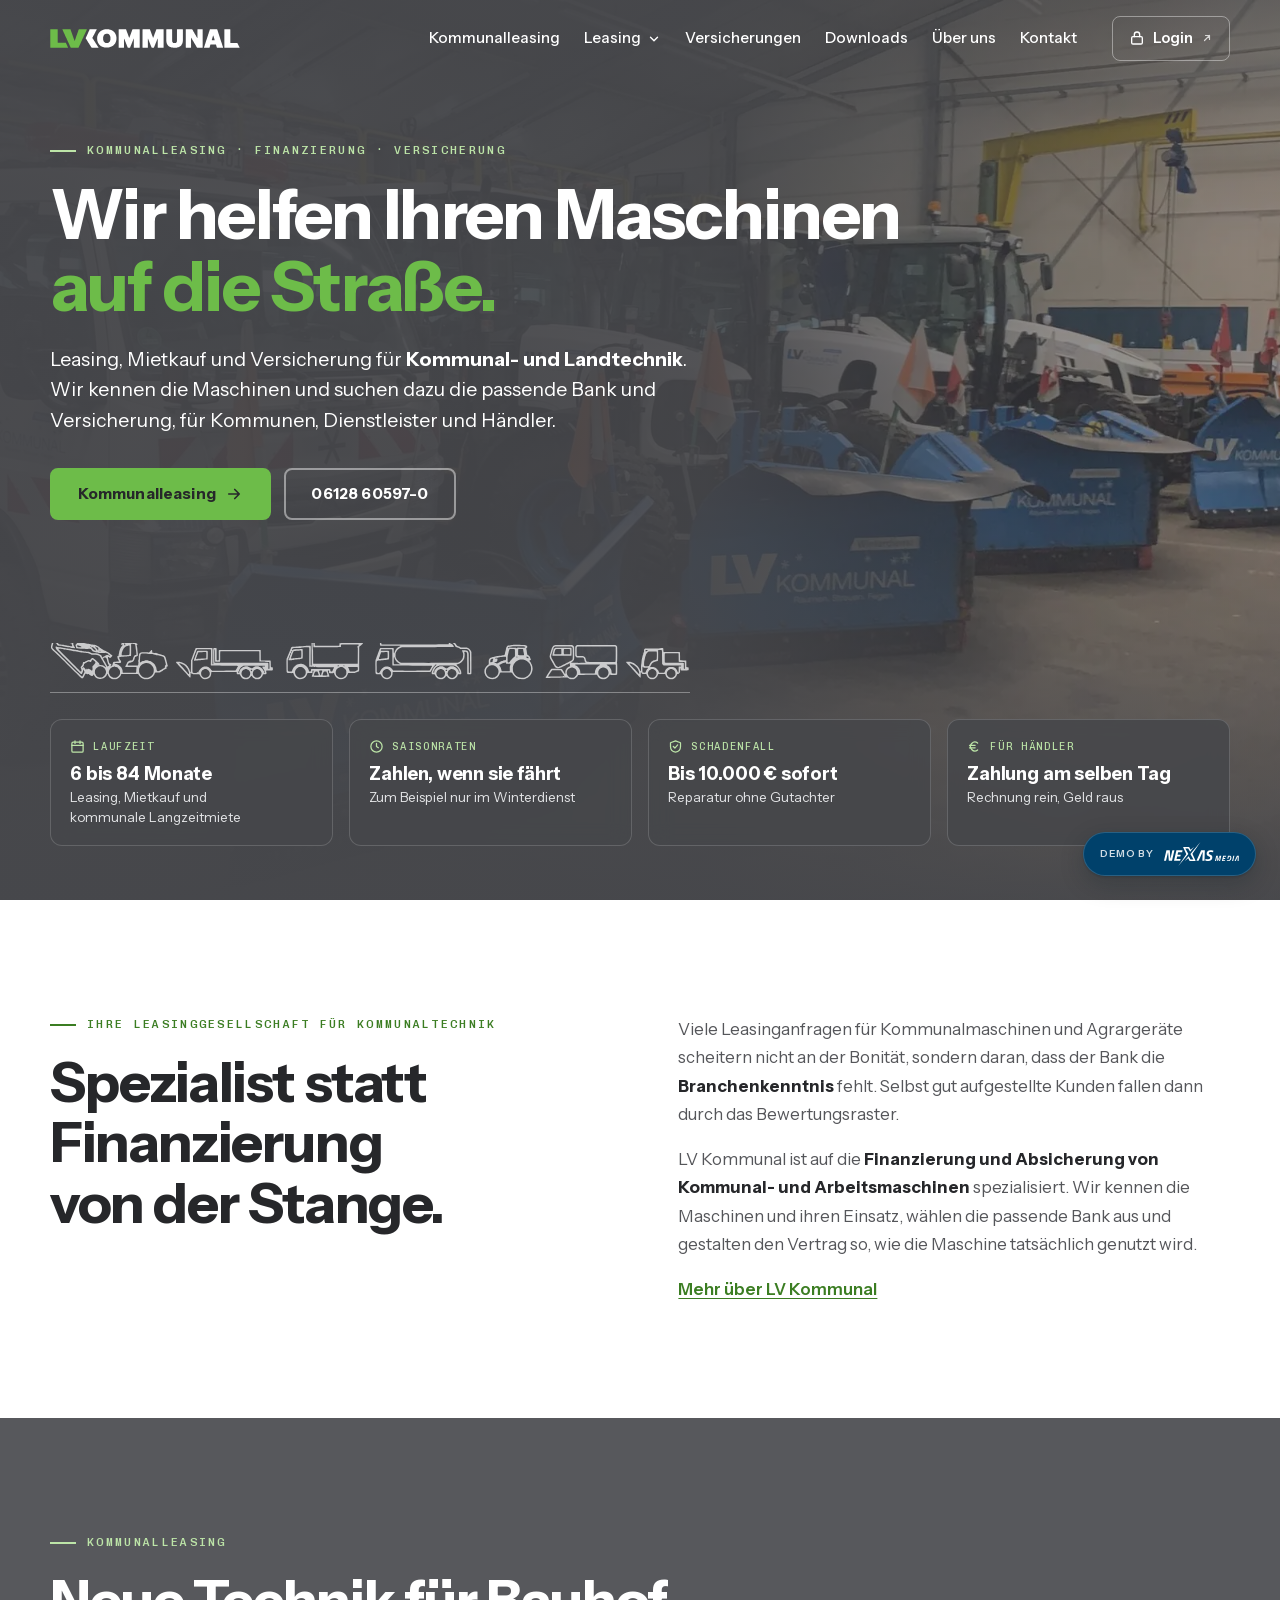
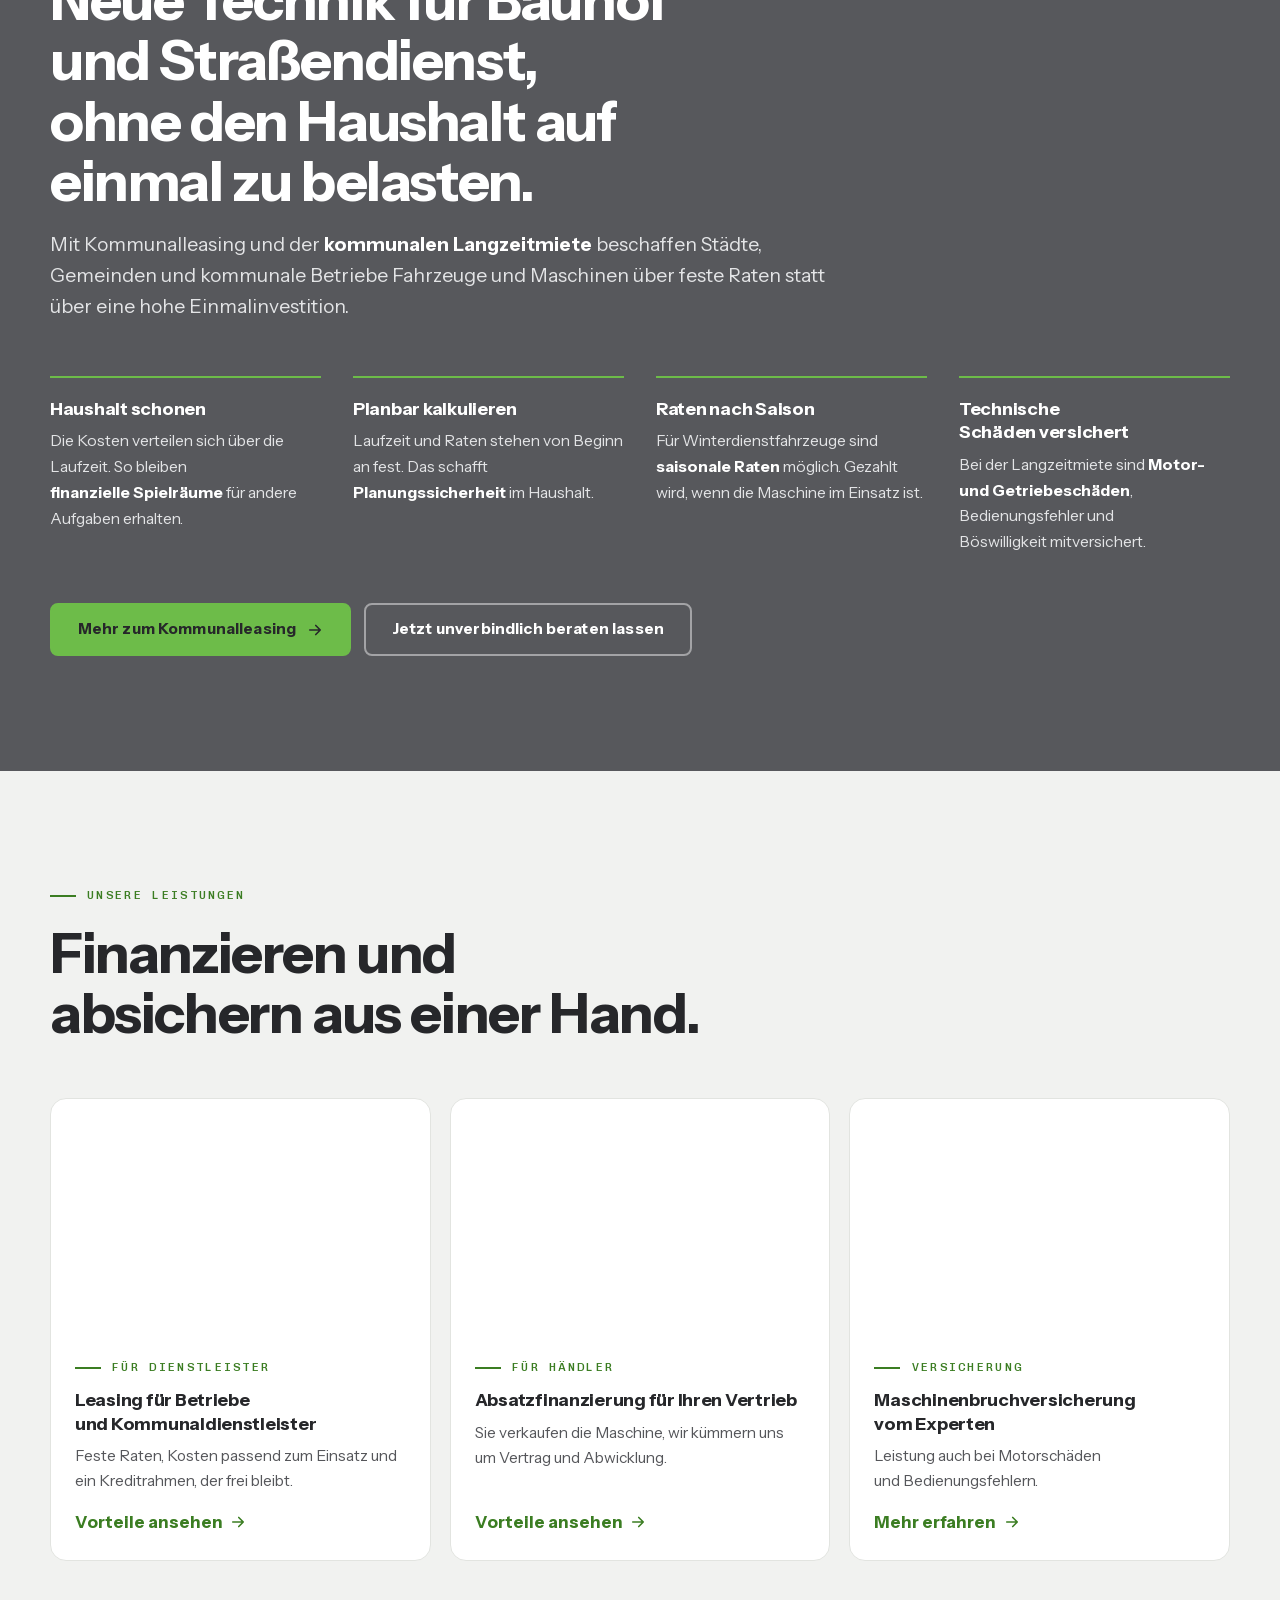
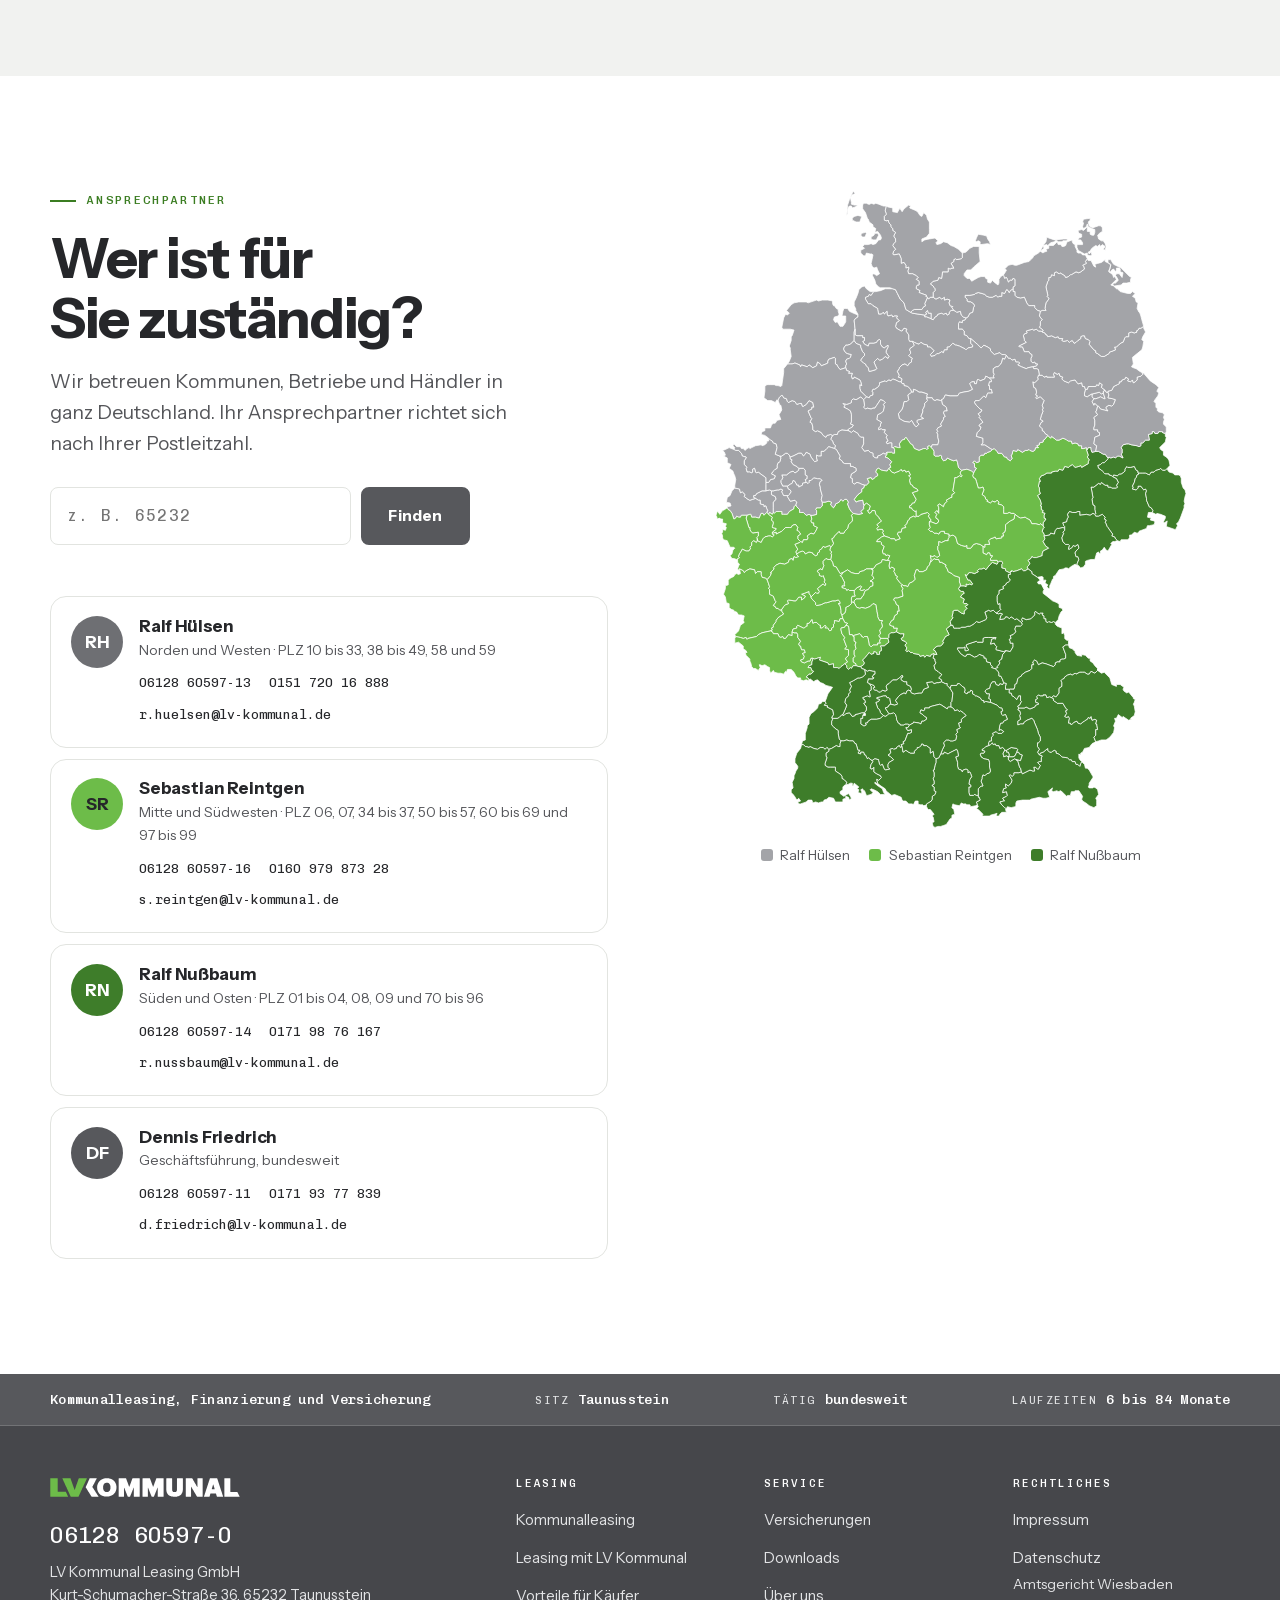
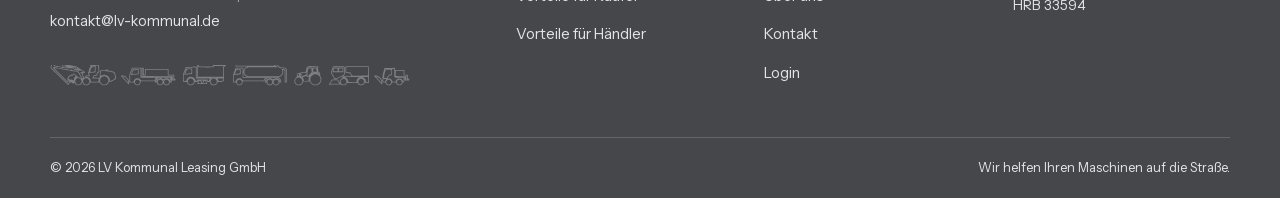
==== commit f991d7e4: "WCAG 2.2 AA und DSGVO: Kontraste, Zielgrößen, Umbruch bei 320 px, Datenschutzerklärung, Impressum Co" ====
--- a/index.html
+++ b/index.html
@@ -84,11 +84,11 @@
       </form>
       <p class="plz-meldung" id="plz-meldung" aria-live="polite"></p>
       <div class="personen" id="personen"><article class="person" data-gebiet="huelsen"><span class="person-kuerzel" aria-hidden="true">RH</span><div>
-        <h3>Ralf&nbsp;Hülsen</h3><p class="rolle">Norden und&nbsp;Westen</p>
+        <h3>Ralf&nbsp;Hülsen</h3><p class="rolle">Norden und Westen · PLZ 10 bis 33, 38 bis 49, 58 und&nbsp;59</p>
         <p class="wege"><a href="tel:+4961286059713">06128&nbsp;60597-13</a><a href="tel:+4915172016888">0151 720 16&nbsp;888</a><a href="mailto:r.huelsen@lv-kommunal.de">r.huelsen@lv-kommunal.de</a></p></div></article><article class="person" data-gebiet="reintgen"><span class="person-kuerzel" aria-hidden="true">SR</span><div>
-        <h3>Sebastian&nbsp;Reintgen</h3><p class="rolle">Mitte und&nbsp;Südwesten</p>
+        <h3>Sebastian&nbsp;Reintgen</h3><p class="rolle">Mitte und Südwesten · PLZ 06, 07, 34 bis 37, 50 bis 57, 60 bis 69 und 97 bis&nbsp;99</p>
         <p class="wege"><a href="tel:+4961286059716">06128&nbsp;60597-16</a><a href="tel:+4916097987328">0160 979 873&nbsp;28</a><a href="mailto:s.reintgen@lv-kommunal.de">s.reintgen@lv-kommunal.de</a></p></div></article><article class="person" data-gebiet="nussbaum"><span class="person-kuerzel" aria-hidden="true">RN</span><div>
-        <h3>Ralf&nbsp;Nußbaum</h3><p class="rolle">Süden und&nbsp;Osten</p>
+        <h3>Ralf&nbsp;Nußbaum</h3><p class="rolle">Süden und Osten · PLZ 01 bis 04, 08, 09 und 70 bis&nbsp;96</p>
         <p class="wege"><a href="tel:+4961286059714">06128&nbsp;60597-14</a><a href="tel:+491719876167">0171 98 76&nbsp;167</a><a href="mailto:r.nussbaum@lv-kommunal.de">r.nussbaum@lv-kommunal.de</a></p></div></article><article class="person" data-gebiet="alle"><span class="person-kuerzel" aria-hidden="true">DF</span><div>
         <h3>Dennis&nbsp;Friedrich</h3><p class="rolle">Geschäftsführung,&nbsp;bundesweit</p>
         <p class="wege"><a href="tel:+4961286059711">06128&nbsp;60597-11</a><a href="tel:+491719377839">0171 93 77&nbsp;839</a><a href="mailto:d.friedrich@lv-kommunal.de">d.friedrich@lv-kommunal.de</a></p></div></article></div>
@@ -111,10 +111,10 @@
     </div>
     <div><h2>Leasing</h2><ul><li><a href="kommunalleasing.html">Kommunalleasing</a></li><li><a href="leasing.html">Leasing mit LV&nbsp;Kommunal</a></li><li><a href="vorteile-kaeufer.html">Vorteile für&nbsp;Käufer</a></li><li><a href="vorteile-haendler.html">Vorteile für&nbsp;Händler</a></li></ul></div>
     <div><h2>Service</h2><ul><li><a href="versicherungen.html">Versicherungen</a></li><li><a href="downloads.html">Downloads</a></li><li><a href="ueber-uns.html">Über&nbsp;uns</a></li><li><a href="kontakt.html">Kontakt</a></li><li><a href="https://www.lv-kommunal.de/authentifizierung/authentifizierung" target="_blank" rel="noopener">Login <span class="sr">(öffnet in neuem&nbsp;Tab)</span></a></li></ul></div>
-    <div><h2>Rechtliches</h2><ul><li><a href="impressum.html">Impressum</a></li><li><a href="impressum.html#datenschutz">Datenschutz</a></li></ul><p class="notiz">Amtsgericht Wiesbaden HRB&nbsp;33594</p></div>
+    <div><h2>Rechtliches</h2><ul><li><a href="impressum.html">Impressum</a></li><li><a href="datenschutz.html">Datenschutz</a></li></ul><p class="notiz">Amtsgericht Wiesbaden HRB&nbsp;33594</p></div>
   </div>
   <div class="wrap fuss-unten"><span>© <span id="jahr">2026</span> LV Kommunal Leasing&nbsp;GmbH</span><span>Wir helfen Ihren Maschinen auf die&nbsp;Straße.</span></div>
 </footer>
-<a class="nxm-demo" href="https://nexas-media.de" target="_blank" rel="noopener noreferrer"><span class="nxm-demo__text">Demo&nbsp;by</span><img class="nxm-demo__logo" src="assets/img/nexas-media-logo-weiss.svg" alt="NEXAS Media" width="75" height="24" loading="lazy" decoding="async"></a>
+<aside aria-label="Hinweis zur Vorschau"><a class="nxm-demo" href="https://nexas-media.de" target="_blank" rel="noopener noreferrer"><span class="nxm-demo__text">Demo&nbsp;by</span><img class="nxm-demo__logo" src="assets/img/nexas-media-logo-weiss.svg" alt="NEXAS Media" width="75" height="24" loading="lazy" decoding="async"></a></aside>
 </body>
 </html>
--- a/assets/css/style.css
+++ b/assets/css/style.css
@@ -176,7 +176,7 @@
 .hero::before {
   content: ""; position: absolute; inset: 0; z-index: -1;
   background:
-    linear-gradient(90deg, rgba(70, 71, 75, .96) 0%, rgba(70, 71, 75, .86) 38%, rgba(70, 71, 75, .45) 70%, rgba(70, 71, 75, .55) 100%),
+    linear-gradient(90deg, rgba(70, 71, 75, .96) 0%, rgba(70, 71, 75, .9) 45%, rgba(70, 71, 75, .5) 75%, rgba(70, 71, 75, .55) 100%),
     linear-gradient(0deg, rgba(70, 71, 75, .92) 0%, rgba(70, 71, 75, 0) 40%),
     linear-gradient(180deg, rgba(70, 71, 75, .6) 0%, rgba(70, 71, 75, 0) 24%);
 }
@@ -198,7 +198,7 @@
 
 /* Faktenkacheln im Start-Hero */
 .fakten { display: grid; grid-template-columns: repeat(4, 1fr); gap: 1rem; margin-top: 1.6rem; }
-.fakt { padding: 1.1rem 1.2rem; border-radius: 12px; background: rgba(70, 71, 75, .55); border: 1px solid rgba(255, 255, 255, .16); backdrop-filter: blur(10px); -webkit-backdrop-filter: blur(10px); }
+.fakt { padding: 1.1rem 1.2rem; border-radius: 12px; background: rgba(70, 71, 75, .88); border: 1px solid rgba(255, 255, 255, .16); backdrop-filter: blur(10px); -webkit-backdrop-filter: blur(10px); }
 .fakt-kopf { display: flex; align-items: center; gap: .5rem; font-family: var(--mono); font-size: .66rem; letter-spacing: .16em; text-transform: uppercase; color: var(--gruen-hell); margin: 0 0 .45rem; }
 .fakt-kopf svg { width: 15px; height: 15px; }
 .fakt-wert { font-weight: 700; font-size: 1.15rem; letter-spacing: -.01em; line-height: 1.25; margin: 0 0 .2rem; }
@@ -419,3 +419,50 @@
 .hero-start .lead { max-width: 640px; }
 .hero-start h1 { font-size: clamp(2.5rem, 5.4vw, 4.6rem); }
 @media (min-width: 700px) { .zeile { display: block; } }
+
+/* ---------------------------------------------- Barrierefreiheit (Prüfung 07.10.2026) */
+/* 1.4.10 Umbruch: Raster dürfen bei 320 px nicht breiter werden als der Bildschirm */
+body { hyphens: auto; -webkit-hyphens: auto; overflow-wrap: break-word; }
+h1, h2, h3, .btn, .nav, .kopf { hyphens: manual; -webkit-hyphens: manual; }
+@media (max-width: 960px) { .gebiet, .vergleich, .bereiche, .leistungen { grid-template-columns: minmax(0, 1fr); } }
+@media (max-width: 760px) { .downloads { grid-template-columns: minmax(0, 1fr); } .download-fuss { flex-wrap: wrap; } }
+@media (max-width: 380px) {
+  .logo img { width: 124px; }
+  .kopf-innen { gap: .5rem; }
+  .login { padding: .5rem .65rem; gap: .35rem; }
+  .login .extern { display: none; }
+  .menue-knopf { width: 44px; height: 44px; }
+}
+/* 2.5.8 Zielgröße: Links mindestens 24 px hoch */
+.logo { padding-block: .4rem; }
+.fuss ul a, .brotkrumen a, .person .wege a, .fuss-adresse a { display: inline-block; padding-block: .2rem; }
+/* 1.4.3 Kontrast */
+.fuss .notiz { color: var(--grau-text); }
+.person[data-gebiet="huelsen"] .person-kuerzel { background: #6E6F73; }
+/* Text auf Fotos: auf schmalen Bildschirmen liegt der Text über dem ganzen Bild */
+@media (max-width: 700px) {
+  .hero::before { background: linear-gradient(180deg, rgba(70, 71, 75, .9) 0%, rgba(70, 71, 75, .86) 60%, rgba(70, 71, 75, .94) 100%); }
+}
+/* 2.3.3 Bewegung: Seitenübergänge abschalten, wenn reduzierte Bewegung gewünscht ist */
+@media (prefers-reduced-motion: reduce) { ::view-transition-group(*), ::view-transition-old(*), ::view-transition-new(*) { animation: none !important; } }
+.pflicht { color: var(--gruen-text); }
+.formular-hinweis { grid-column: 1 / -1; font-size: .86rem; color: var(--tinte-2); margin: 0; }
+.hinweis-box { padding: 1rem 1.2rem; border-radius: var(--r); background: rgba(109, 188, 73, .16); border-left: 3px solid var(--gruen-text); color: var(--tinte) !important; }
+/* 1.4.3: Der Text der Startseite ist breiter, daher dunkelt das Foto dort weiter nach rechts ab */
+@media (min-width: 701px) {
+  .hero-start::before {
+    background:
+      linear-gradient(90deg, rgba(70, 71, 75, .97) 0%, rgba(70, 71, 75, .93) 55%, rgba(70, 71, 75, .6) 82%, rgba(70, 71, 75, .55) 100%),
+      linear-gradient(0deg, rgba(70, 71, 75, .92) 0%, rgba(70, 71, 75, 0) 40%),
+      linear-gradient(180deg, rgba(70, 71, 75, .6) 0%, rgba(70, 71, 75, 0) 24%);
+  }
+}
+@media (min-width: 701px) and (max-width: 1180px) {
+  .hero::before, .hero-start::before {
+    background:
+      linear-gradient(90deg, rgba(70, 71, 75, .96) 0%, rgba(70, 71, 75, .92) 65%, rgba(70, 71, 75, .7) 100%),
+      linear-gradient(0deg, rgba(70, 71, 75, .92) 0%, rgba(70, 71, 75, 0) 40%);
+  }
+}
+.hero .brotkrumen, .hero .eyebrow { width: fit-content; max-width: 100%; }
+.hero .lead, .hero .brotkrumen { color: var(--weiss); }
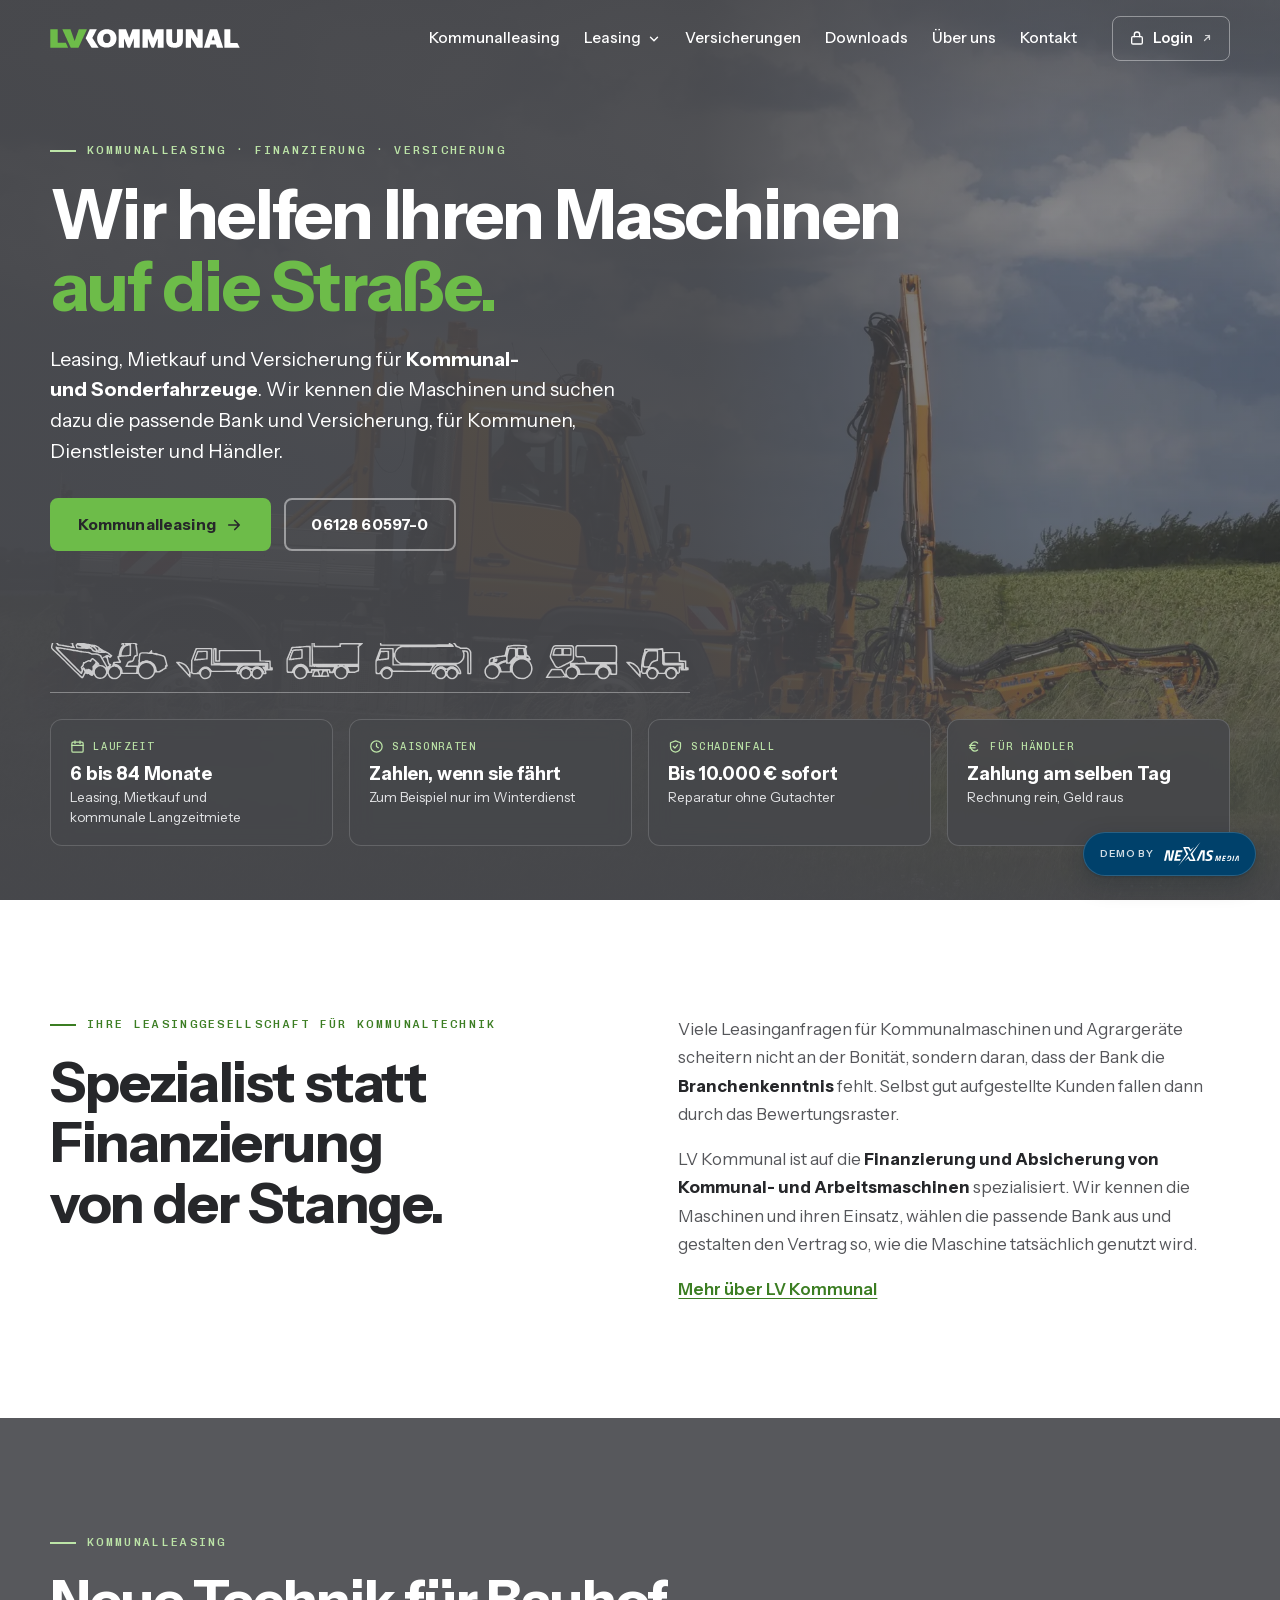
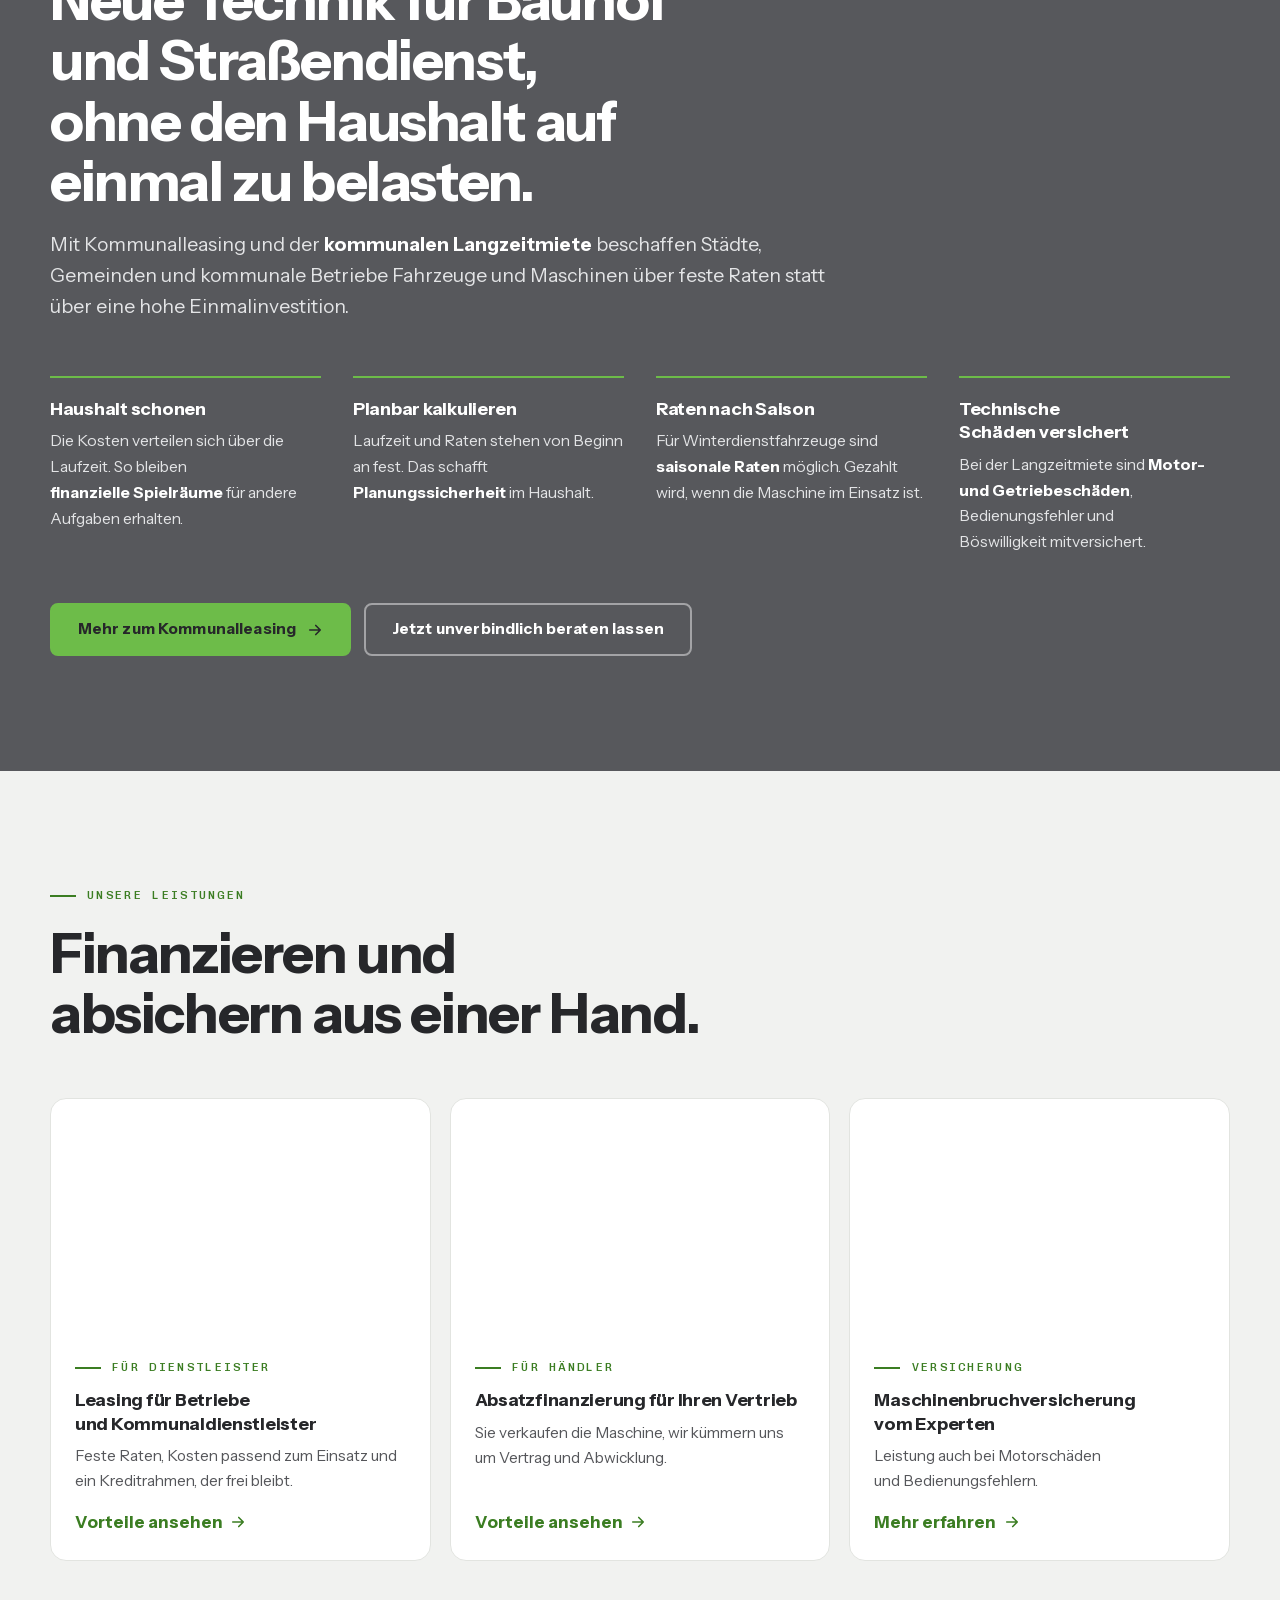
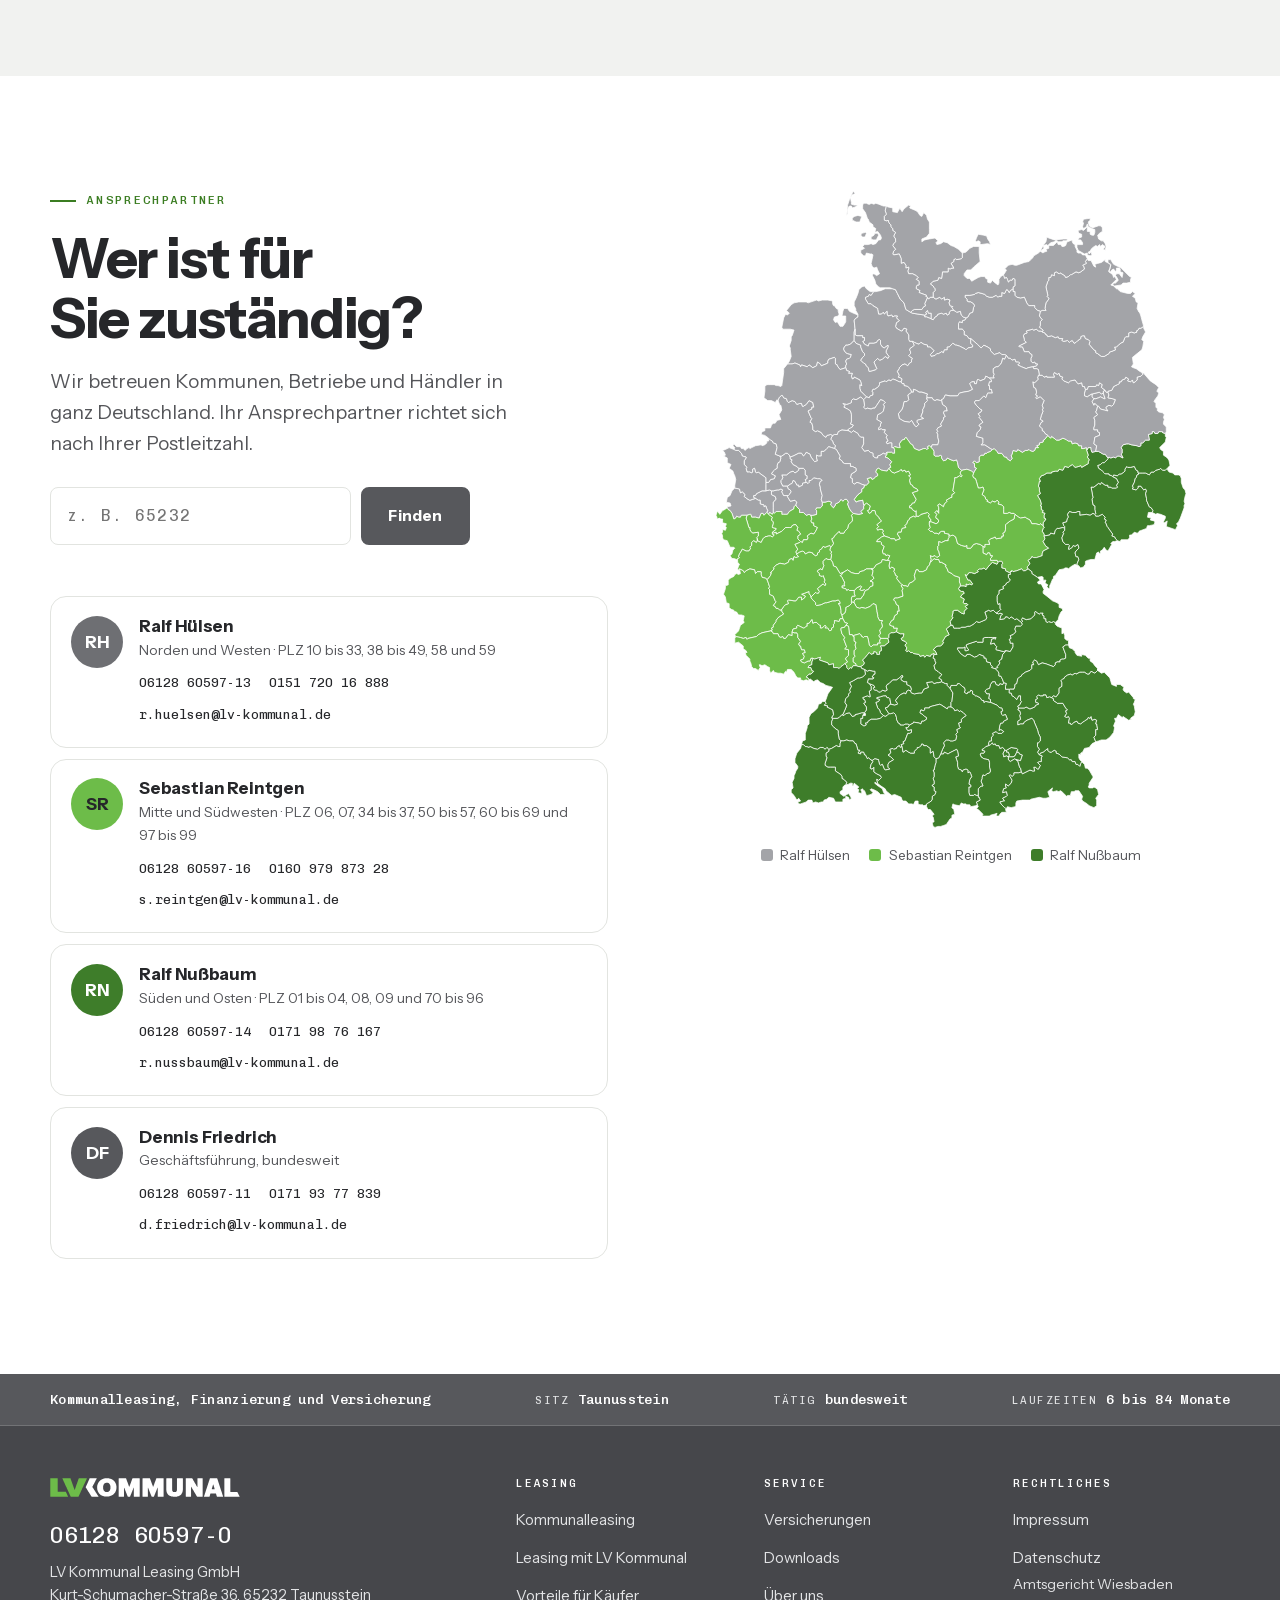
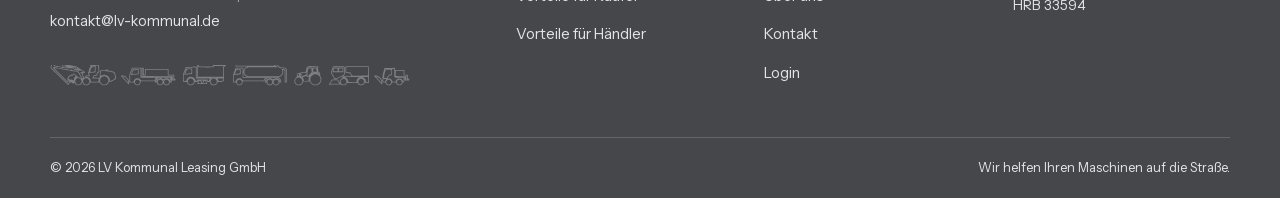
==== commit 90486240: "Meeting 15.10.: Sonderfahrzeuge statt Landtechnik, Mietkauf raus bei Kommunalleasing, Brotkrümel aus" ====
--- a/index.html
+++ b/index.html
@@ -3,16 +3,18 @@
 <head>
 <meta charset="utf-8">
 <meta name="viewport" content="width=device-width, initial-scale=1">
-<title>LV Kommunal | Kommunalleasing und Finanzierung für Kommunalmaschinen</title>
-<meta name="description" content="LV Kommunal finanziert und versichert Kommunal- und Landtechnik: Kommunalleasing, Leasing, Mietkauf, Langzeitmiete und Maschinenbruchversicherung. Aus Taunusstein, bundesweit.">
+<title>LV Kommunal | Kommunalleasing und Finanzierung für Kommunal- und Sonderfahrzeuge</title>
+<meta name="description" content="LV Kommunal finanziert und versichert Kommunal- und Sonderfahrzeuge: Kommunalleasing, Leasing, Mietkauf, Langzeitmiete und Maschinenbruchversicherung. Aus Taunusstein, bundesweit.">
 <meta name="robots" content="noindex,nofollow">
 <meta http-equiv="Content-Security-Policy" content="default-src 'self'; img-src 'self' data:; style-src 'self'; script-src 'self'; font-src 'self'; base-uri 'self'; form-action 'self'; object-src 'none'">
 <link rel="icon" href="assets/img/favicon.svg" type="image/svg+xml">
+<link rel="icon" href="assets/img/favicon-32.png" sizes="32x32" type="image/png">
+<link rel="apple-touch-icon" href="assets/img/favicon-180.png">
 <meta name="theme-color" content="#57585C">
 <script src="assets/js/js-an.js"></script>
 <link rel="preload" as="font" type="font/woff2" crossorigin href="assets/fonts/instrument-sans-400-700-latin.woff2">
 <link rel="preload" as="font" type="font/woff2" crossorigin href="assets/fonts/chivo-mono-400-500-latin.woff2">
-<link rel="preload" as="image" href="assets/img/fuhrpark-halle.webp" type="image/webp" fetchpriority="high">
+<link rel="preload" as="image" href="assets/img/unimog-maehausleger.webp" type="image/webp" fetchpriority="high">
 <link rel="stylesheet" href="assets/fonts/fonts.css">
 <link rel="stylesheet" href="assets/css/style.css">
 <link rel="stylesheet" href="assets/css/demo-pille.css">
@@ -25,18 +27,18 @@
     <a class="logo" href="index.html" aria-label="LV Kommunal, zur Startseite"><img class="logo-dunkel" src="assets/img/logo.svg" alt="LV Kommunal" width="190" height="19"><img class="logo-hell" src="assets/img/logo-hell.svg" alt="" width="190" height="19"></a>
     <button class="menue-knopf" type="button" aria-expanded="false" aria-controls="nav"><span></span><b class="sr">Menü</b></button>
     <nav class="nav" id="nav" aria-label="Hauptnavigation"><ul><li><a href="kommunalleasing.html">Kommunalleasing</a></li><li class="nav-gruppe"><button type="button" aria-expanded="false">Leasing <svg viewBox="0 0 24 24" fill="none" stroke="currentColor" stroke-width="2.4" stroke-linecap="round" stroke-linejoin="round" aria-hidden="true"><path d="M6 9l6 6 6-6"/></svg></button><ul class="unter"><li><a href="leasing.html">Leasing mit LV&nbsp;Kommunal</a></li><li><a href="vorteile-kaeufer.html">Vorteile für&nbsp;Käufer</a></li><li><a href="vorteile-haendler.html">Vorteile für&nbsp;Händler</a></li></ul></li><li><a href="versicherungen.html">Versicherungen</a></li><li><a href="downloads.html">Downloads</a></li><li><a href="ueber-uns.html">Über&nbsp;uns</a></li><li><a href="kontakt.html">Kontakt</a></li></ul></nav>
-    <!-- Login: ab 01.11.2026 externe Seite, Adresse in src/seiten.py (LOGIN) ändern -->
+    <!-- Login: ab 01.11.2026 externe Seite, Adresse in seiten.py (LOGIN) ändern -->
     <a class="login" href="https://www.lv-kommunal.de/authentifizierung/authentifizierung" target="_blank" rel="noopener"><svg viewBox="0 0 24 24" fill="none" stroke="currentColor" stroke-width="2" stroke-linecap="round" stroke-linejoin="round" aria-hidden="true"><rect x="4" y="10" width="16" height="11" rx="2"/><path d="M8 10V7a4 4 0 0 1 8 0v3"/></svg><span>Login</span><svg class="extern" viewBox="0 0 24 24" fill="none" stroke="currentColor" stroke-width="2.4" stroke-linecap="round" stroke-linejoin="round" aria-hidden="true"><path d="M7 17L17 7M9 7h8v8"/></svg><span class="sr">(öffnet in neuem&nbsp;Tab)</span></a>
   </div>
 </header>
 <main id="inhalt">
 <section class="hero hero-start">
-  <div class="hero-bild"><picture><source srcset="assets/img/fuhrpark-halle.webp" type="image/webp"><img src="assets/img/fuhrpark-halle.jpg" alt="Reihe neuer Kommunalfahrzeuge mit Schneepflügen in einer Fahrzeughalle" width="2000" height="1125" fetchpriority="high"></picture></div>
+  <div class="hero-bild"><picture><source srcset="assets/img/unimog-maehausleger.webp" type="image/webp"><img src="assets/img/unimog-maehausleger.jpg" alt="Geräteträger mit Mähausleger bei der Pflege des Straßenbegleitgrüns" width="2000" height="1334" fetchpriority="high"></picture></div>
   <div class="wrap">
     <div class="hero-text">
       <p class="eyebrow">Kommunalleasing · Finanzierung ·&nbsp;Versicherung</p>
       <h1 class="d-xl">Wir helfen Ihren&nbsp;Maschinen <span class="akzent zeile">auf die&nbsp;Straße.</span></h1>
-      <p class="lead">Leasing, Mietkauf und Versicherung für <strong>Kommunal- und&nbsp;Landtechnik</strong>. Wir kennen die Maschinen und suchen dazu die passende Bank und Versicherung, für Kommunen, Dienstleister und&nbsp;Händler.</p>
+      <p class="lead">Leasing, Mietkauf und Versicherung für <strong>Kommunal- und&nbsp;Sonderfahrzeuge</strong>. Wir kennen die Maschinen und suchen dazu die passende Bank und Versicherung, für Kommunen, Dienstleister und&nbsp;Händler.</p>
       <div class="knoepfe"><a class="btn btn-gruen" href="kommunalleasing.html">Kommunalleasing <svg viewBox="0 0 24 24" fill="none" stroke="currentColor" stroke-width="2.2" stroke-linecap="round" stroke-linejoin="round" aria-hidden="true"><path d="M5 12h14M13 6l6 6-6 6"/></svg></a><a class="btn btn-linie" href="tel:+4961286059700">06128&nbsp;60597-0</a></div>
     </div>
   </div>
@@ -55,19 +57,19 @@
     <div class="sek-kopf"><p class="eyebrow">Kommunalleasing</p><h2 class="d-l" id="kl-titel">Neue Technik für Bauhof und Straßendienst, ohne den Haushalt auf einmal zu&nbsp;belasten.</h2>
       <p class="lead">Mit Kommunalleasing und der <strong>kommunalen&nbsp;Langzeitmiete</strong> beschaffen Städte, Gemeinden und kommunale Betriebe Fahrzeuge und Maschinen über feste Raten statt über eine hohe&nbsp;Einmalinvestition.</p></div>
     <div class="punkte vier"><article class="punkt"><h3 class="d-s">Haushalt&nbsp;schonen</h3><p>Die Kosten verteilen sich über die Laufzeit. So bleiben <strong>finanzielle&nbsp;Spielräume</strong> für andere Aufgaben&nbsp;erhalten.</p></article><article class="punkt"><h3 class="d-s">Planbar&nbsp;kalkulieren</h3><p>Laufzeit und Raten stehen von Beginn an fest. Das schafft <strong>Planungssicherheit</strong> im&nbsp;Haushalt.</p></article><article class="punkt"><h3 class="d-s">Raten nach&nbsp;Saison</h3><p>Für Winterdienstfahrzeuge sind <strong>saisonale&nbsp;Raten</strong> möglich. Gezahlt wird, wenn die Maschine im Einsatz&nbsp;ist.</p></article><article class="punkt"><h3 class="d-s">Technische Schäden&nbsp;versichert</h3><p>Bei der Langzeitmiete sind <strong>Motor- und&nbsp;Getriebeschäden</strong>, Bedienungsfehler und Böswilligkeit&nbsp;mitversichert.</p></article></div>
-    <div class="knoepfe abstand"><a class="btn btn-gruen" href="kommunalleasing.html">Mehr zum Kommunalleasing <svg viewBox="0 0 24 24" fill="none" stroke="currentColor" stroke-width="2.2" stroke-linecap="round" stroke-linejoin="round" aria-hidden="true"><path d="M5 12h14M13 6l6 6-6 6"/></svg></a><a class="btn btn-linie" href="kontakt.html">Jetzt unverbindlich beraten&nbsp;lassen</a></div>
+    <div class="knoepfe abstand"><a class="btn btn-gruen" href="kommunalleasing.html">Mehr zum&nbsp;Kommunalleasing <svg viewBox="0 0 24 24" fill="none" stroke="currentColor" stroke-width="2.2" stroke-linecap="round" stroke-linejoin="round" aria-hidden="true"><path d="M5 12h14M13 6l6 6-6 6"/></svg></a><a class="btn btn-linie" href="kontakt.html">Jetzt unverbindlich beraten&nbsp;lassen</a></div>
   </div>
 </section>
 <section class="sek sek-raum" aria-labelledby="leistungen-titel">
   <div class="wrap">
     <div class="sek-kopf"><p class="eyebrow">Unsere&nbsp;Leistungen</p><h2 class="d-l" id="leistungen-titel">Finanzieren und absichern aus einer&nbsp;Hand.</h2></div>
     <div class="leistungen">
-      <a class="leistung" href="vorteile-kaeufer.html"><span class="leistung-bild"><picture><source srcset="assets/img/gruenpflege-strasse-klein.webp" type="image/webp"><img src="assets/img/gruenpflege-strasse-klein.jpg" alt="Traktor mit Mähgerät bei der Grünpflege an einer Landstraße" width="760" height="570" loading="lazy" decoding="async"></picture></span>
-        <span class="leistung-text"><span class="eyebrow">Für&nbsp;Dienstleister</span><h3 class="d-s">Leasing für Betriebe und&nbsp;Kommunaldienstleister</h3><p>Feste Raten, Kosten passend zum Einsatz und ein Kreditrahmen, der frei&nbsp;bleibt.</p><span class="mehr">Vorteile ansehen <svg viewBox="0 0 24 24" fill="none" stroke="currentColor" stroke-width="2.2" stroke-linecap="round" stroke-linejoin="round" aria-hidden="true"><path d="M5 12h14M13 6l6 6-6 6"/></svg></span></span></a>
-      <a class="leistung" href="vorteile-haendler.html"><span class="leistung-bild"><picture><source srcset="assets/img/maehausleger-traktor-klein.webp" type="image/webp"><img src="assets/img/maehausleger-traktor-klein.jpg" alt="Traktor mit Mähausleger bei der Böschungspflege" width="760" height="570" loading="lazy" decoding="async"></picture></span>
-        <span class="leistung-text"><span class="eyebrow">Für&nbsp;Händler</span><h3 class="d-s">Absatzfinanzierung für Ihren&nbsp;Vertrieb</h3><p>Sie verkaufen die Maschine, wir kümmern uns um Vertrag und&nbsp;Abwicklung.</p><span class="mehr">Vorteile ansehen <svg viewBox="0 0 24 24" fill="none" stroke="currentColor" stroke-width="2.2" stroke-linecap="round" stroke-linejoin="round" aria-hidden="true"><path d="M5 12h14M13 6l6 6-6 6"/></svg></span></span></a>
-      <a class="leistung" href="versicherungen.html"><span class="leistung-bild"><picture><source srcset="assets/img/unimog-winter-klein.webp" type="image/webp"><img src="assets/img/unimog-winter-klein.jpg" alt="Geräteträger mit blauem Schneepflug auf winterlicher Straße" width="760" height="570" loading="lazy" decoding="async"></picture></span>
-        <span class="leistung-text"><span class="eyebrow">Versicherung</span><h3 class="d-s">Maschinenbruchversicherung vom&nbsp;Experten</h3><p>Leistung auch bei Motorschäden und&nbsp;Bedienungsfehlern.</p><span class="mehr">Mehr erfahren <svg viewBox="0 0 24 24" fill="none" stroke="currentColor" stroke-width="2.2" stroke-linecap="round" stroke-linejoin="round" aria-hidden="true"><path d="M5 12h14M13 6l6 6-6 6"/></svg></span></span></a>
+      <a class="leistung" href="vorteile-kaeufer.html"><span class="leistung-bild"><picture><source srcset="assets/img/kompakttraktor-gruenpflege-klein.webp" type="image/webp"><img src="assets/img/kompakttraktor-gruenpflege-klein.jpg" alt="Kompakttraktor bei der Grünpflege an einer Straße im Herbst" width="900" height="600" loading="lazy" decoding="async"></picture></span>
+        <span class="leistung-text"><span class="eyebrow">Für&nbsp;Dienstleister</span><h3 class="d-s">Leasing für Betriebe und&nbsp;Kommunaldienstleister</h3><p>Feste Raten, Kosten passend zum Einsatz und ein Kreditrahmen, der frei&nbsp;bleibt.</p><span class="mehr">Vorteile&nbsp;ansehen <svg viewBox="0 0 24 24" fill="none" stroke="currentColor" stroke-width="2.2" stroke-linecap="round" stroke-linejoin="round" aria-hidden="true"><path d="M5 12h14M13 6l6 6-6 6"/></svg></span></span></a>
+      <a class="leistung" href="vorteile-haendler.html"><span class="leistung-bild"><picture><source srcset="assets/img/traktoren-hof-klein.webp" type="image/webp"><img src="assets/img/traktoren-hof-klein.jpg" alt="Neue Traktoren auf einem Händlerhof" width="900" height="600" loading="lazy" decoding="async"></picture></span>
+        <span class="leistung-text"><span class="eyebrow">Für&nbsp;Händler</span><h3 class="d-s">Absatzfinanzierung für Ihren&nbsp;Vertrieb</h3><p>Sie verkaufen die Maschine, wir kümmern uns um Vertrag und&nbsp;Abwicklung.</p><span class="mehr">Vorteile&nbsp;ansehen <svg viewBox="0 0 24 24" fill="none" stroke="currentColor" stroke-width="2.2" stroke-linecap="round" stroke-linejoin="round" aria-hidden="true"><path d="M5 12h14M13 6l6 6-6 6"/></svg></span></span></a>
+      <a class="leistung" href="versicherungen.html"><span class="leistung-bild"><picture><source srcset="assets/img/raeumfahrzeug-klein.webp" type="image/webp"><img src="assets/img/raeumfahrzeug-klein.jpg" alt="Räumfahrzeug mit Schneepflug auf einer verschneiten Landstraße" width="900" height="600" loading="lazy" decoding="async"></picture></span>
+        <span class="leistung-text"><span class="eyebrow">Versicherung</span><h3 class="d-s">Maschinenbruchversicherung vom&nbsp;Experten</h3><p>Leistung auch bei Motorschäden und&nbsp;Bedienungsfehlern.</p><span class="mehr">Mehr&nbsp;erfahren <svg viewBox="0 0 24 24" fill="none" stroke="currentColor" stroke-width="2.2" stroke-linecap="round" stroke-linejoin="round" aria-hidden="true"><path d="M5 12h14M13 6l6 6-6 6"/></svg></span></span></a>
     </div>
   </div>
 </section>
--- a/assets/css/style.css
+++ b/assets/css/style.css
@@ -466,3 +466,15 @@
 }
 .hero .brotkrumen, .hero .eyebrow { width: fit-content; max-width: 100%; }
 .hero .lead, .hero .brotkrumen { color: var(--weiss); }
+
+/* Brotkrümel: alle Einträge auf einer Grundlinie, auch der aktuelle ohne Link */
+.brotkrumen { align-items: center; }
+.brotkrumen li { display: inline-flex; align-items: center; min-height: 24px; line-height: 1.4; }
+.brotkrumen li + li::before { margin-right: .5rem; }
+.brotkrumen a, .hero .brotkrumen a { display: inline; padding-block: 0; }
+/* Vergleich mit zwei Varianten */
+.vergleich.zwei-sp { grid-template-columns: repeat(2, 1fr); max-width: 900px; }
+@media (max-width: 760px) { .vergleich.zwei-sp { grid-template-columns: minmax(0, 1fr); } }
+/* Silbentrennung nur auf sehr schmalen Bildschirmen, damit Begriffe am Desktop ganz bleiben */
+body { hyphens: manual; -webkit-hyphens: manual; }
+@media (max-width: 480px) { body { hyphens: auto; -webkit-hyphens: auto; } h1, h2, h3, .btn, .nav { hyphens: manual; -webkit-hyphens: manual; } }
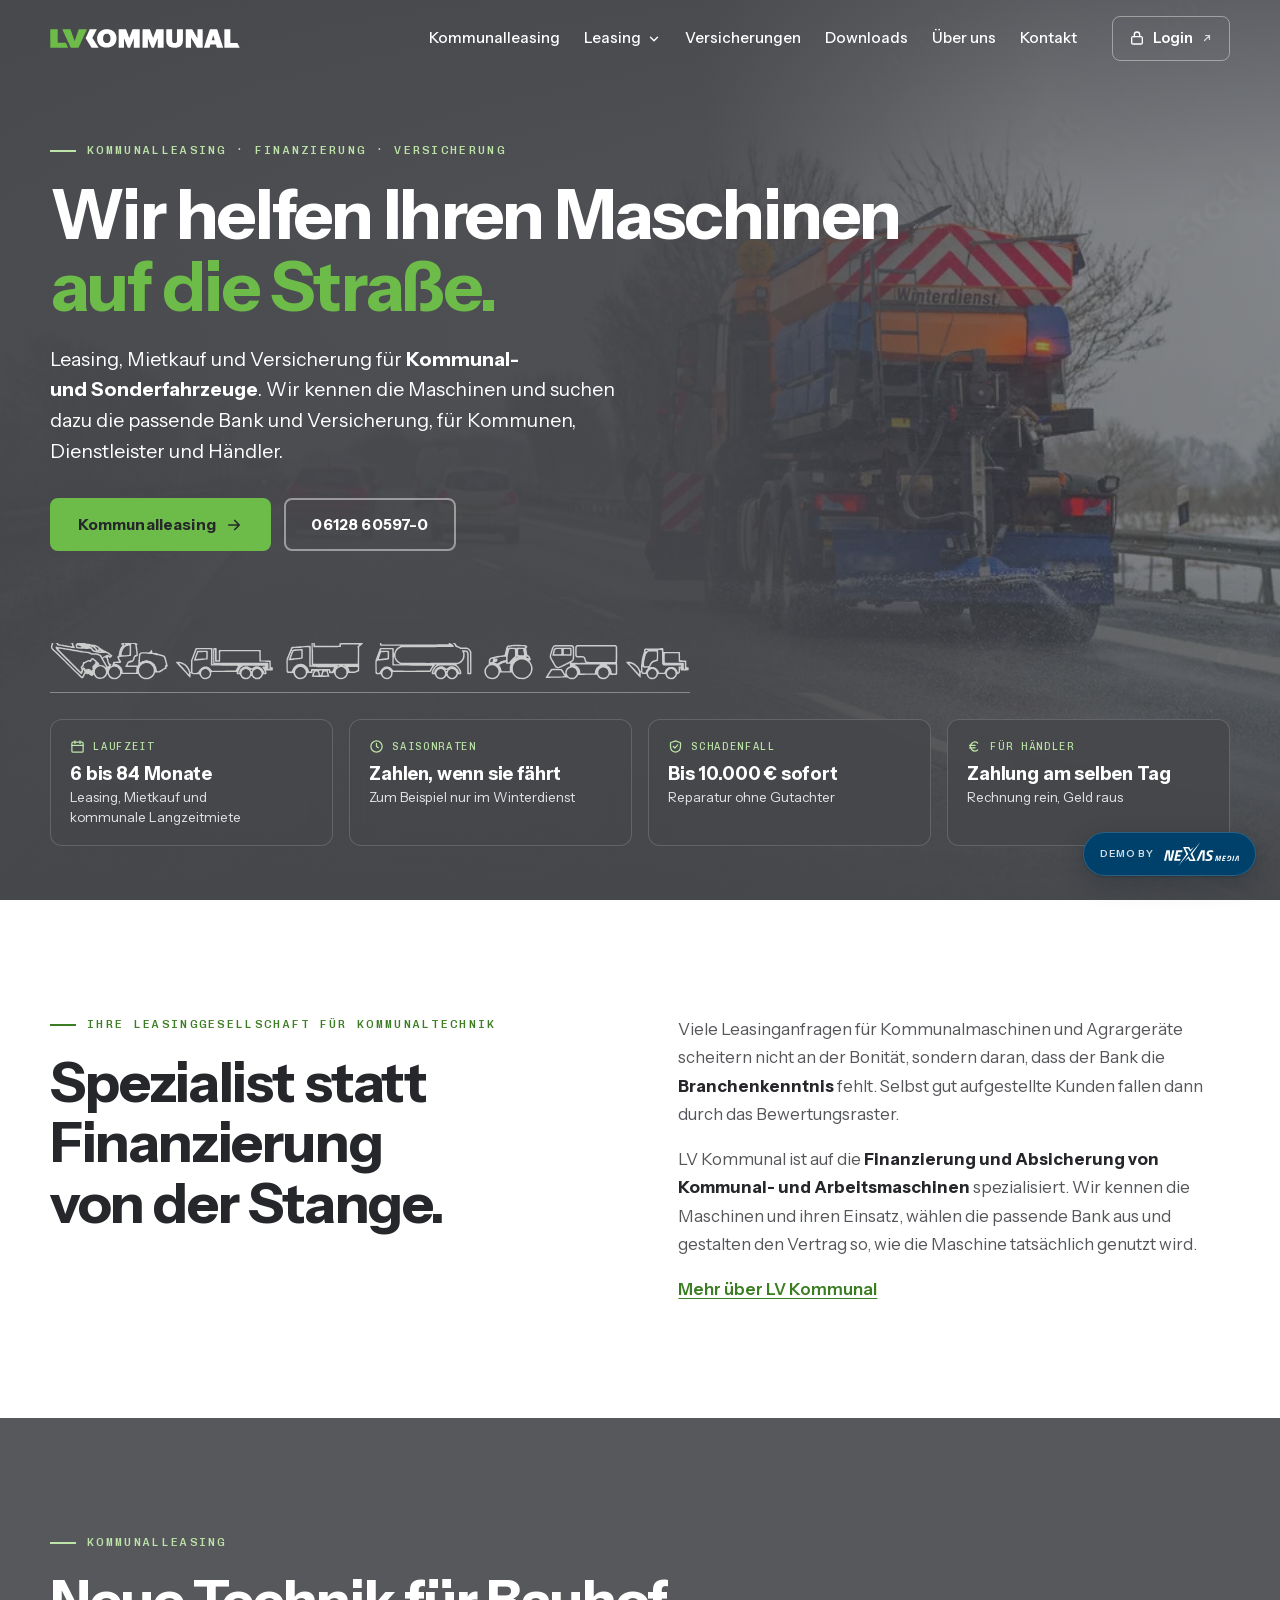
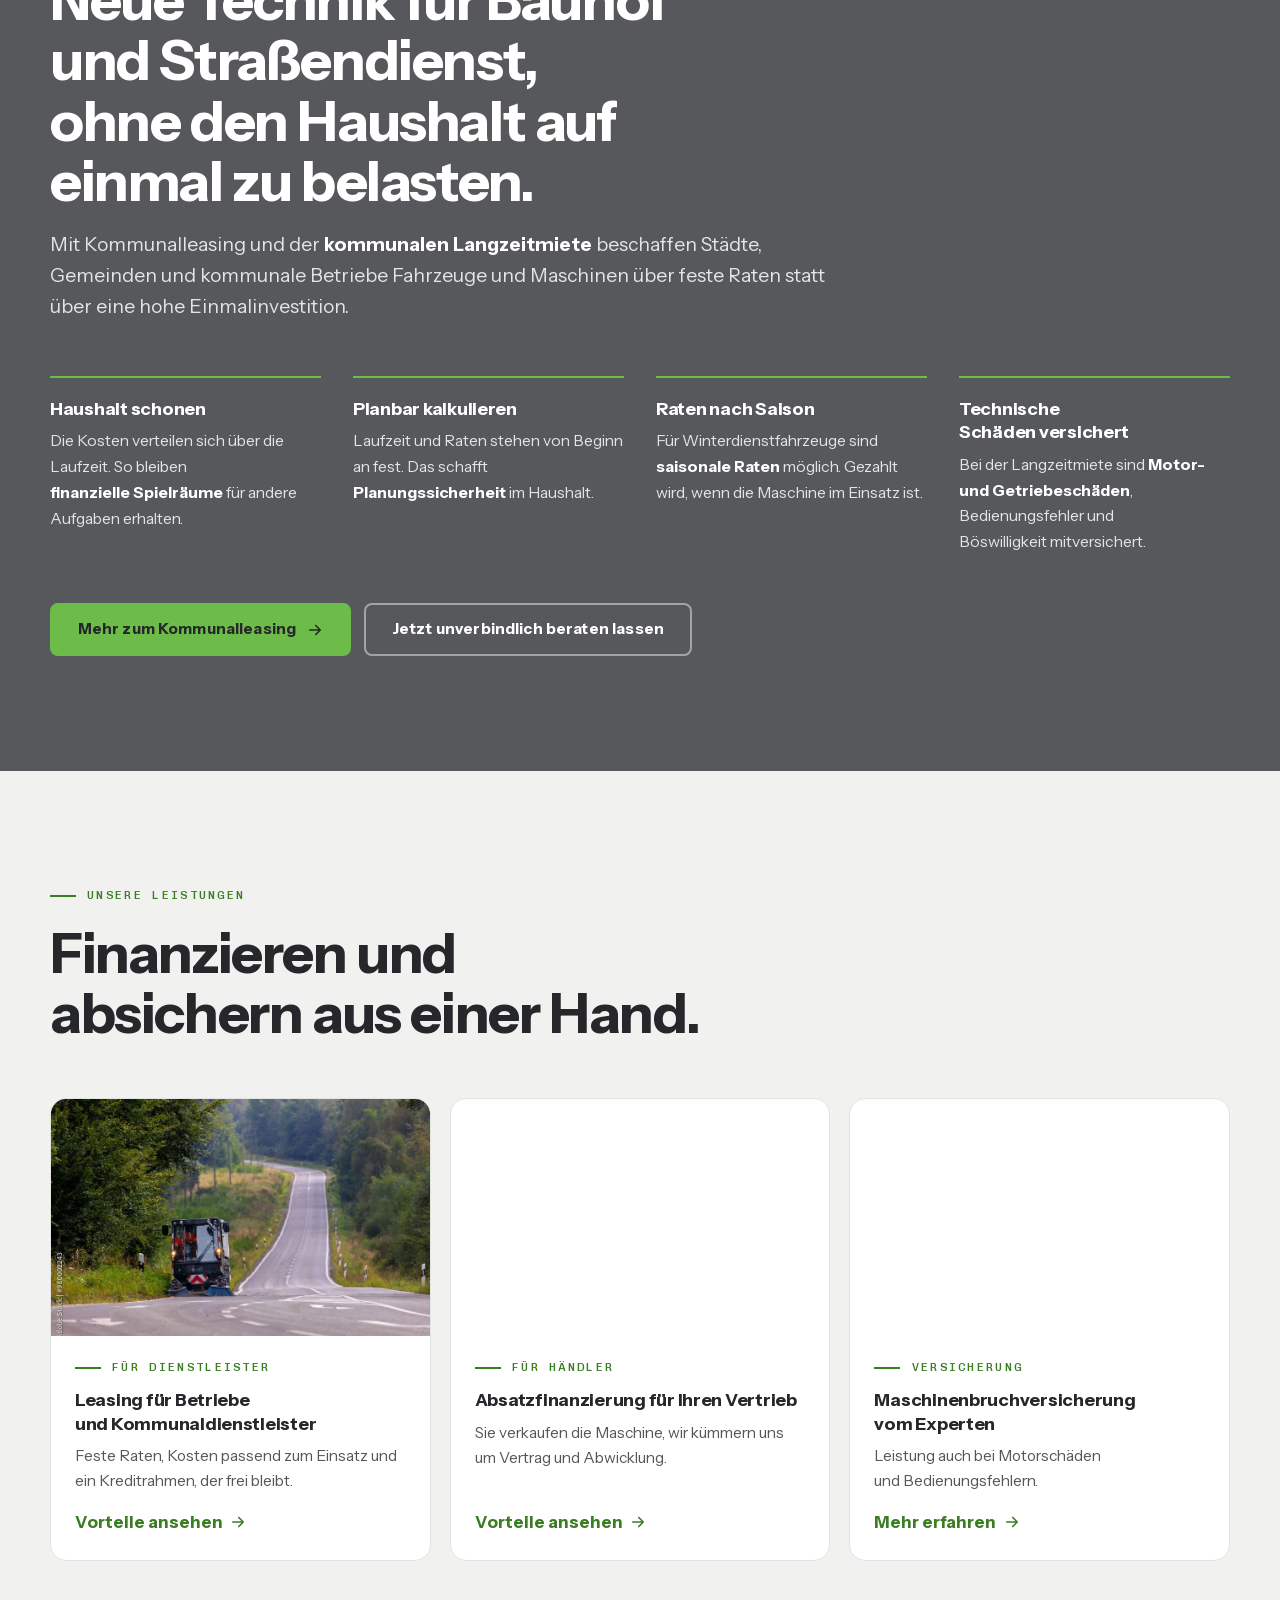
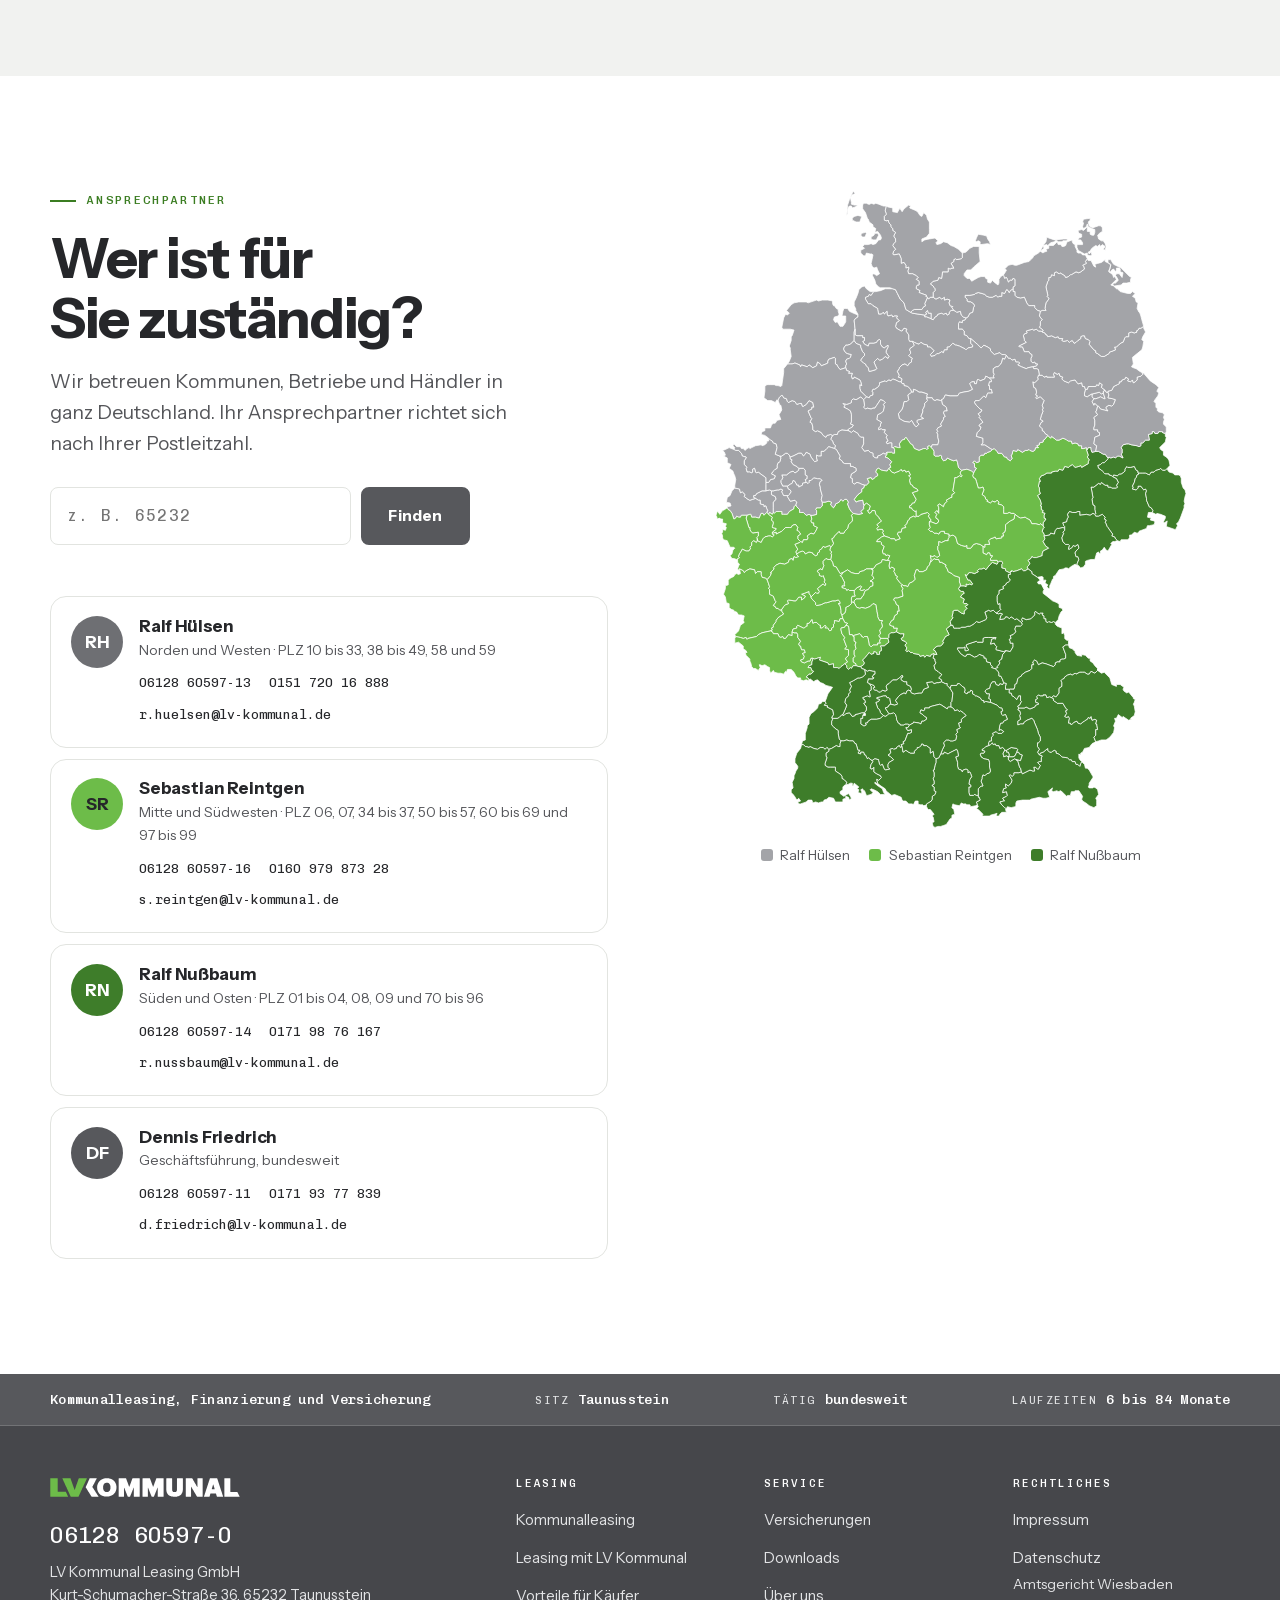
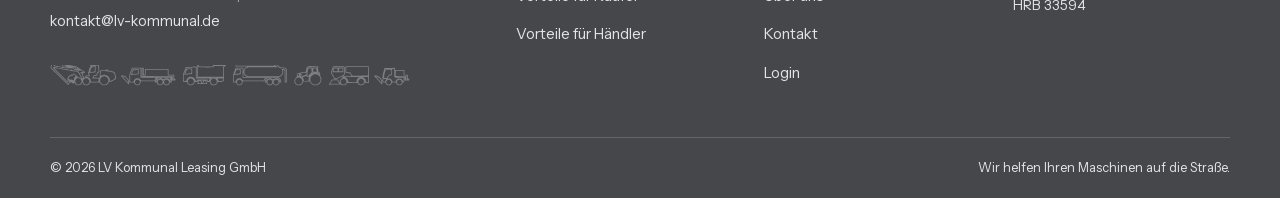
==== commit 0346e7d3: "Startseite und Kommunalleasing: Adobe-Stock-Auswahl von LV testweise (mit Wasserzeichen) Co-Authored" ====
--- a/index.html
+++ b/index.html
@@ -14,7 +14,7 @@
 <script src="assets/js/js-an.js"></script>
 <link rel="preload" as="font" type="font/woff2" crossorigin href="assets/fonts/instrument-sans-400-700-latin.woff2">
 <link rel="preload" as="font" type="font/woff2" crossorigin href="assets/fonts/chivo-mono-400-500-latin.woff2">
-<link rel="preload" as="image" href="assets/img/unimog-maehausleger.webp" type="image/webp" fetchpriority="high">
+<link rel="preload" as="image" href="assets/img/winterdienst-autobahn.webp" type="image/webp" fetchpriority="high">
 <link rel="stylesheet" href="assets/fonts/fonts.css">
 <link rel="stylesheet" href="assets/css/style.css">
 <link rel="stylesheet" href="assets/css/demo-pille.css">
@@ -24,22 +24,22 @@
 <a class="skip" href="#inhalt">Zum Inhalt&nbsp;springen</a>
 <header class="kopf">
   <div class="wrap kopf-innen">
-    <a class="logo" href="index.html" aria-label="LV Kommunal, zur Startseite"><img class="logo-dunkel" src="assets/img/logo.svg" alt="LV Kommunal" width="190" height="19"><img class="logo-hell" src="assets/img/logo-hell.svg" alt="" width="190" height="19"></a>
+    <a class="logo" href="./" aria-label="LV Kommunal, zur Startseite"><img class="logo-dunkel" src="assets/img/logo.svg" alt="LV Kommunal" width="190" height="19"><img class="logo-hell" src="assets/img/logo-hell.svg" alt="" width="190" height="19"></a>
     <button class="menue-knopf" type="button" aria-expanded="false" aria-controls="nav"><span></span><b class="sr">Menü</b></button>
-    <nav class="nav" id="nav" aria-label="Hauptnavigation"><ul><li><a href="kommunalleasing.html">Kommunalleasing</a></li><li class="nav-gruppe"><button type="button" aria-expanded="false">Leasing <svg viewBox="0 0 24 24" fill="none" stroke="currentColor" stroke-width="2.4" stroke-linecap="round" stroke-linejoin="round" aria-hidden="true"><path d="M6 9l6 6 6-6"/></svg></button><ul class="unter"><li><a href="leasing.html">Leasing mit LV&nbsp;Kommunal</a></li><li><a href="vorteile-kaeufer.html">Vorteile für&nbsp;Käufer</a></li><li><a href="vorteile-haendler.html">Vorteile für&nbsp;Händler</a></li></ul></li><li><a href="versicherungen.html">Versicherungen</a></li><li><a href="downloads.html">Downloads</a></li><li><a href="ueber-uns.html">Über&nbsp;uns</a></li><li><a href="kontakt.html">Kontakt</a></li></ul></nav>
+    <nav class="nav" id="nav" aria-label="Hauptnavigation"><ul><li><a href="kommunalleasing">Kommunalleasing</a></li><li class="nav-gruppe"><button type="button" aria-expanded="false">Leasing <svg viewBox="0 0 24 24" fill="none" stroke="currentColor" stroke-width="2.4" stroke-linecap="round" stroke-linejoin="round" aria-hidden="true"><path d="M6 9l6 6 6-6"/></svg></button><ul class="unter"><li><a href="leasing">Leasing mit LV&nbsp;Kommunal</a></li><li><a href="vorteile-kaeufer">Vorteile für&nbsp;Käufer</a></li><li><a href="vorteile-haendler">Vorteile für&nbsp;Händler</a></li></ul></li><li><a href="versicherungen">Versicherungen</a></li><li><a href="downloads">Downloads</a></li><li><a href="ueber-uns">Über&nbsp;uns</a></li><li><a href="kontakt">Kontakt</a></li></ul></nav>
     <!-- Login: ab 01.11.2026 externe Seite, Adresse in seiten.py (LOGIN) ändern -->
     <a class="login" href="https://www.lv-kommunal.de/authentifizierung/authentifizierung" target="_blank" rel="noopener"><svg viewBox="0 0 24 24" fill="none" stroke="currentColor" stroke-width="2" stroke-linecap="round" stroke-linejoin="round" aria-hidden="true"><rect x="4" y="10" width="16" height="11" rx="2"/><path d="M8 10V7a4 4 0 0 1 8 0v3"/></svg><span>Login</span><svg class="extern" viewBox="0 0 24 24" fill="none" stroke="currentColor" stroke-width="2.4" stroke-linecap="round" stroke-linejoin="round" aria-hidden="true"><path d="M7 17L17 7M9 7h8v8"/></svg><span class="sr">(öffnet in neuem&nbsp;Tab)</span></a>
   </div>
 </header>
 <main id="inhalt">
 <section class="hero hero-start">
-  <div class="hero-bild"><picture><source srcset="assets/img/unimog-maehausleger.webp" type="image/webp"><img src="assets/img/unimog-maehausleger.jpg" alt="Geräteträger mit Mähausleger bei der Pflege des Straßenbegleitgrüns" width="2000" height="1334" fetchpriority="high"></picture></div>
+  <div class="hero-bild"><picture><source srcset="assets/img/winterdienst-autobahn.webp" type="image/webp"><img src="assets/img/winterdienst-autobahn.jpg" alt="Winterdienst-Lkw mit Streuer auf einer Autobahn" width="1000" height="667" fetchpriority="high"></picture></div>
   <div class="wrap">
     <div class="hero-text">
       <p class="eyebrow">Kommunalleasing · Finanzierung ·&nbsp;Versicherung</p>
       <h1 class="d-xl">Wir helfen Ihren&nbsp;Maschinen <span class="akzent zeile">auf die&nbsp;Straße.</span></h1>
       <p class="lead">Leasing, Mietkauf und Versicherung für <strong>Kommunal- und&nbsp;Sonderfahrzeuge</strong>. Wir kennen die Maschinen und suchen dazu die passende Bank und Versicherung, für Kommunen, Dienstleister und&nbsp;Händler.</p>
-      <div class="knoepfe"><a class="btn btn-gruen" href="kommunalleasing.html">Kommunalleasing <svg viewBox="0 0 24 24" fill="none" stroke="currentColor" stroke-width="2.2" stroke-linecap="round" stroke-linejoin="round" aria-hidden="true"><path d="M5 12h14M13 6l6 6-6 6"/></svg></a><a class="btn btn-linie" href="tel:+4961286059700">06128&nbsp;60597-0</a></div>
+      <div class="knoepfe"><a class="btn btn-gruen" href="kommunalleasing">Kommunalleasing <svg viewBox="0 0 24 24" fill="none" stroke="currentColor" stroke-width="2.2" stroke-linecap="round" stroke-linejoin="round" aria-hidden="true"><path d="M5 12h14M13 6l6 6-6 6"/></svg></a><a class="btn btn-linie" href="tel:+4961286059700">06128&nbsp;60597-0</a></div>
     </div>
   </div>
   <div class="wrap hero-fuss"><div class="strasse" aria-hidden="true"><svg class="illu" viewBox="0 60 5928 400" aria-hidden="true"><use href="assets/img/illustration.svg#ill"/></svg></div><ul class="fakten"><li class="fakt"><p class="fakt-kopf"><svg viewBox="0 0 24 24" fill="none" stroke="currentColor" stroke-width="2" stroke-linecap="round" stroke-linejoin="round" aria-hidden="true"><rect x="3" y="5" width="18" height="16" rx="2"/><path d="M3 10h18M8 3v4M16 3v4"/></svg>Laufzeit</p><p class="fakt-wert">6 bis 84&nbsp;Monate</p><p class="fakt-text">Leasing, Mietkauf und kommunale&nbsp;Langzeitmiete</p></li><li class="fakt"><p class="fakt-kopf"><svg viewBox="0 0 24 24" fill="none" stroke="currentColor" stroke-width="2" stroke-linecap="round" stroke-linejoin="round" aria-hidden="true"><circle cx="12" cy="12" r="9"/><path d="M12 7v5l3 2"/></svg>Saisonraten</p><p class="fakt-wert">Zahlen, wenn sie&nbsp;fährt</p><p class="fakt-text">Zum Beispiel nur im&nbsp;Winterdienst</p></li><li class="fakt"><p class="fakt-kopf"><svg viewBox="0 0 24 24" fill="none" stroke="currentColor" stroke-width="2" stroke-linecap="round" stroke-linejoin="round" aria-hidden="true"><path d="M12 3l8 3v6c0 4.5-3.4 8.3-8 9-4.6-.7-8-4.5-8-9V6z"/><path d="M8.5 12l2.5 2.5 4.5-5"/></svg>Schadenfall</p><p class="fakt-wert">Bis 10.000 €&nbsp;sofort</p><p class="fakt-text">Reparatur ohne&nbsp;Gutachter</p></li><li class="fakt"><p class="fakt-kopf"><svg viewBox="0 0 24 24" fill="none" stroke="currentColor" stroke-width="2" stroke-linecap="round" stroke-linejoin="round" aria-hidden="true"><path d="M17 6.5A7 7 0 1 0 17 17.5"/><path d="M4 10h9M4 14h9"/></svg>Für&nbsp;Händler</p><p class="fakt-wert">Zahlung am selben&nbsp;Tag</p><p class="fakt-text">Rechnung rein, Geld&nbsp;raus</p></li></ul></div>
@@ -49,7 +49,7 @@
     <div class="fliess">
       <p>Viele Leasinganfragen für Kommunalmaschinen und Agrargeräte scheitern nicht an der Bonität, sondern daran, dass der Bank die <strong>Branchenkenntnis</strong> fehlt. Selbst gut aufgestellte Kunden fallen dann durch das&nbsp;Bewertungsraster.</p>
       <p>LV Kommunal ist auf die <strong>Finanzierung und Absicherung von Kommunal- und&nbsp;Arbeitsmaschinen</strong> spezialisiert. Wir kennen die Maschinen und ihren Einsatz, wählen die passende Bank aus und gestalten den Vertrag so, wie die Maschine tatsächlich genutzt&nbsp;wird.</p>
-      <p><a class="textlink" href="ueber-uns.html">Mehr über LV&nbsp;Kommunal</a></p>
+      <p><a class="textlink" href="ueber-uns">Mehr über LV&nbsp;Kommunal</a></p>
     </div>
   </div></div></section>
 <section class="sek grau-flaeche" aria-labelledby="kl-titel">
@@ -57,18 +57,18 @@
     <div class="sek-kopf"><p class="eyebrow">Kommunalleasing</p><h2 class="d-l" id="kl-titel">Neue Technik für Bauhof und Straßendienst, ohne den Haushalt auf einmal zu&nbsp;belasten.</h2>
       <p class="lead">Mit Kommunalleasing und der <strong>kommunalen&nbsp;Langzeitmiete</strong> beschaffen Städte, Gemeinden und kommunale Betriebe Fahrzeuge und Maschinen über feste Raten statt über eine hohe&nbsp;Einmalinvestition.</p></div>
     <div class="punkte vier"><article class="punkt"><h3 class="d-s">Haushalt&nbsp;schonen</h3><p>Die Kosten verteilen sich über die Laufzeit. So bleiben <strong>finanzielle&nbsp;Spielräume</strong> für andere Aufgaben&nbsp;erhalten.</p></article><article class="punkt"><h3 class="d-s">Planbar&nbsp;kalkulieren</h3><p>Laufzeit und Raten stehen von Beginn an fest. Das schafft <strong>Planungssicherheit</strong> im&nbsp;Haushalt.</p></article><article class="punkt"><h3 class="d-s">Raten nach&nbsp;Saison</h3><p>Für Winterdienstfahrzeuge sind <strong>saisonale&nbsp;Raten</strong> möglich. Gezahlt wird, wenn die Maschine im Einsatz&nbsp;ist.</p></article><article class="punkt"><h3 class="d-s">Technische Schäden&nbsp;versichert</h3><p>Bei der Langzeitmiete sind <strong>Motor- und&nbsp;Getriebeschäden</strong>, Bedienungsfehler und Böswilligkeit&nbsp;mitversichert.</p></article></div>
-    <div class="knoepfe abstand"><a class="btn btn-gruen" href="kommunalleasing.html">Mehr zum&nbsp;Kommunalleasing <svg viewBox="0 0 24 24" fill="none" stroke="currentColor" stroke-width="2.2" stroke-linecap="round" stroke-linejoin="round" aria-hidden="true"><path d="M5 12h14M13 6l6 6-6 6"/></svg></a><a class="btn btn-linie" href="kontakt.html">Jetzt unverbindlich beraten&nbsp;lassen</a></div>
+    <div class="knoepfe abstand"><a class="btn btn-gruen" href="kommunalleasing">Mehr zum&nbsp;Kommunalleasing <svg viewBox="0 0 24 24" fill="none" stroke="currentColor" stroke-width="2.2" stroke-linecap="round" stroke-linejoin="round" aria-hidden="true"><path d="M5 12h14M13 6l6 6-6 6"/></svg></a><a class="btn btn-linie" href="kontakt">Jetzt unverbindlich beraten&nbsp;lassen</a></div>
   </div>
 </section>
 <section class="sek sek-raum" aria-labelledby="leistungen-titel">
   <div class="wrap">
     <div class="sek-kopf"><p class="eyebrow">Unsere&nbsp;Leistungen</p><h2 class="d-l" id="leistungen-titel">Finanzieren und absichern aus einer&nbsp;Hand.</h2></div>
     <div class="leistungen">
-      <a class="leistung" href="vorteile-kaeufer.html"><span class="leistung-bild"><picture><source srcset="assets/img/kompakttraktor-gruenpflege-klein.webp" type="image/webp"><img src="assets/img/kompakttraktor-gruenpflege-klein.jpg" alt="Kompakttraktor bei der Grünpflege an einer Straße im Herbst" width="900" height="600" loading="lazy" decoding="async"></picture></span>
+      <a class="leistung" href="vorteile-kaeufer"><span class="leistung-bild"><picture><source srcset="assets/img/kehrmaschine-landstrasse-klein.webp" type="image/webp"><img src="assets/img/kehrmaschine-landstrasse-klein.jpg" alt="Kompakte Kehrmaschine reinigt den Rand einer Landstraße" width="900" height="600" loading="lazy" decoding="async"></picture></span>
         <span class="leistung-text"><span class="eyebrow">Für&nbsp;Dienstleister</span><h3 class="d-s">Leasing für Betriebe und&nbsp;Kommunaldienstleister</h3><p>Feste Raten, Kosten passend zum Einsatz und ein Kreditrahmen, der frei&nbsp;bleibt.</p><span class="mehr">Vorteile&nbsp;ansehen <svg viewBox="0 0 24 24" fill="none" stroke="currentColor" stroke-width="2.2" stroke-linecap="round" stroke-linejoin="round" aria-hidden="true"><path d="M5 12h14M13 6l6 6-6 6"/></svg></span></span></a>
-      <a class="leistung" href="vorteile-haendler.html"><span class="leistung-bild"><picture><source srcset="assets/img/traktoren-hof-klein.webp" type="image/webp"><img src="assets/img/traktoren-hof-klein.jpg" alt="Neue Traktoren auf einem Händlerhof" width="900" height="600" loading="lazy" decoding="async"></picture></span>
+      <a class="leistung" href="vorteile-haendler"><span class="leistung-bild"><picture><source srcset="assets/img/kommunal-lkw-klein.webp" type="image/webp"><img src="assets/img/kommunal-lkw-klein.jpg" alt="Orangefarbener Kommunal-Lkw in der Stadt" width="900" height="600" loading="lazy" decoding="async"></picture></span>
         <span class="leistung-text"><span class="eyebrow">Für&nbsp;Händler</span><h3 class="d-s">Absatzfinanzierung für Ihren&nbsp;Vertrieb</h3><p>Sie verkaufen die Maschine, wir kümmern uns um Vertrag und&nbsp;Abwicklung.</p><span class="mehr">Vorteile&nbsp;ansehen <svg viewBox="0 0 24 24" fill="none" stroke="currentColor" stroke-width="2.2" stroke-linecap="round" stroke-linejoin="round" aria-hidden="true"><path d="M5 12h14M13 6l6 6-6 6"/></svg></span></span></a>
-      <a class="leistung" href="versicherungen.html"><span class="leistung-bild"><picture><source srcset="assets/img/raeumfahrzeug-klein.webp" type="image/webp"><img src="assets/img/raeumfahrzeug-klein.jpg" alt="Räumfahrzeug mit Schneepflug auf einer verschneiten Landstraße" width="900" height="600" loading="lazy" decoding="async"></picture></span>
+      <a class="leistung" href="versicherungen"><span class="leistung-bild"><picture><source srcset="assets/img/kehrbuerste-laub-klein.webp" type="image/webp"><img src="assets/img/kehrbuerste-laub-klein.jpg" alt="Kehrbürste einer Kehrmaschine beim Aufnehmen von Herbstlaub" width="900" height="600" loading="lazy" decoding="async"></picture></span>
         <span class="leistung-text"><span class="eyebrow">Versicherung</span><h3 class="d-s">Maschinenbruchversicherung vom&nbsp;Experten</h3><p>Leistung auch bei Motorschäden und&nbsp;Bedienungsfehlern.</p><span class="mehr">Mehr&nbsp;erfahren <svg viewBox="0 0 24 24" fill="none" stroke="currentColor" stroke-width="2.2" stroke-linecap="round" stroke-linejoin="round" aria-hidden="true"><path d="M5 12h14M13 6l6 6-6 6"/></svg></span></span></a>
     </div>
   </div>
@@ -111,9 +111,9 @@
       <p class="fuss-adresse">LV Kommunal Leasing GmbH<br>Kurt-Schumacher-Straße 36, 65232 Taunusstein<br><a href="mailto:kontakt@lv-kommunal.de">kontakt@lv-kommunal.de</a></p>
       <div class="fuss-strasse" aria-hidden="true"><svg class="illu" viewBox="0 60 5928 400" aria-hidden="true"><use href="assets/img/illustration.svg#ill"/></svg></div>
     </div>
-    <div><h2>Leasing</h2><ul><li><a href="kommunalleasing.html">Kommunalleasing</a></li><li><a href="leasing.html">Leasing mit LV&nbsp;Kommunal</a></li><li><a href="vorteile-kaeufer.html">Vorteile für&nbsp;Käufer</a></li><li><a href="vorteile-haendler.html">Vorteile für&nbsp;Händler</a></li></ul></div>
-    <div><h2>Service</h2><ul><li><a href="versicherungen.html">Versicherungen</a></li><li><a href="downloads.html">Downloads</a></li><li><a href="ueber-uns.html">Über&nbsp;uns</a></li><li><a href="kontakt.html">Kontakt</a></li><li><a href="https://www.lv-kommunal.de/authentifizierung/authentifizierung" target="_blank" rel="noopener">Login <span class="sr">(öffnet in neuem&nbsp;Tab)</span></a></li></ul></div>
-    <div><h2>Rechtliches</h2><ul><li><a href="impressum.html">Impressum</a></li><li><a href="datenschutz.html">Datenschutz</a></li></ul><p class="notiz">Amtsgericht Wiesbaden HRB&nbsp;33594</p></div>
+    <div><h2>Leasing</h2><ul><li><a href="kommunalleasing">Kommunalleasing</a></li><li><a href="leasing">Leasing mit LV&nbsp;Kommunal</a></li><li><a href="vorteile-kaeufer">Vorteile für&nbsp;Käufer</a></li><li><a href="vorteile-haendler">Vorteile für&nbsp;Händler</a></li></ul></div>
+    <div><h2>Service</h2><ul><li><a href="versicherungen">Versicherungen</a></li><li><a href="downloads">Downloads</a></li><li><a href="ueber-uns">Über&nbsp;uns</a></li><li><a href="kontakt">Kontakt</a></li><li><a href="https://www.lv-kommunal.de/authentifizierung/authentifizierung" target="_blank" rel="noopener">Login <span class="sr">(öffnet in neuem&nbsp;Tab)</span></a></li></ul></div>
+    <div><h2>Rechtliches</h2><ul><li><a href="impressum">Impressum</a></li><li><a href="datenschutz">Datenschutz</a></li></ul><p class="notiz">Amtsgericht Wiesbaden HRB&nbsp;33594</p></div>
   </div>
   <div class="wrap fuss-unten"><span>© <span id="jahr">2026</span> LV Kommunal Leasing&nbsp;GmbH</span><span>Wir helfen Ihren Maschinen auf die&nbsp;Straße.</span></div>
 </footer>
--- a/assets/css/style.css
+++ b/assets/css/style.css
@@ -478,3 +478,211 @@
 /* Silbentrennung nur auf sehr schmalen Bildschirmen, damit Begriffe am Desktop ganz bleiben */
 body { hyphens: manual; -webkit-hyphens: manual; }
 @media (max-width: 480px) { body { hyphens: auto; -webkit-hyphens: auto; } h1, h2, h3, .btn, .nav { hyphens: manual; -webkit-hyphens: manual; } }
+
+/* ======================================================= Downloads mit Vorschau */
+.downloads { gap: 1.6rem; }
+.download { padding: 0; overflow: hidden; }
+.download-text { padding: clamp(1.4rem, 2.5vw, 1.9rem); display: flex; flex-direction: column; flex: 1; }
+.papier-buehne {
+  position: relative; display: grid; place-items: center; height: 300px; overflow: hidden;
+  background: radial-gradient(120% 90% at 50% 100%, #E7EAE4 0%, var(--raum) 60%); border-bottom: 1px solid var(--raum-2);
+}
+.papier { position: relative; display: block; width: 150px; transform: rotate(-4deg) translateY(6px); transition: transform .35s cubic-bezier(.2, .7, .2, 1); }
+.papier-quer .papier { width: 230px; }
+/* zweites Blatt dahinter: alle Infoblätter haben zwei Seiten */
+.papier::before {
+  content: ""; position: absolute; inset: 0; background: var(--weiss); border-radius: 2px;
+  transform: rotate(7deg) translate(14px, 4px); box-shadow: 0 2px 4px rgba(38, 39, 42, .08), 0 14px 26px rgba(38, 39, 42, .12);
+  transition: transform .35s cubic-bezier(.2, .7, .2, 1);
+}
+.papier img {
+  position: relative; display: block; width: 100%; height: auto; border-radius: 2px; background: var(--weiss);
+  box-shadow: 0 1px 2px rgba(38, 39, 42, .12), 0 6px 10px rgba(38, 39, 42, .1), 0 22px 40px rgba(38, 39, 42, .18);
+}
+.download:hover .papier, .download:focus-within .papier { transform: rotate(0deg) translateY(-6px) scale(1.04); }
+.download:hover .papier::before, .download:focus-within .papier::before { transform: rotate(10deg) translate(26px, 8px); }
+@media (max-width: 760px) { .papier-buehne { height: 250px; } .papier { width: 125px; } .papier-quer .papier { width: 200px; } }
+
+/* ============================================================= Anfrage-Funnel */
+.funnel-raster { display: grid; grid-template-columns: minmax(0, 1fr) minmax(0, 340px); gap: 2.5rem clamp(2rem, 4vw, 3.5rem); align-items: start; }
+@media (max-width: 960px) { .funnel-raster { grid-template-columns: minmax(0, 1fr); } }
+.funnel { background: var(--weiss); border: 1px solid var(--raum-2); border-radius: var(--r-l); padding: clamp(1.4rem, 3.5vw, 2.6rem); box-shadow: var(--schatten); scroll-margin-top: calc(var(--kopf-h) + 1rem); }
+.funnel-kopf h2 { margin-bottom: 1.6rem; }
+.funnel-schritte { display: grid; grid-template-columns: repeat(5, 1fr); gap: .4rem; margin-bottom: .8rem; }
+.funnel-schritte li { display: flex; align-items: center; gap: .5rem; font-size: .84rem; font-weight: 600; color: var(--tinte-2); }
+.fs-nr { flex: none; width: 28px; height: 28px; border-radius: 50%; display: grid; place-items: center; font-family: var(--mono); font-size: .78rem; border: 2px solid var(--raum-2); background: var(--weiss); transition: background .2s, border-color .2s, color .2s; }
+.funnel-schritte li[data-status="aktiv"] { color: var(--tinte); }
+.funnel-schritte li[data-status="aktiv"] .fs-nr { border-color: var(--gruen); background: var(--gruen); color: var(--tinte); }
+.funnel-schritte li[data-status="fertig"] .fs-nr { border-color: var(--gruen-text); color: var(--gruen-text); }
+.funnel-schritte li[data-status="aus"] { opacity: .35; }
+@media (max-width: 700px) { .fs-name { display: none; } .funnel-schritte li { justify-content: center; } }
+.funnel-balken { height: 4px; border-radius: 2px; background: var(--raum-2); overflow: hidden; margin-bottom: 2rem; }
+.funnel-balken span { display: block; height: 100%; width: 0; background: var(--gruen); transition: width .4s cubic-bezier(.2, .7, .2, 1); }
+.no-js .funnel-schritte, .no-js .funnel-balken, .no-js #funnel-weiter, .no-js #funnel-zurueck { display: none; }
+
+.stufe { border: 0; margin: 0 0 2rem; padding: 0; min-width: 0; }
+.funnel-an .stufe { margin-bottom: 0; animation: stufe-rein .35s ease both; }
+@keyframes stufe-rein { from { opacity: 0; transform: translateY(8px); } to { opacity: 1; transform: none; } }
+.stufe legend { padding: 0; margin-bottom: 1.2rem; font-weight: 700; }
+.stufe legend:focus { outline: none; }
+.stufe-hinweis { font-size: .9rem; color: var(--tinte-2); margin: -.6rem 0 1rem; }
+.stufe-fehler { color: #B4262B; font-weight: 600; font-size: .92rem; margin: 1rem 0 0; }
+.variante-feld[hidden], [data-fuer-text][hidden] { display: none; }
+
+.kacheln { display: grid; grid-template-columns: repeat(2, minmax(0, 1fr)); gap: .75rem; }
+.kacheln-drei { grid-template-columns: repeat(3, minmax(0, 1fr)); }
+@media (max-width: 760px) { .kacheln-drei { grid-template-columns: repeat(2, minmax(0, 1fr)); } }
+@media (max-width: 480px) { .kacheln, .kacheln-drei { grid-template-columns: minmax(0, 1fr); } }
+.kw {
+  position: relative; display: flex; gap: .9rem; align-items: flex-start; padding: 1.05rem 1.1rem; border-radius: 12px;
+  border: 2px solid var(--raum-2); background: var(--weiss); cursor: pointer; transition: border-color .15s, background .15s, transform .15s;
+}
+.kacheln-drei .kw { flex-direction: column; gap: .6rem; }
+.kw:hover { border-color: #B9BDB6; transform: translateY(-1px); }
+.kw input { position: absolute; opacity: 0; width: 1px; height: 1px; }
+.kw-ikon { flex: none; width: 42px; height: 42px; border-radius: 10px; display: grid; place-items: center; background: var(--raum); color: var(--gruen-text); transition: background .15s, color .15s; }
+.kw-ikon svg { width: 22px; height: 22px; }
+.kw-text { display: grid; gap: .15rem; }
+.kw-text strong { font-size: 1rem; line-height: 1.3; }
+.kw-text small { font-size: .86rem; color: var(--tinte-2); line-height: 1.4; }
+.kw:has(input:checked) { border-color: var(--gruen-text); background: #F4FAF0; }
+.kw:has(input:checked) .kw-ikon { background: var(--gruen); color: var(--tinte); }
+.kw:has(input:checked)::after {
+  content: ""; position: absolute; top: .7rem; right: .7rem; width: 20px; height: 20px; border-radius: 50%;
+  background: var(--gruen) url("data:image/svg+xml,%3Csvg xmlns='http://www.w3.org/2000/svg' viewBox='0 0 24 24' fill='none' stroke='%2326272A' stroke-width='3.2' stroke-linecap='round' stroke-linejoin='round'%3E%3Cpath d='M5 12.5l4.5 4.5L19 7.5'/%3E%3C/svg%3E") center / 12px no-repeat;
+}
+.kw:has(input:focus-visible) { outline: 3px solid var(--gruen-text); outline-offset: 2px; }
+.kacheln-gross .kw { padding: 1.3rem 1.3rem; }
+
+.feld-gruppe { margin-bottom: 1.6rem; }
+.feld-titel { font-weight: 600; font-size: .95rem; margin: 0 0 .6rem; }
+.chip-wahl { display: flex; flex-wrap: wrap; gap: .5rem; }
+.cw { position: relative; cursor: pointer; }
+.cw input { position: absolute; opacity: 0; width: 1px; height: 1px; }
+.cw span { display: inline-block; padding: .6rem 1rem; border-radius: 999px; border: 2px solid var(--raum-2); font-size: .92rem; font-weight: 600; transition: border-color .15s, background .15s; }
+.cw:hover span { border-color: #B9BDB6; }
+.cw input:checked + span { border-color: var(--gruen-text); background: var(--gruen); }
+.cw input:focus-visible + span { outline: 3px solid var(--gruen-text); outline-offset: 2px; }
+
+.funnel .feld { margin-top: 1rem; }
+.funnel .feld label { display: block; font-size: .9rem; font-weight: 600; margin-bottom: .35rem; }
+.funnel input:not([type="radio"]):not([type="checkbox"]), .funnel textarea { width: 100%; padding: .85rem 1rem; border-radius: var(--r); border: 1px solid #C9CDC6; background: var(--weiss); font-size: 1rem; }
+.funnel input:focus, .funnel textarea:focus { outline: none; border-color: var(--gruen-text); box-shadow: 0 0 0 3px rgba(109, 188, 73, .25); }
+.funnel input[aria-invalid="true"] { border-color: #B4262B; }
+.felder { display: grid; grid-template-columns: 1fr 1fr; gap: 0 1rem; }
+@media (max-width: 600px) { .felder { grid-template-columns: minmax(0, 1fr); } }
+.zustaendig { margin: 1.9rem 0 0; padding: .75rem 1rem; border-radius: var(--r); background: var(--raum); font-size: .9rem; }
+@media (max-width: 600px) { .zustaendig { margin-top: .6rem; } }
+.funnel .formular-hinweis { margin-bottom: .2rem; }
+.funnel .notiz { margin-top: 1.2rem; }
+
+.funnel-nav { display: flex; justify-content: space-between; gap: .8rem; margin-top: 2rem; padding-top: 1.4rem; border-top: 1px solid var(--raum-2); }
+.funnel-nav #funnel-weiter, .funnel-nav #funnel-senden { margin-left: auto; }
+.no-js .funnel-nav { border: 0; }
+.funnel-fertig:focus { outline: none; }
+.funnel-fertig .personen { margin-top: 1.4rem; }
+.funnel-fertig .person { opacity: 1; }
+
+.funnel-seite { position: sticky; top: calc(var(--kopf-h) + 1.5rem); display: grid; gap: 1.4rem; }
+@media (max-width: 960px) { .funnel-seite { position: static; } }
+.angaben { padding: 1.4rem 1.5rem; border-radius: var(--r-l); background: var(--grau); color: var(--weiss); }
+.angaben .eyebrow { color: var(--gruen-hell); margin-bottom: .9rem; }
+.angaben dl { margin: 0; display: grid; gap: .55rem; }
+.angaben dl div { display: grid; gap: .05rem; padding-bottom: .55rem; border-bottom: 1px solid var(--grau-linie); }
+.angaben dl div:last-child { border-bottom: 0; padding-bottom: 0; }
+.angaben dt { font-family: var(--mono); font-size: .66rem; letter-spacing: .14em; text-transform: uppercase; color: var(--grau-text); }
+.angaben dd { margin: 0; font-weight: 600; }
+.funnel-seite .direkt { margin-top: 0; }
+.funnel-seite .adresse { margin-top: 0; }
+@media (prefers-reduced-motion: reduce) { .funnel-an .stufe { animation: none; } }
+/* Ausgeblendete Elemente bleiben ausgeblendet, auch wenn ihre Klasse display setzt */
+[hidden] { display: none !important; }
+@media (max-width: 480px) { .kacheln-drei .kw { flex-direction: row; gap: .9rem; } }
+
+/* ============================================ Downloads als Querkarten (Version 2) */
+.dl-raster { display: grid; grid-template-columns: repeat(2, minmax(0, 1fr)); gap: 1.4rem; }
+.dl-karte {
+  display: grid; grid-template-columns: minmax(0, .85fr) minmax(0, 1.15fr); min-height: 300px;
+  background: var(--weiss); border: 1px solid var(--raum-2); border-radius: var(--r-l); overflow: hidden;
+  text-decoration: none; color: inherit; transition: border-color .2s, box-shadow .2s, transform .2s;
+}
+.dl-karte:hover { border-color: #C5CAC1; box-shadow: 0 2px 4px rgba(38, 39, 42, .05), 0 18px 40px rgba(38, 39, 42, .1); transform: translateY(-2px); }
+.dl-karte:focus-visible { outline: 3px solid var(--gruen-text); outline-offset: 3px; }
+.dl-gross { grid-column: 1 / -1; grid-template-columns: minmax(0, 1.2fr) minmax(0, 1fr); min-height: 340px; }
+
+/* Bildfeld in Logo-Grau, das Infoblatt ragt von unten heraus */
+.dl-bild {
+  position: relative; display: flex; align-items: flex-end; justify-content: center; overflow: hidden;
+  padding: 2.2rem 1.5rem 0;
+  background: radial-gradient(90% 70% at 50% 0%, #6A6B70 0%, var(--grau) 60%, var(--grau-tief) 100%);
+}
+.dl-papier { position: relative; display: block; width: 68%; max-width: 230px; transform: translateY(14%); transition: transform .45s cubic-bezier(.2, .7, .2, 1); }
+.dl-gross .dl-papier { width: 82%; max-width: 520px; transform: translateY(16%); }
+/* zweites Blatt dahinter, gerade versetzt: alle Infoblätter haben zwei Seiten */
+.dl-papier::before {
+  content: ""; position: absolute; inset: 0; border-radius: 2px; background: #E9EBE7;
+  transform: translate(10px, -10px); box-shadow: 0 10px 30px rgba(0, 0, 0, .25);
+}
+.dl-papier img {
+  position: relative; display: block; width: 100%; height: auto; border-radius: 2px; background: var(--weiss);
+  box-shadow: 0 1px 2px rgba(0, 0, 0, .2), 0 10px 18px rgba(0, 0, 0, .22), 0 30px 60px rgba(0, 0, 0, .3);
+}
+.dl-karte:hover .dl-papier, .dl-karte:focus-visible .dl-papier { transform: translateY(6%); }
+
+.dl-text { display: flex; flex-direction: column; gap: .55rem; padding: clamp(1.4rem, 2.6vw, 2rem); }
+.dl-text .eyebrow { margin-bottom: .2rem; }
+.dl-text h2 { font-size: clamp(1.2rem, 1.7vw, 1.45rem); letter-spacing: -.015em; line-height: 1.2; }
+.dl-gross .dl-text h2 { font-size: clamp(1.4rem, 2.2vw, 1.9rem); }
+.dl-beschr { color: var(--tinte-2); font-size: .97rem; line-height: 1.6; }
+.dl-meta { margin-top: auto; padding-top: 1.2rem; display: flex; align-items: center; justify-content: space-between; gap: .6rem 1rem; flex-wrap: wrap; }
+.dl-knopf { display: inline-flex; align-items: center; gap: .5rem; font-weight: 700; color: var(--gruen-text); }
+.dl-knopf svg { width: 20px; height: 20px; transition: transform .2s; }
+.dl-karte:hover .dl-knopf { text-decoration: underline; text-underline-offset: .2em; }
+.dl-karte:hover .dl-knopf svg { transform: translateY(2px); }
+.dl-meta small { font-family: var(--mono); font-size: .74rem; color: var(--tinte-2); }
+
+@media (max-width: 1040px) { .dl-raster { grid-template-columns: minmax(0, 1fr); } }
+@media (max-width: 640px) {
+  .dl-karte, .dl-gross { grid-template-columns: minmax(0, 1fr); }
+  .dl-bild { min-height: 230px; padding-top: 1.8rem; }
+  .dl-papier { width: 46%; }
+  .dl-gross .dl-papier { width: 84%; }
+}
+@media (prefers-reduced-motion: reduce) { .dl-papier, .dl-karte { transition: none; } }
+.dl-karte:not(.dl-gross) { grid-template-columns: minmax(0, .8fr) minmax(0, 1.2fr); }
+.dl-karte:not(.dl-gross) .dl-papier { width: 80%; max-width: 250px; transform: translateY(10%); }
+.dl-karte:not(.dl-gross):hover .dl-papier { transform: translateY(3%); }
+.dl-text h2 { overflow-wrap: normal; }
+@media (max-width: 640px) { .dl-karte:not(.dl-gross) { grid-template-columns: minmax(0, 1fr); } .dl-karte:not(.dl-gross) .dl-papier { width: 52%; } }
+
+/* Funnel, Version 2: Auswahl als ruhige Liste, Inhalte einzeilig */
+.kacheln-liste { grid-template-columns: minmax(0, 1fr); gap: .6rem; }
+.kacheln-liste .kw { align-items: center; padding: .95rem 1.2rem; padding-right: 3.4rem; }
+.kacheln-raster { grid-template-columns: repeat(2, minmax(0, 1fr)); gap: .6rem; }
+.kacheln-raster .kw { flex-direction: row; align-items: center; padding: .85rem 1rem; padding-right: 3rem; }
+.kacheln-liste .kw-text, .kacheln-raster .kw-text { min-width: 0; }
+@media (min-width: 640px) {
+  .kacheln-liste .kw-text strong, .kacheln-liste .kw-text small,
+  .kacheln-raster .kw-text strong, .kacheln-raster .kw-text small { white-space: nowrap; overflow: hidden; text-overflow: ellipsis; }
+}
+/* Auswahlkreis rechts, gefüllt mit Haken bei Auswahl */
+.kacheln-liste .kw::after, .kacheln-raster .kw::after {
+  content: ""; position: absolute; top: 50%; right: 1.1rem; width: 22px; height: 22px; margin-top: -11px;
+  border-radius: 50%; border: 2px solid #C9CDC6; background: var(--weiss);
+}
+.kacheln-raster .kw::after { border-radius: 6px; right: .9rem; }
+.kacheln-liste .kw:has(input:checked)::after, .kacheln-raster .kw:has(input:checked)::after {
+  top: 50%; border-color: var(--gruen);
+  background: var(--gruen) url("data:image/svg+xml,%3Csvg xmlns='http://www.w3.org/2000/svg' viewBox='0 0 24 24' fill='none' stroke='%2326272A' stroke-width='3.2' stroke-linecap='round' stroke-linejoin='round'%3E%3Cpath d='M5 12.5l4.5 4.5L19 7.5'/%3E%3C/svg%3E") center / 13px no-repeat;
+}
+.kacheln-liste .kw-ikon, .kacheln-raster .kw-ikon { width: 40px; height: 40px; }
+.kacheln-liste .kw:not(:has(.kw-ikon)) { padding-left: 1.3rem; }
+@media (max-width: 480px) { .kacheln-raster { grid-template-columns: minmax(0, 1fr); } }
+.kw-text, .kw-text * { hyphens: manual; -webkit-hyphens: manual; }
+@media (max-width: 480px) { .kacheln-liste .kw-ikon { display: none; } .kacheln-liste .kw { padding-left: 1.1rem; } }
+@media (max-width: 480px) {
+  .kacheln-liste .kw { padding: .8rem 2.9rem .8rem 1rem; }
+  .kacheln-liste .kw::after { right: .85rem; width: 20px; height: 20px; margin-top: -10px; }
+  .kacheln-liste .kw-text strong { font-size: .97rem; }
+  .kacheln-liste .kw-text small { font-size: .84rem; }
+}
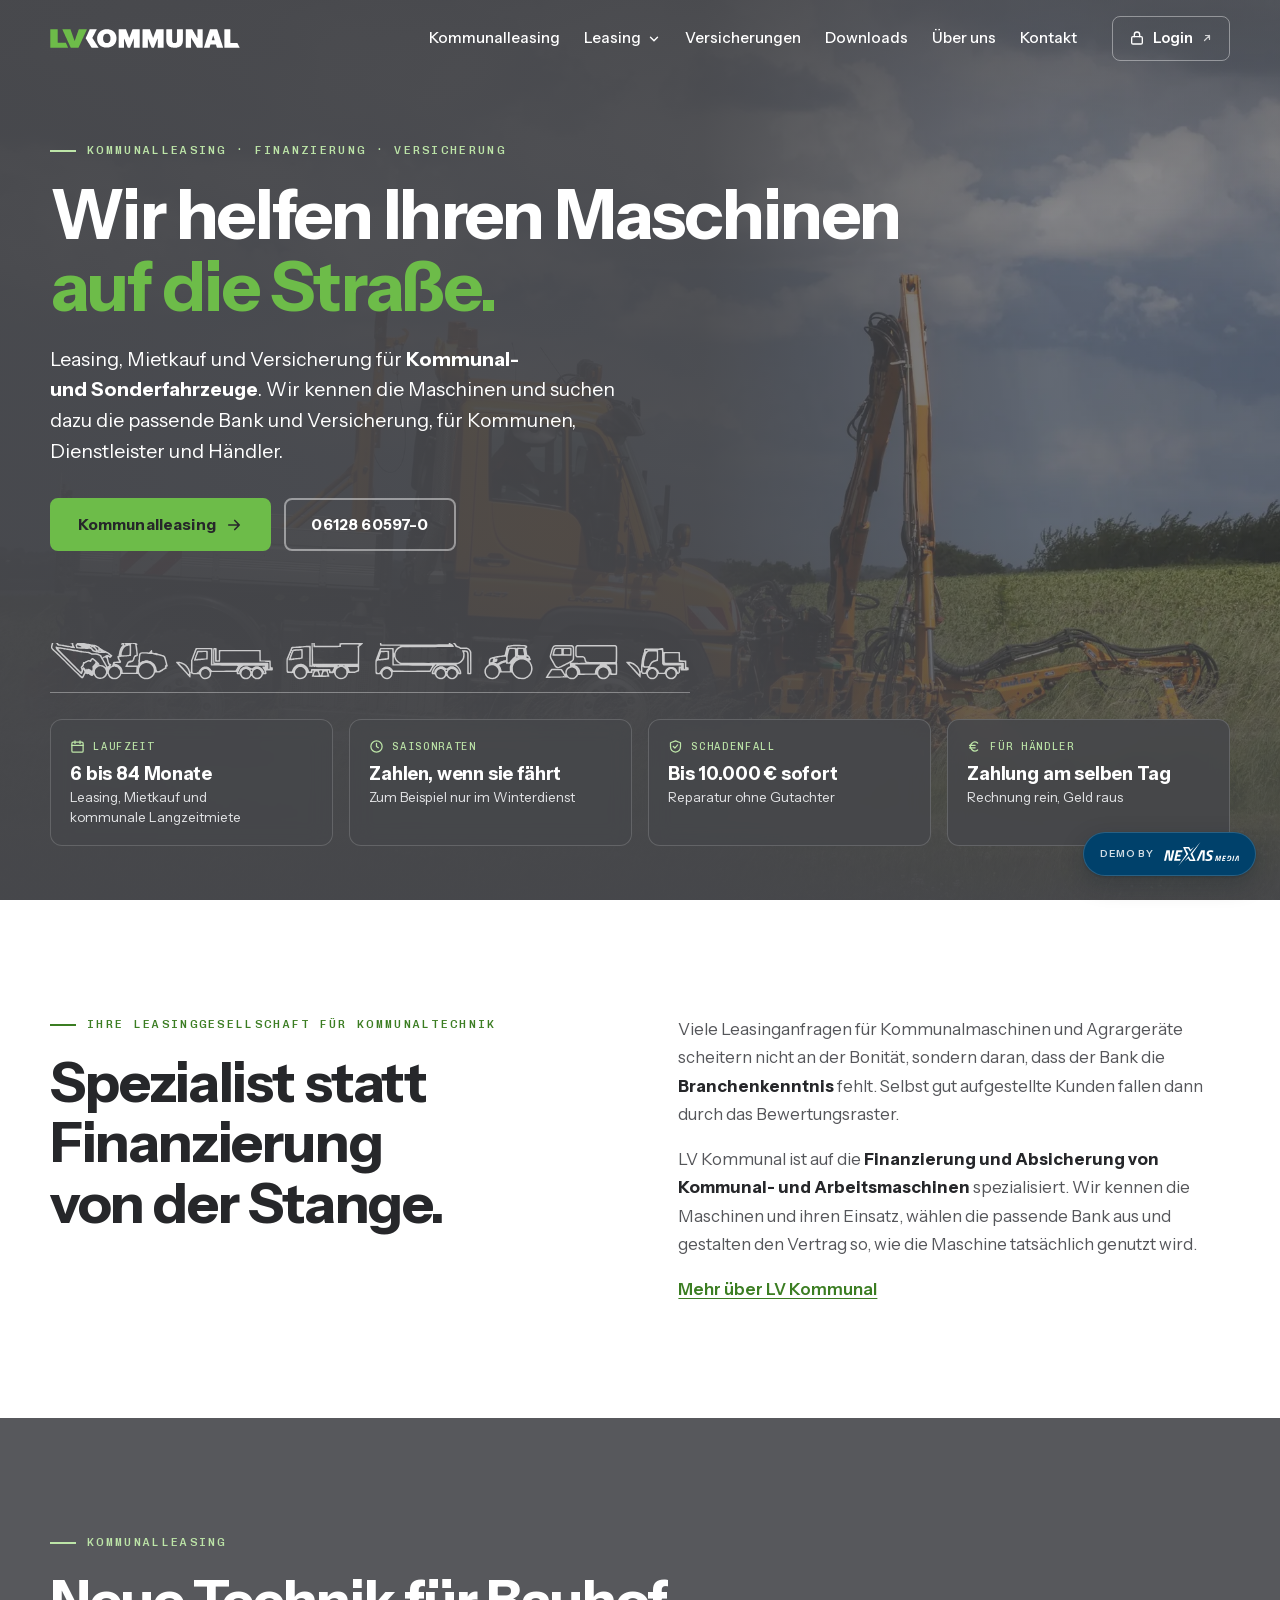
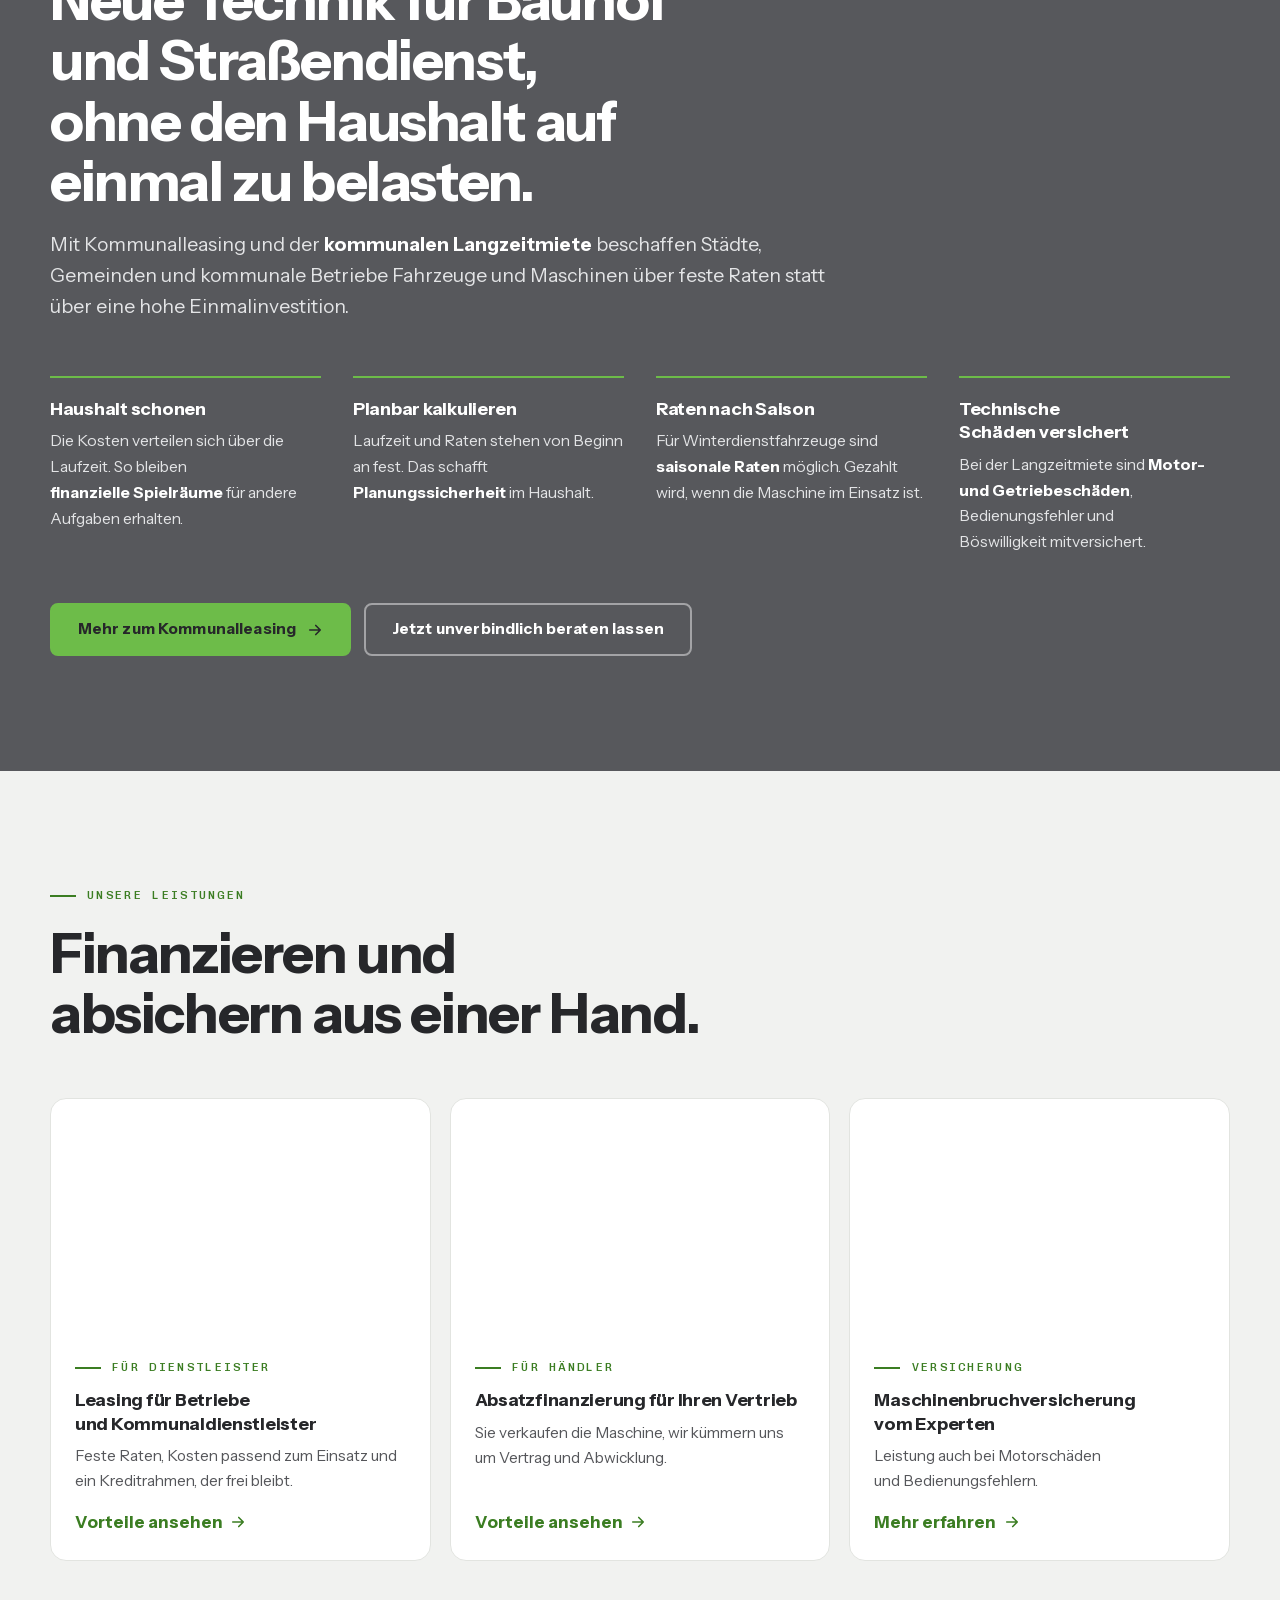
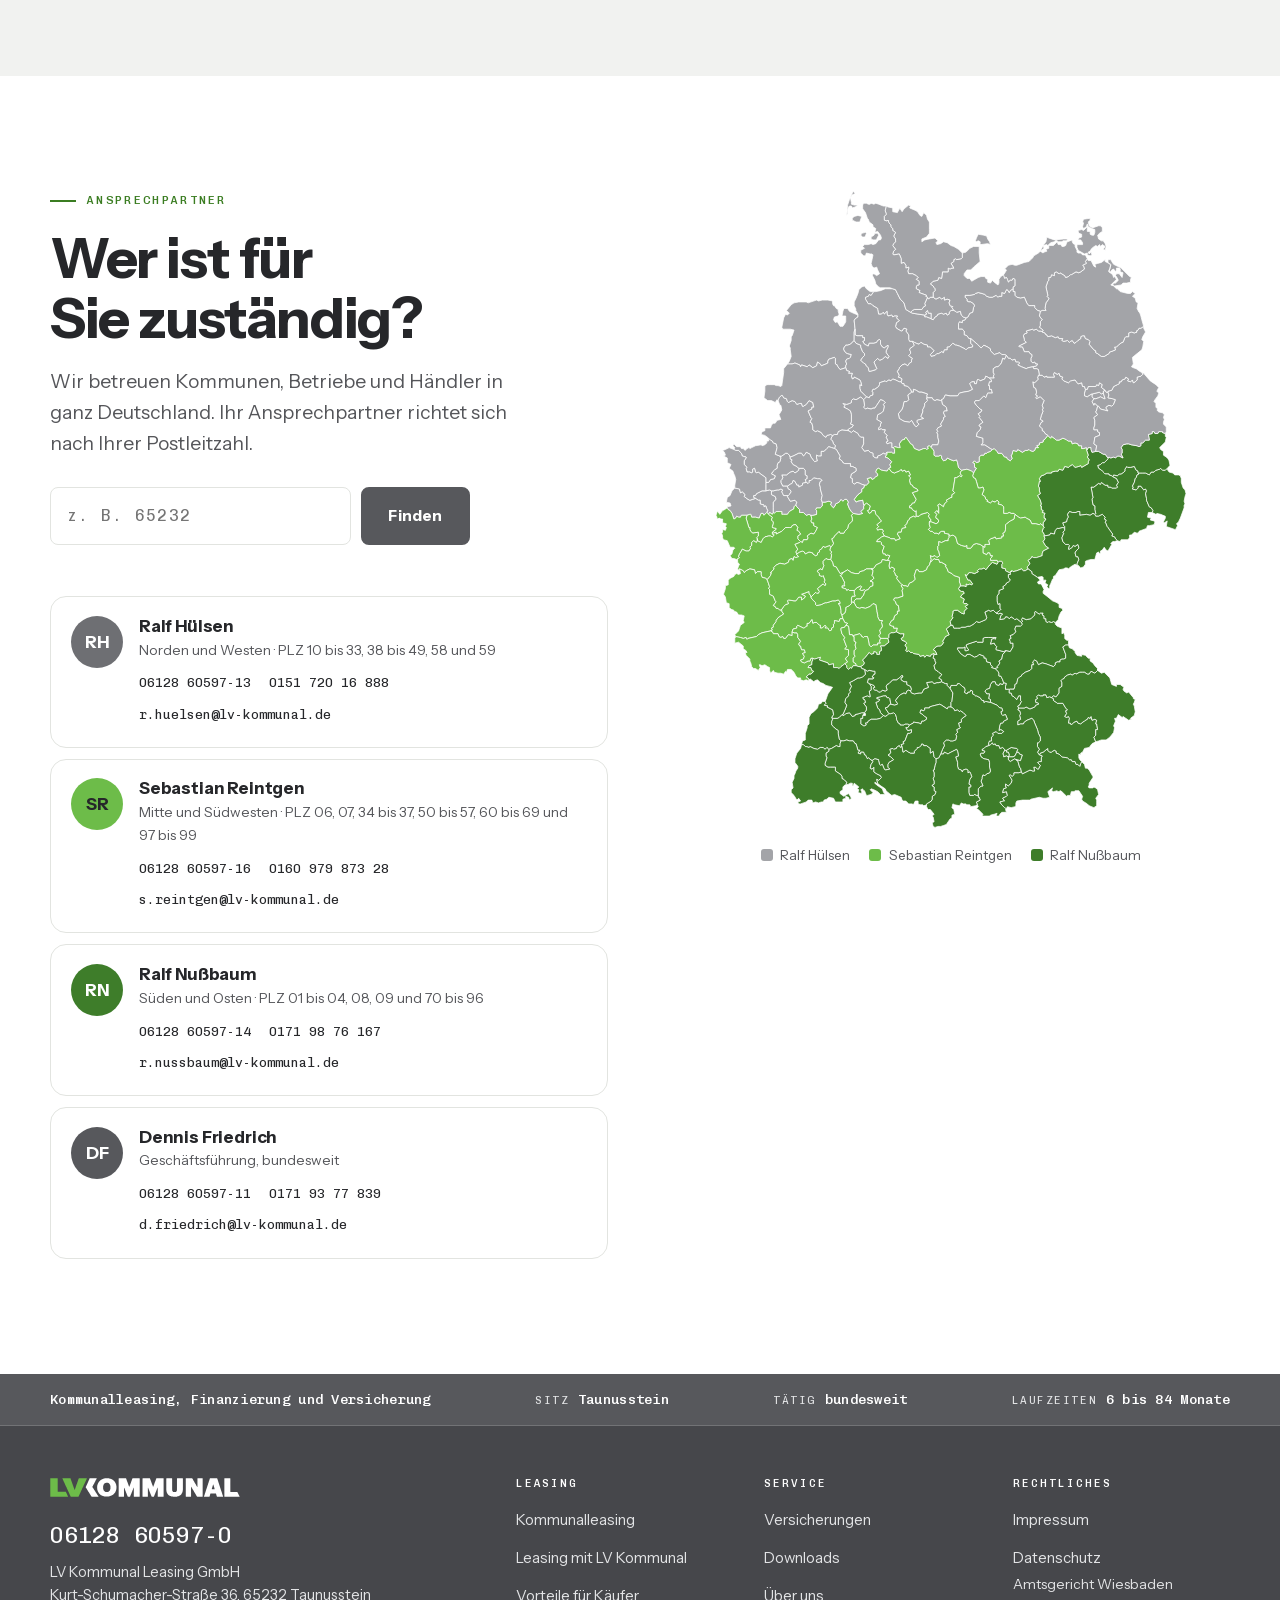
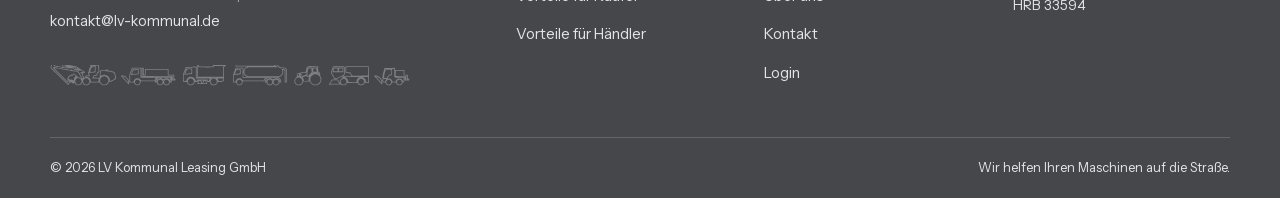
==== commit 61f48547: "Kommunalleasing: Winterdienst-Lkw als Hero; Startseite vorerst wieder Unimog Co-Authored-By: Claude " ====
--- a/index.html
+++ b/index.html
@@ -14,7 +14,7 @@
 <script src="assets/js/js-an.js"></script>
 <link rel="preload" as="font" type="font/woff2" crossorigin href="assets/fonts/instrument-sans-400-700-latin.woff2">
 <link rel="preload" as="font" type="font/woff2" crossorigin href="assets/fonts/chivo-mono-400-500-latin.woff2">
-<link rel="preload" as="image" href="assets/img/winterdienst-autobahn.webp" type="image/webp" fetchpriority="high">
+<link rel="preload" as="image" href="assets/img/unimog-maehausleger.webp" type="image/webp" fetchpriority="high">
 <link rel="stylesheet" href="assets/fonts/fonts.css">
 <link rel="stylesheet" href="assets/css/style.css">
 <link rel="stylesheet" href="assets/css/demo-pille.css">
@@ -33,7 +33,7 @@
 </header>
 <main id="inhalt">
 <section class="hero hero-start">
-  <div class="hero-bild"><picture><source srcset="assets/img/winterdienst-autobahn.webp" type="image/webp"><img src="assets/img/winterdienst-autobahn.jpg" alt="Winterdienst-Lkw mit Streuer auf einer Autobahn" width="1000" height="667" fetchpriority="high"></picture></div>
+  <div class="hero-bild"><picture><source srcset="assets/img/unimog-maehausleger.webp" type="image/webp"><img src="assets/img/unimog-maehausleger.jpg" alt="Geräteträger mit Mähausleger bei der Pflege des Straßenbegleitgrüns" width="2000" height="1334" fetchpriority="high"></picture></div>
   <div class="wrap">
     <div class="hero-text">
       <p class="eyebrow">Kommunalleasing · Finanzierung ·&nbsp;Versicherung</p>
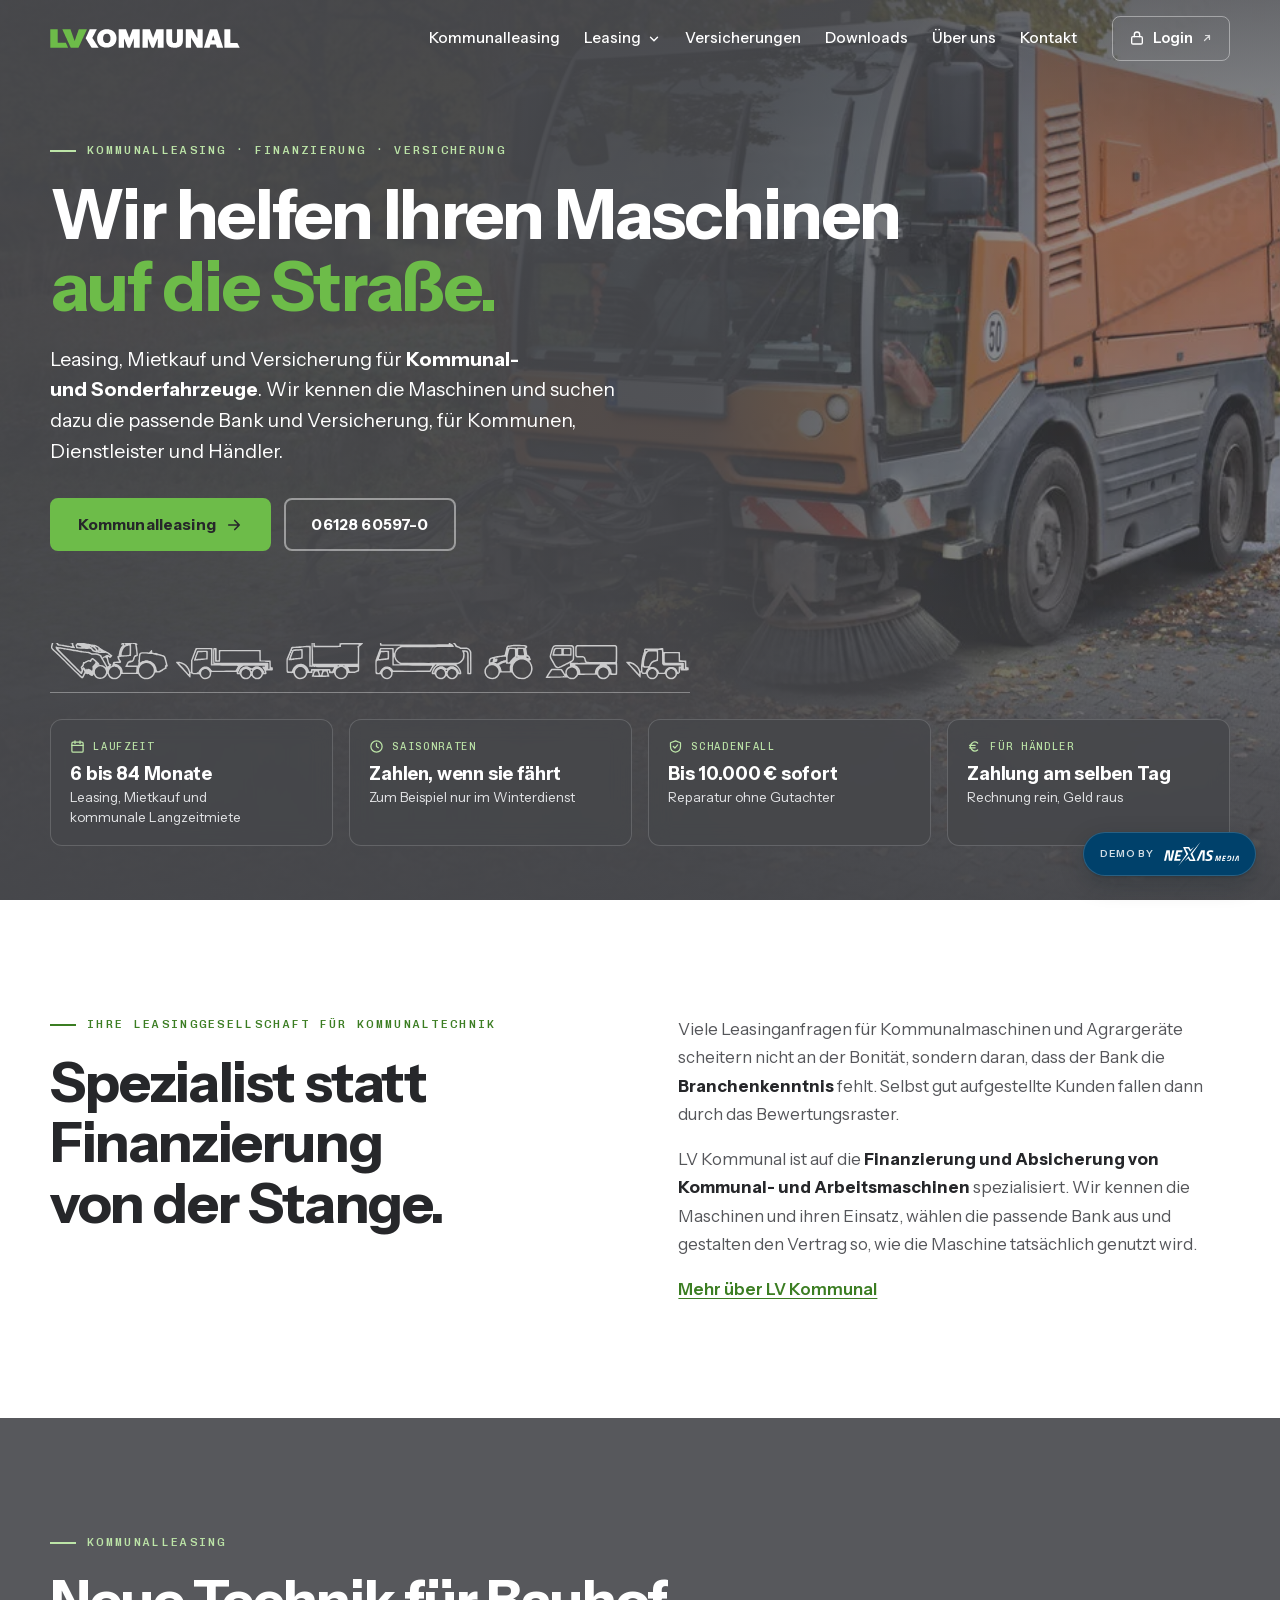
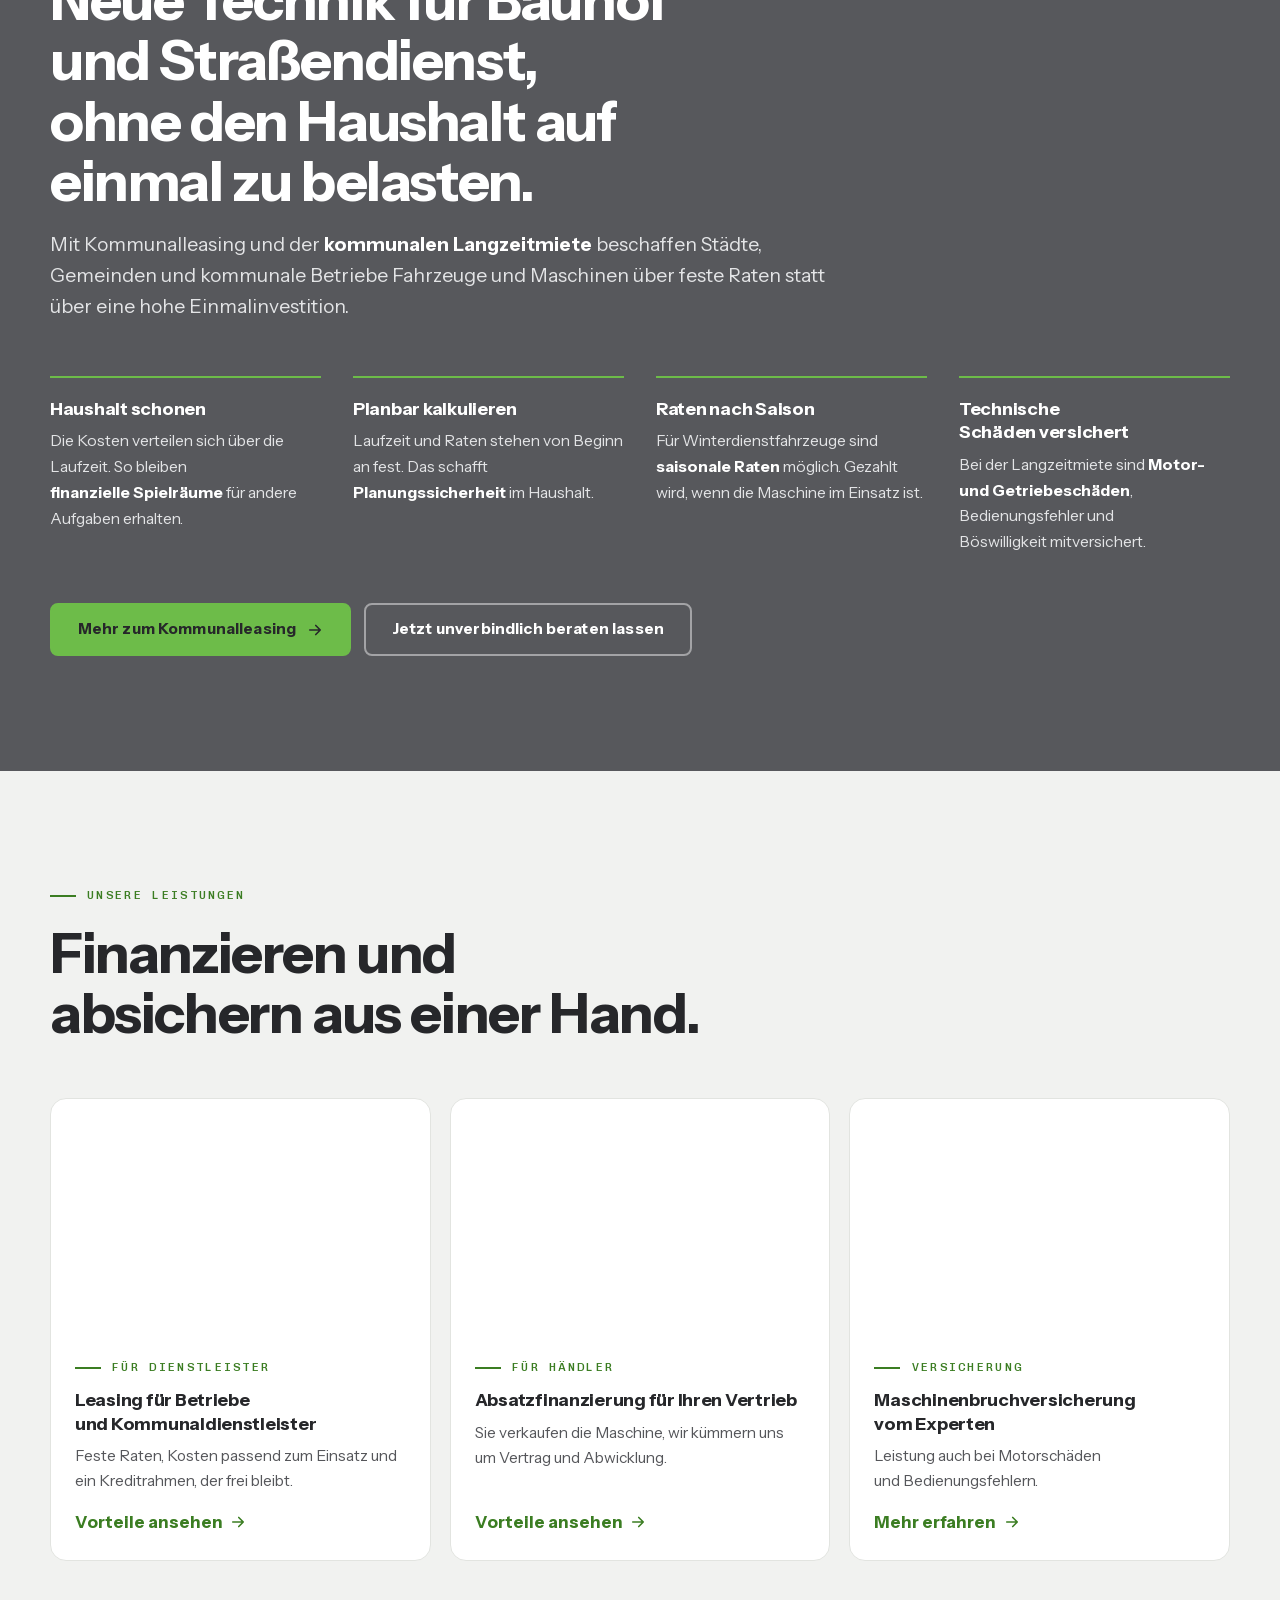
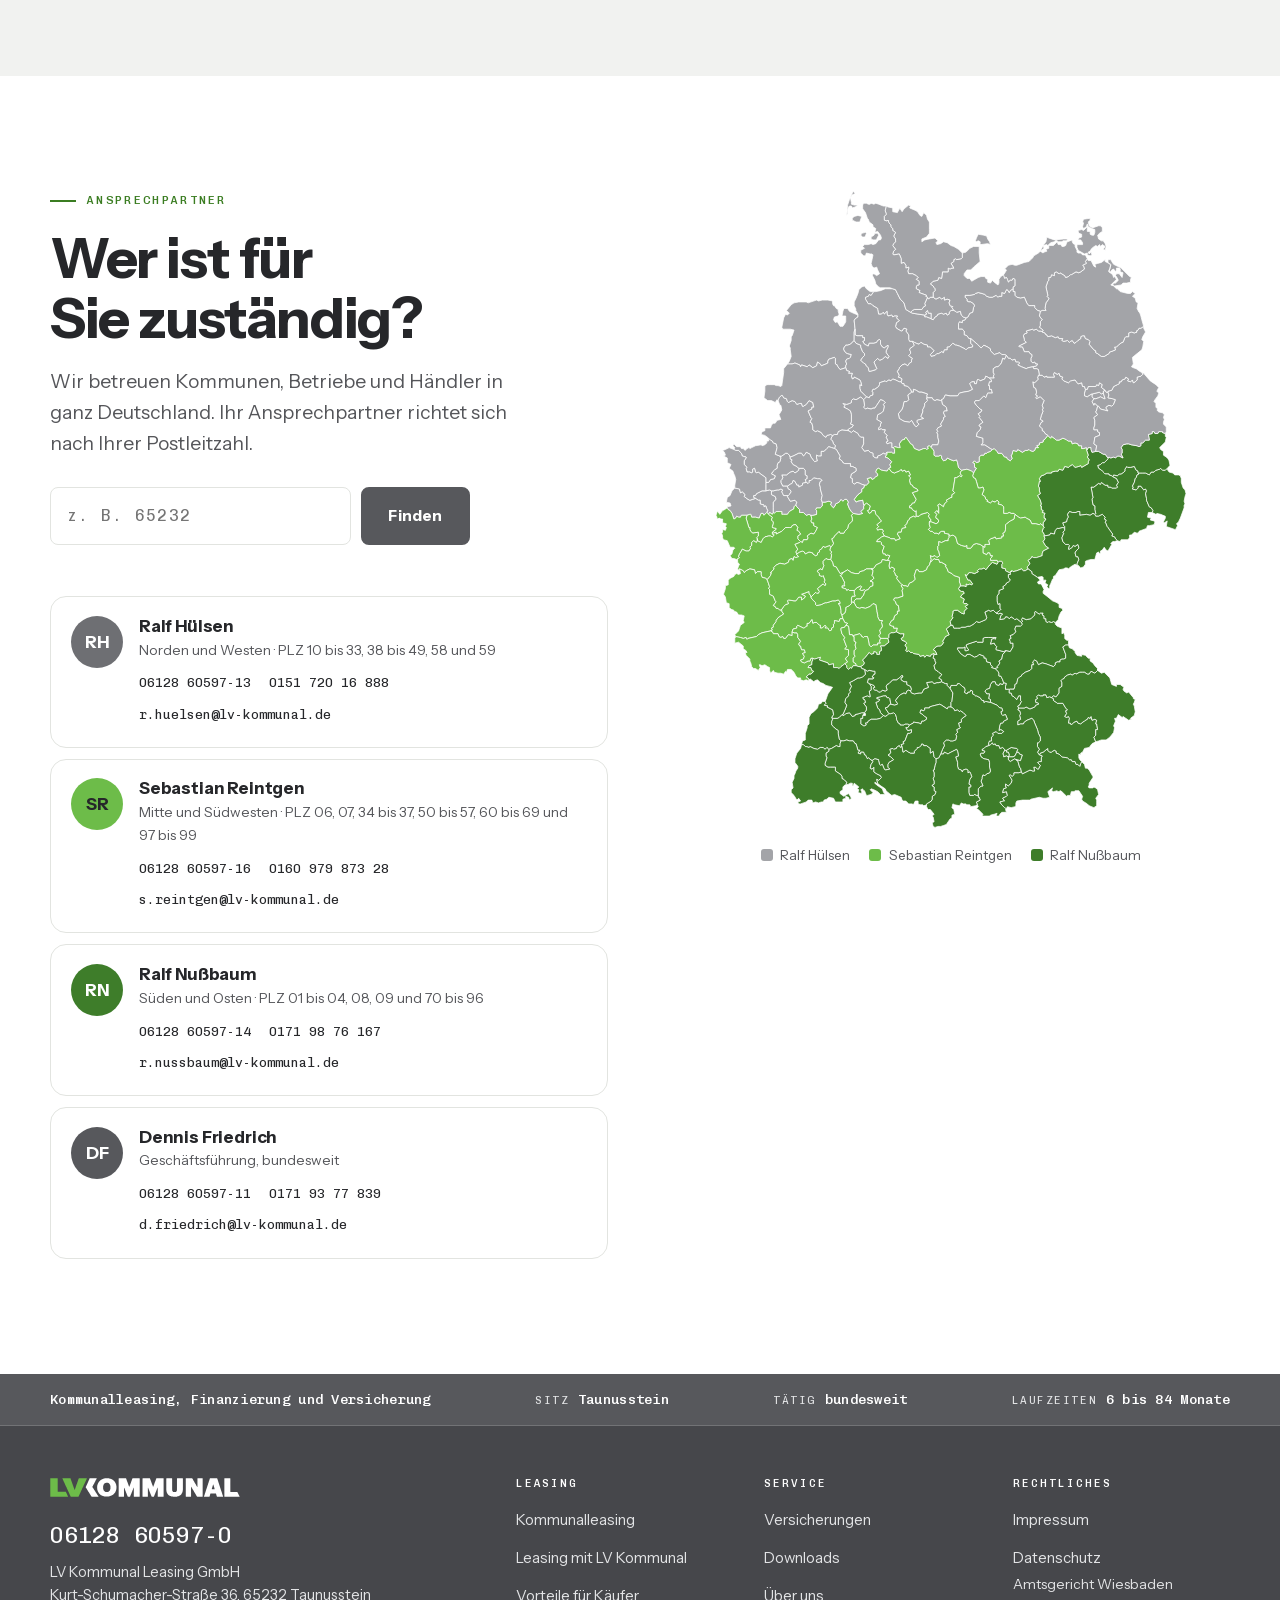
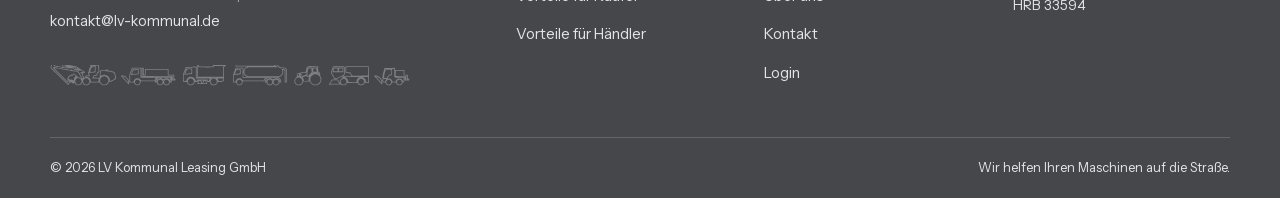
==== commit 406543fc: "Startseite: Kehrmaschine (Adobe Stock, testweise mit Wasserzeichen) als Hero Co-Authored-By: Claude " ====
--- a/index.html
+++ b/index.html
@@ -14,7 +14,7 @@
 <script src="assets/js/js-an.js"></script>
 <link rel="preload" as="font" type="font/woff2" crossorigin href="assets/fonts/instrument-sans-400-700-latin.woff2">
 <link rel="preload" as="font" type="font/woff2" crossorigin href="assets/fonts/chivo-mono-400-500-latin.woff2">
-<link rel="preload" as="image" href="assets/img/unimog-maehausleger.webp" type="image/webp" fetchpriority="high">
+<link rel="preload" as="image" href="assets/img/kehrmaschine-stadt.webp" type="image/webp" fetchpriority="high">
 <link rel="stylesheet" href="assets/fonts/fonts.css">
 <link rel="stylesheet" href="assets/css/style.css">
 <link rel="stylesheet" href="assets/css/demo-pille.css">
@@ -33,7 +33,7 @@
 </header>
 <main id="inhalt">
 <section class="hero hero-start">
-  <div class="hero-bild"><picture><source srcset="assets/img/unimog-maehausleger.webp" type="image/webp"><img src="assets/img/unimog-maehausleger.jpg" alt="Geräteträger mit Mähausleger bei der Pflege des Straßenbegleitgrüns" width="2000" height="1334" fetchpriority="high"></picture></div>
+  <div class="hero-bild"><picture><source srcset="assets/img/kehrmaschine-stadt.webp" type="image/webp"><img src="assets/img/kehrmaschine-stadt.jpg" alt="Kehrmaschine nimmt Herbstlaub am Straßenrand auf" width="1000" height="653" fetchpriority="high"></picture></div>
   <div class="wrap">
     <div class="hero-text">
       <p class="eyebrow">Kommunalleasing · Finanzierung ·&nbsp;Versicherung</p>
